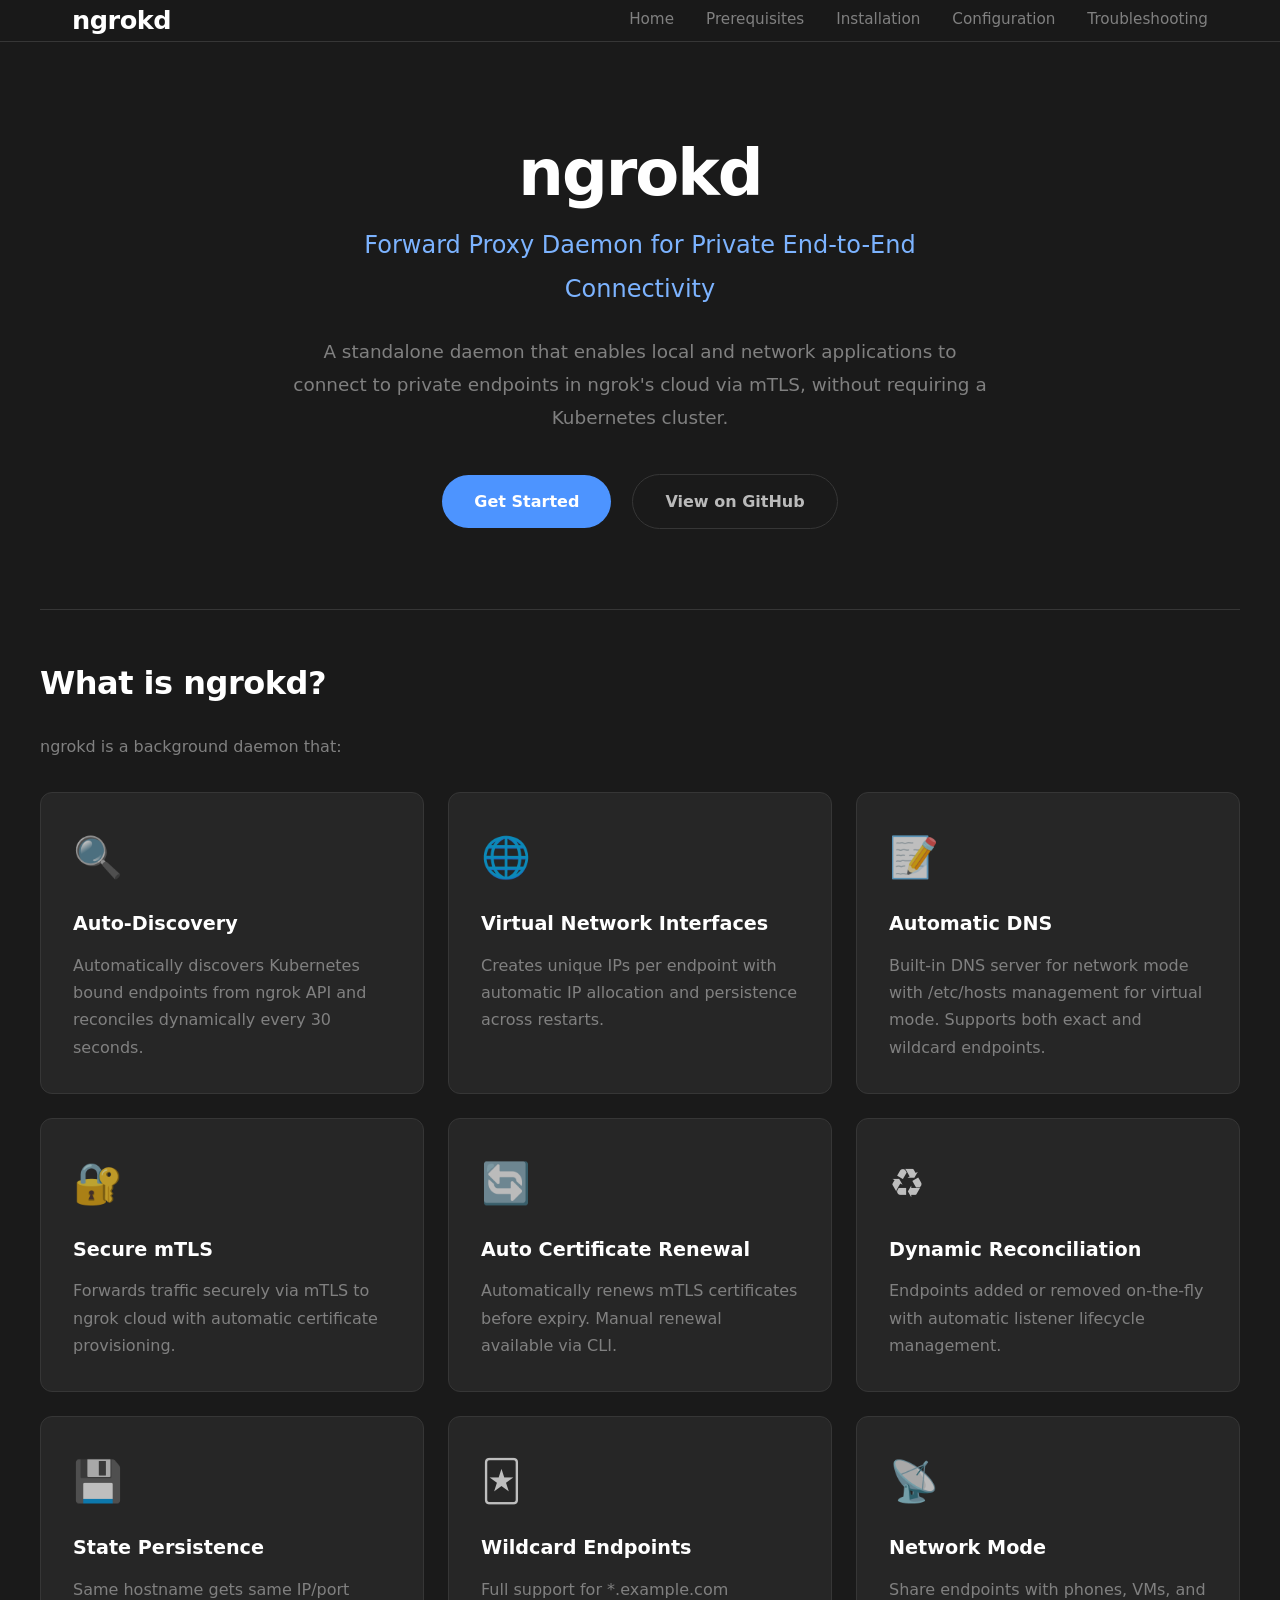
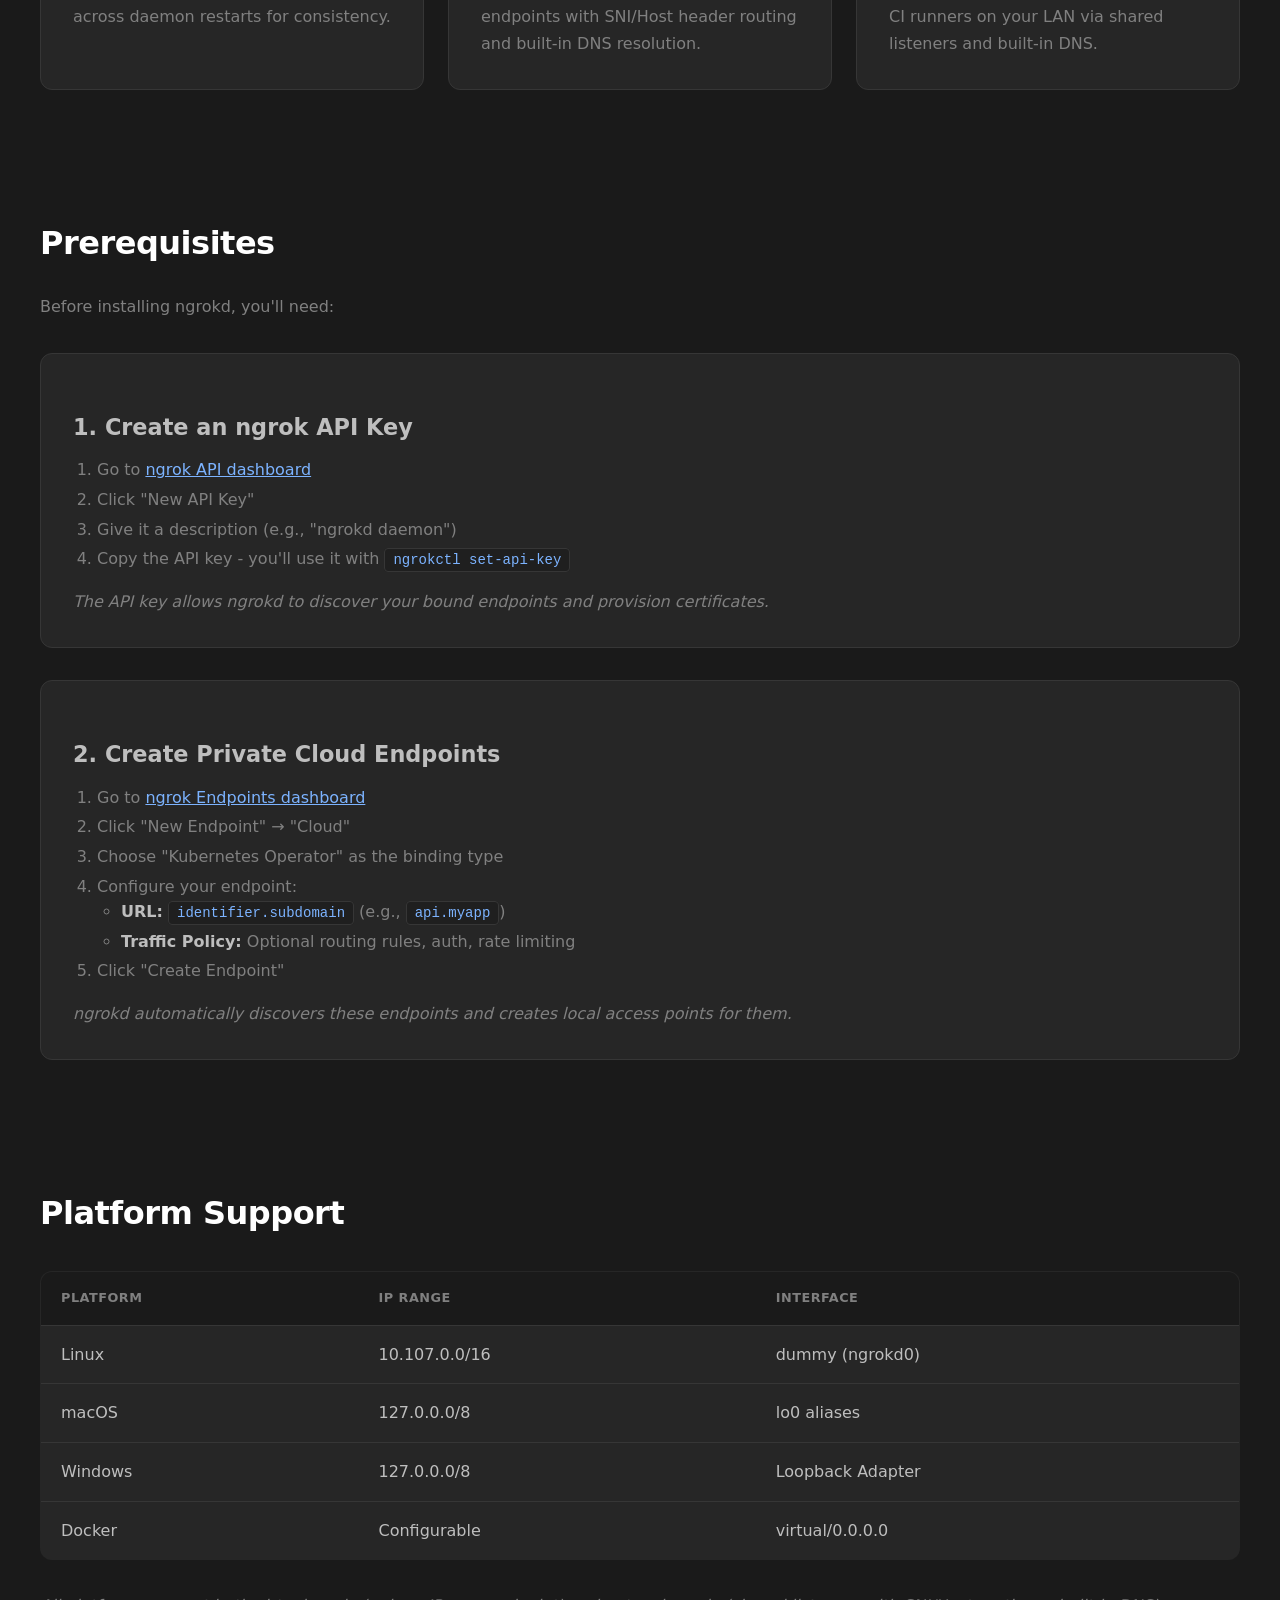
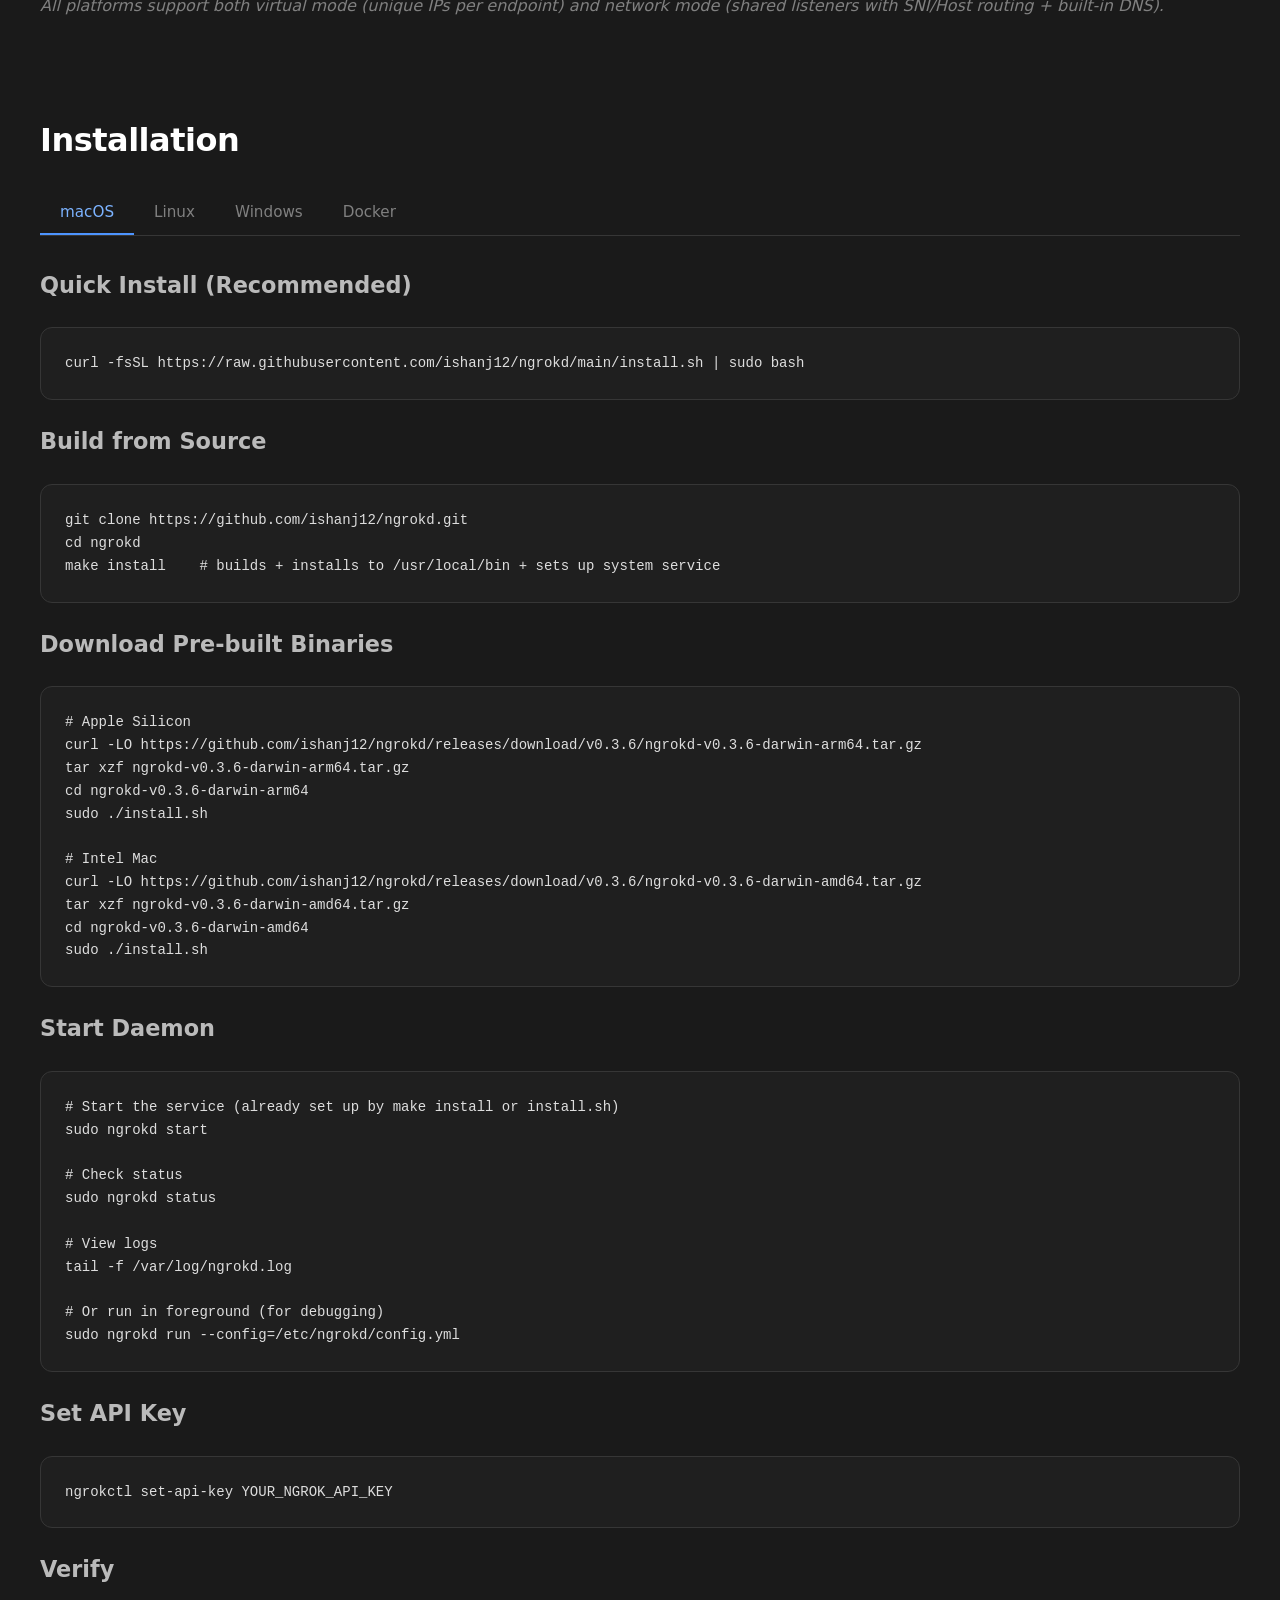
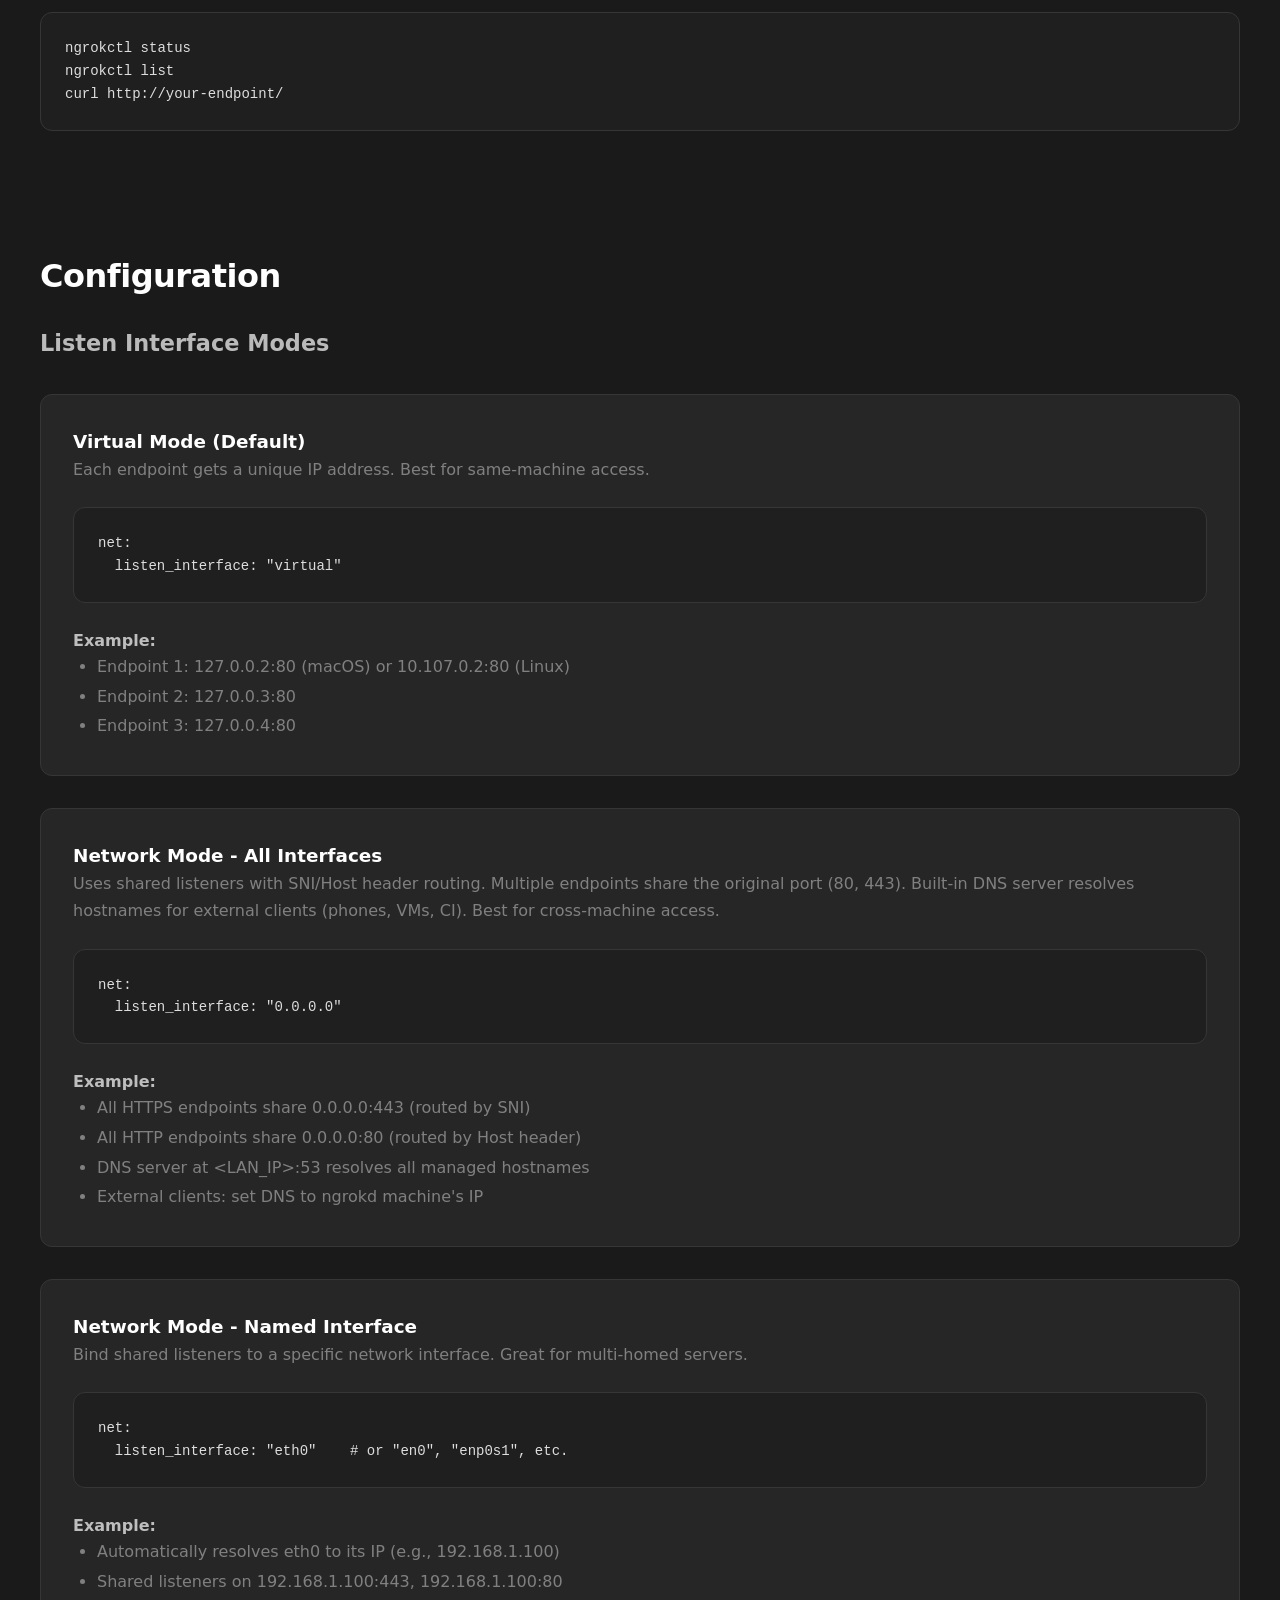
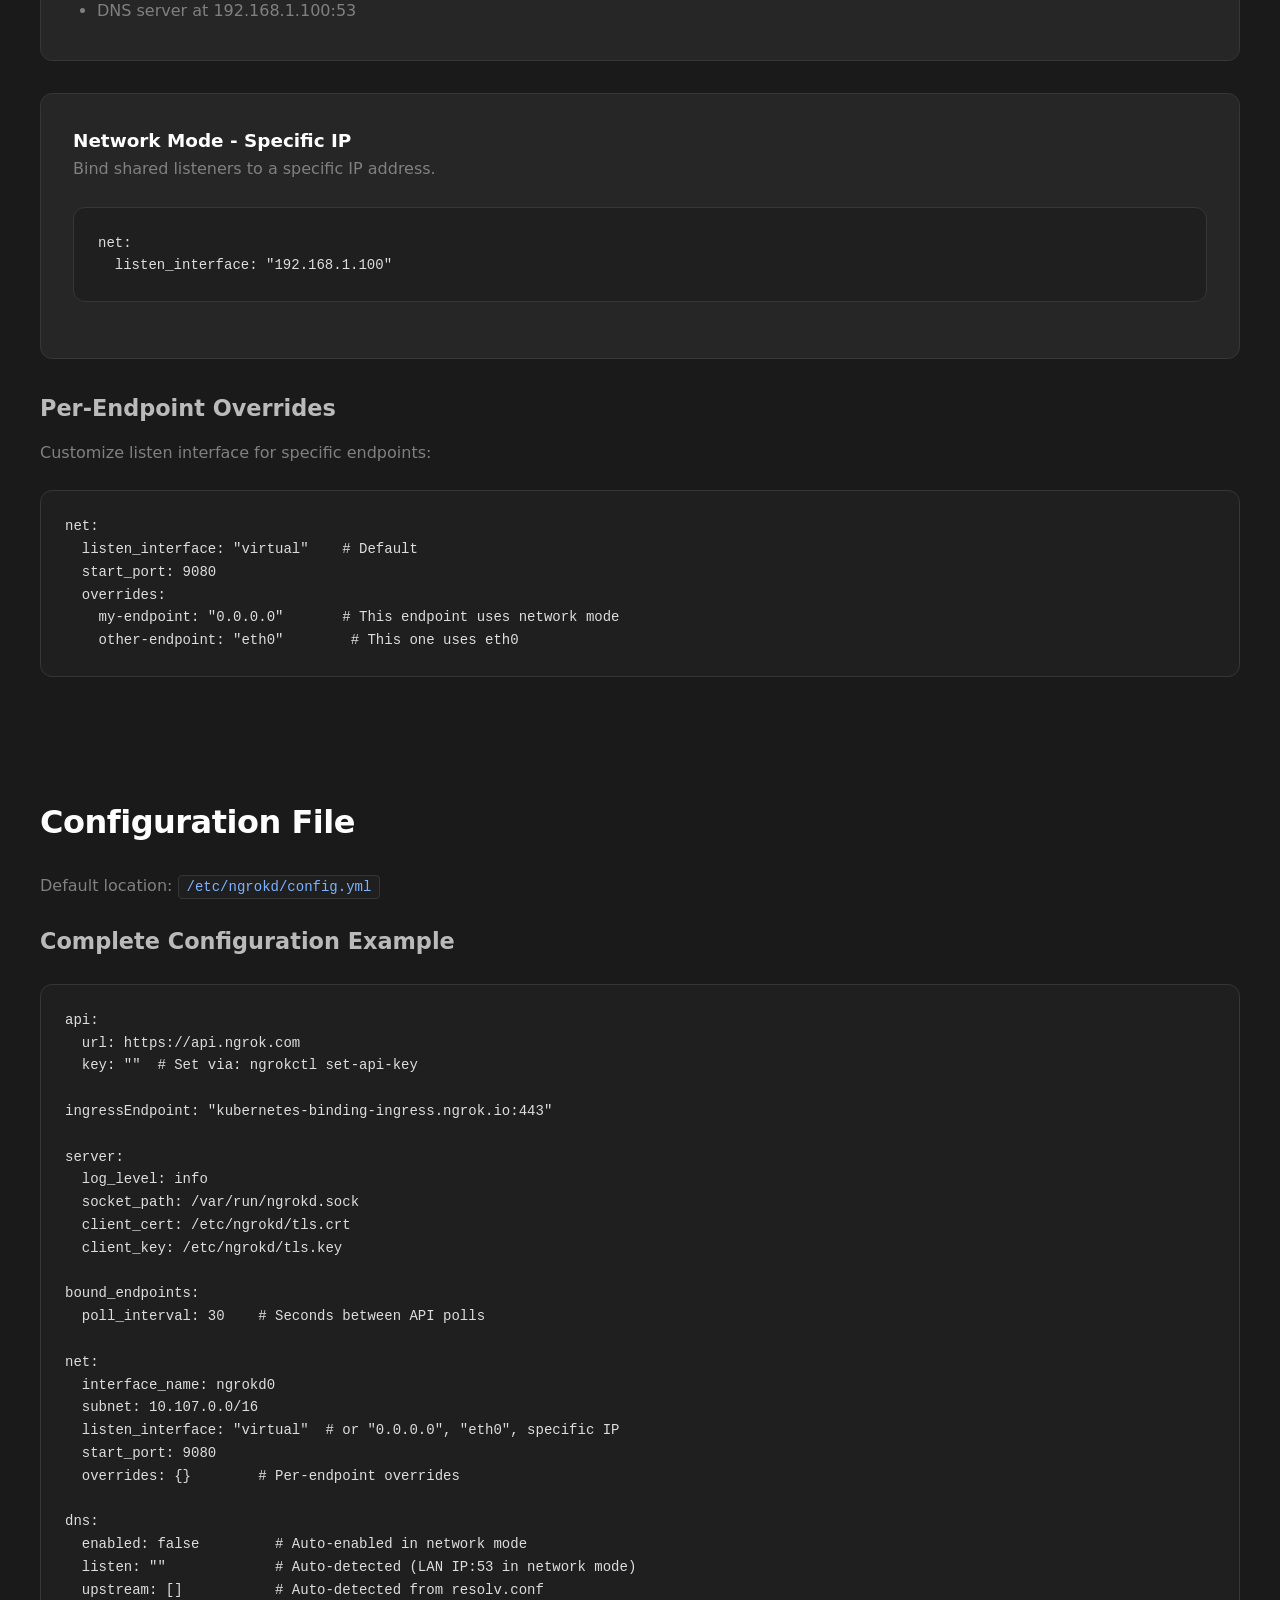
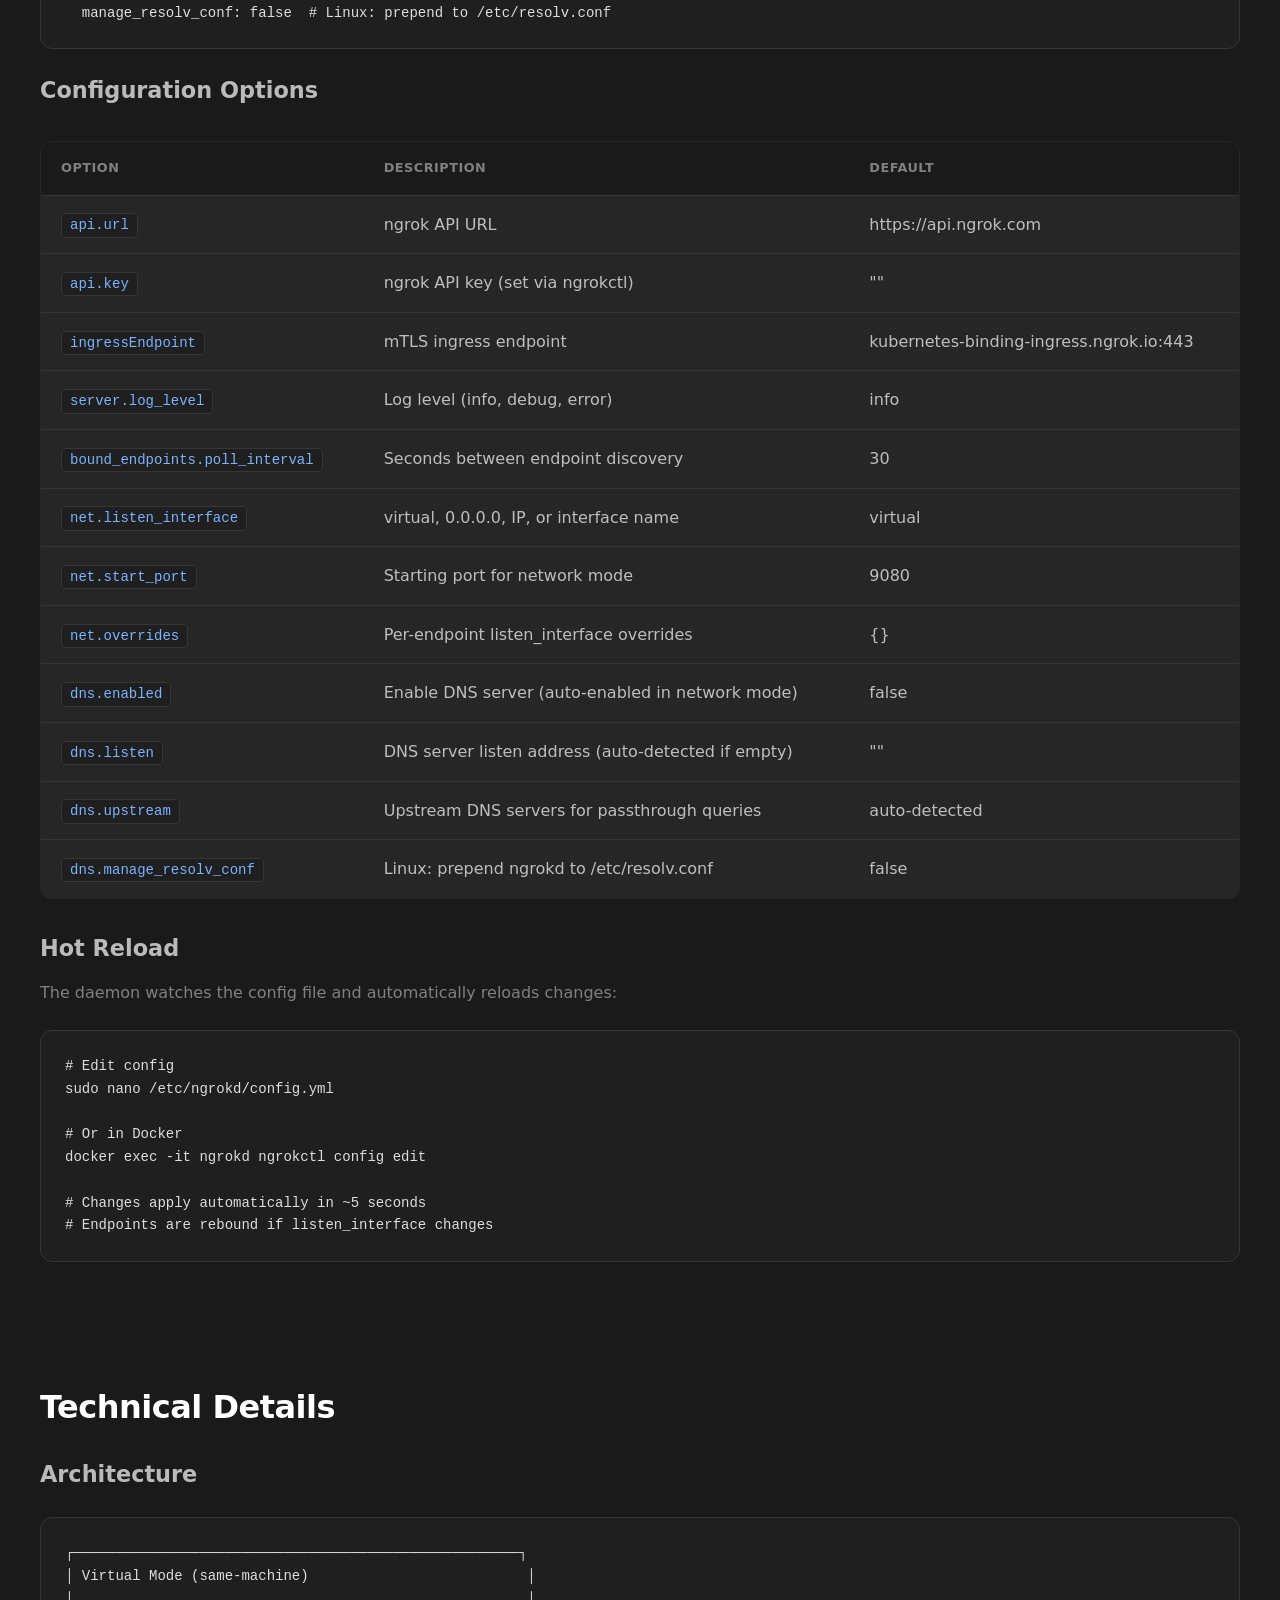
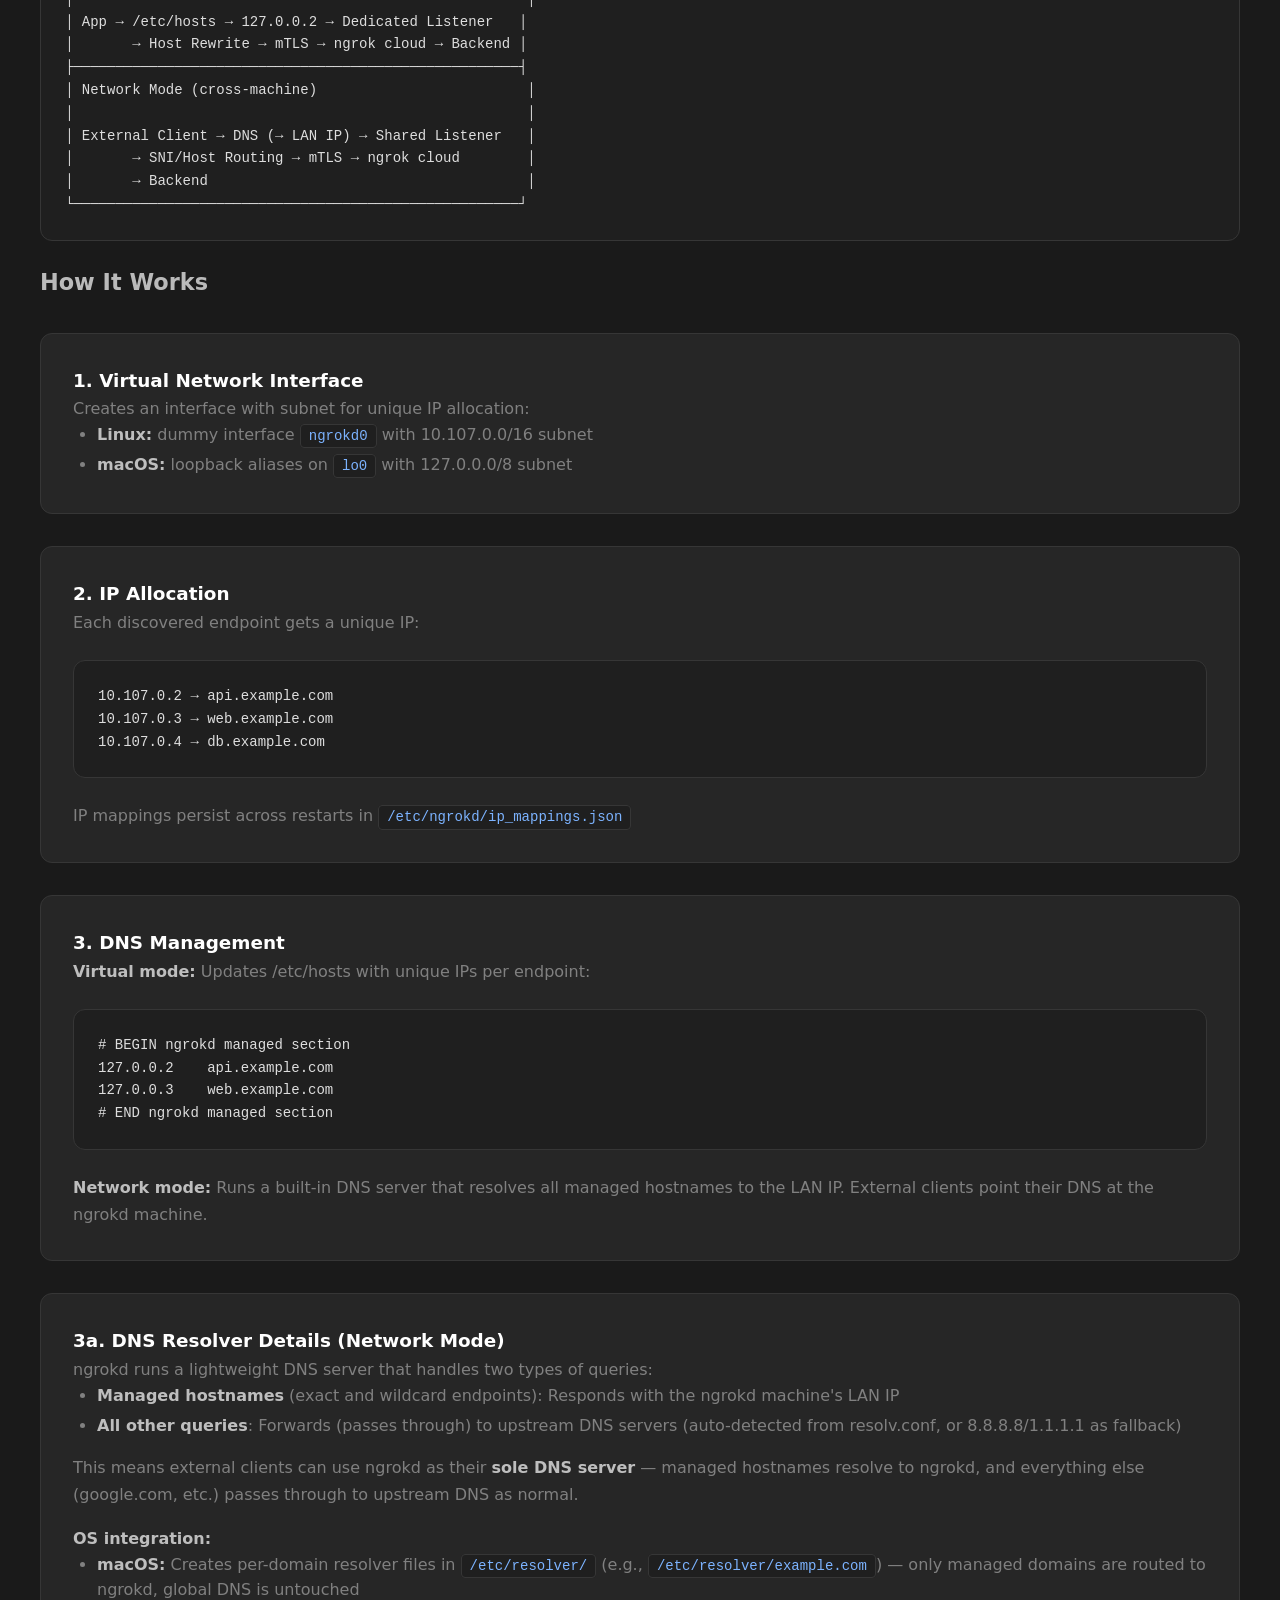
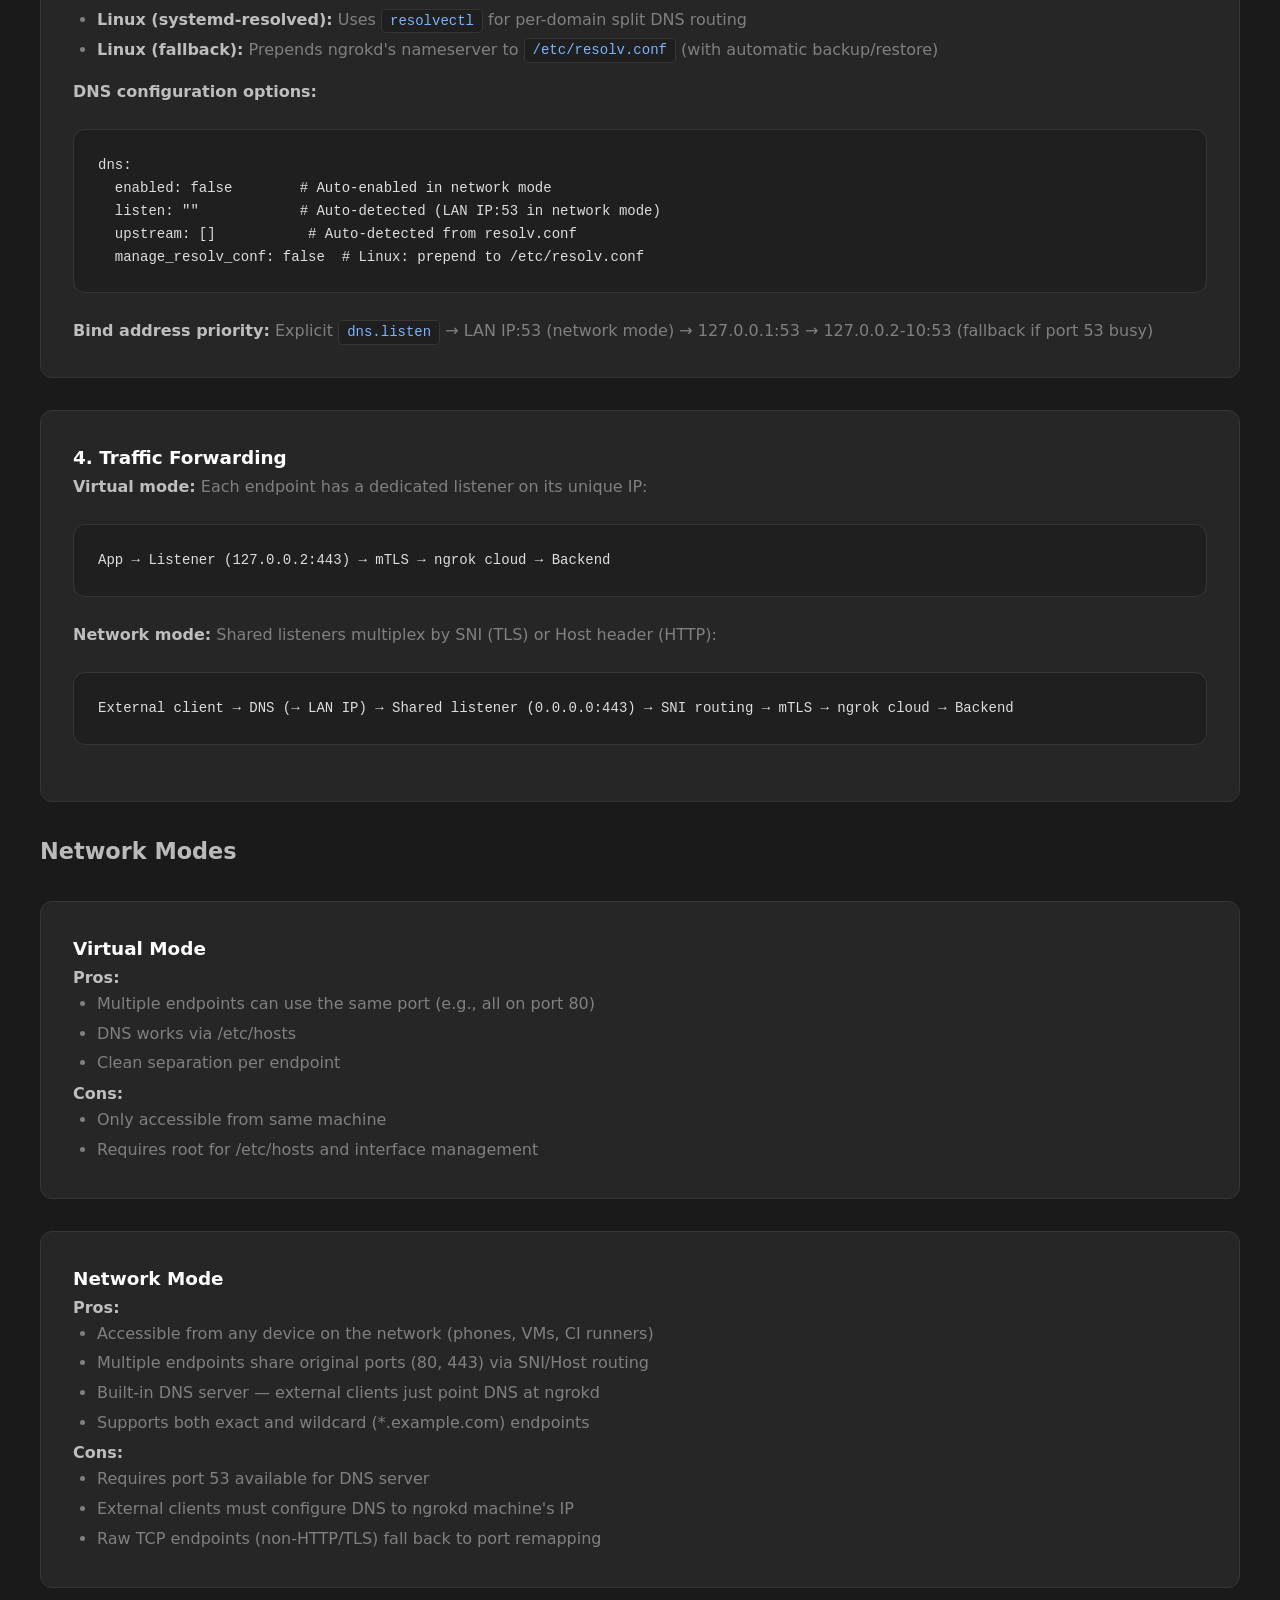
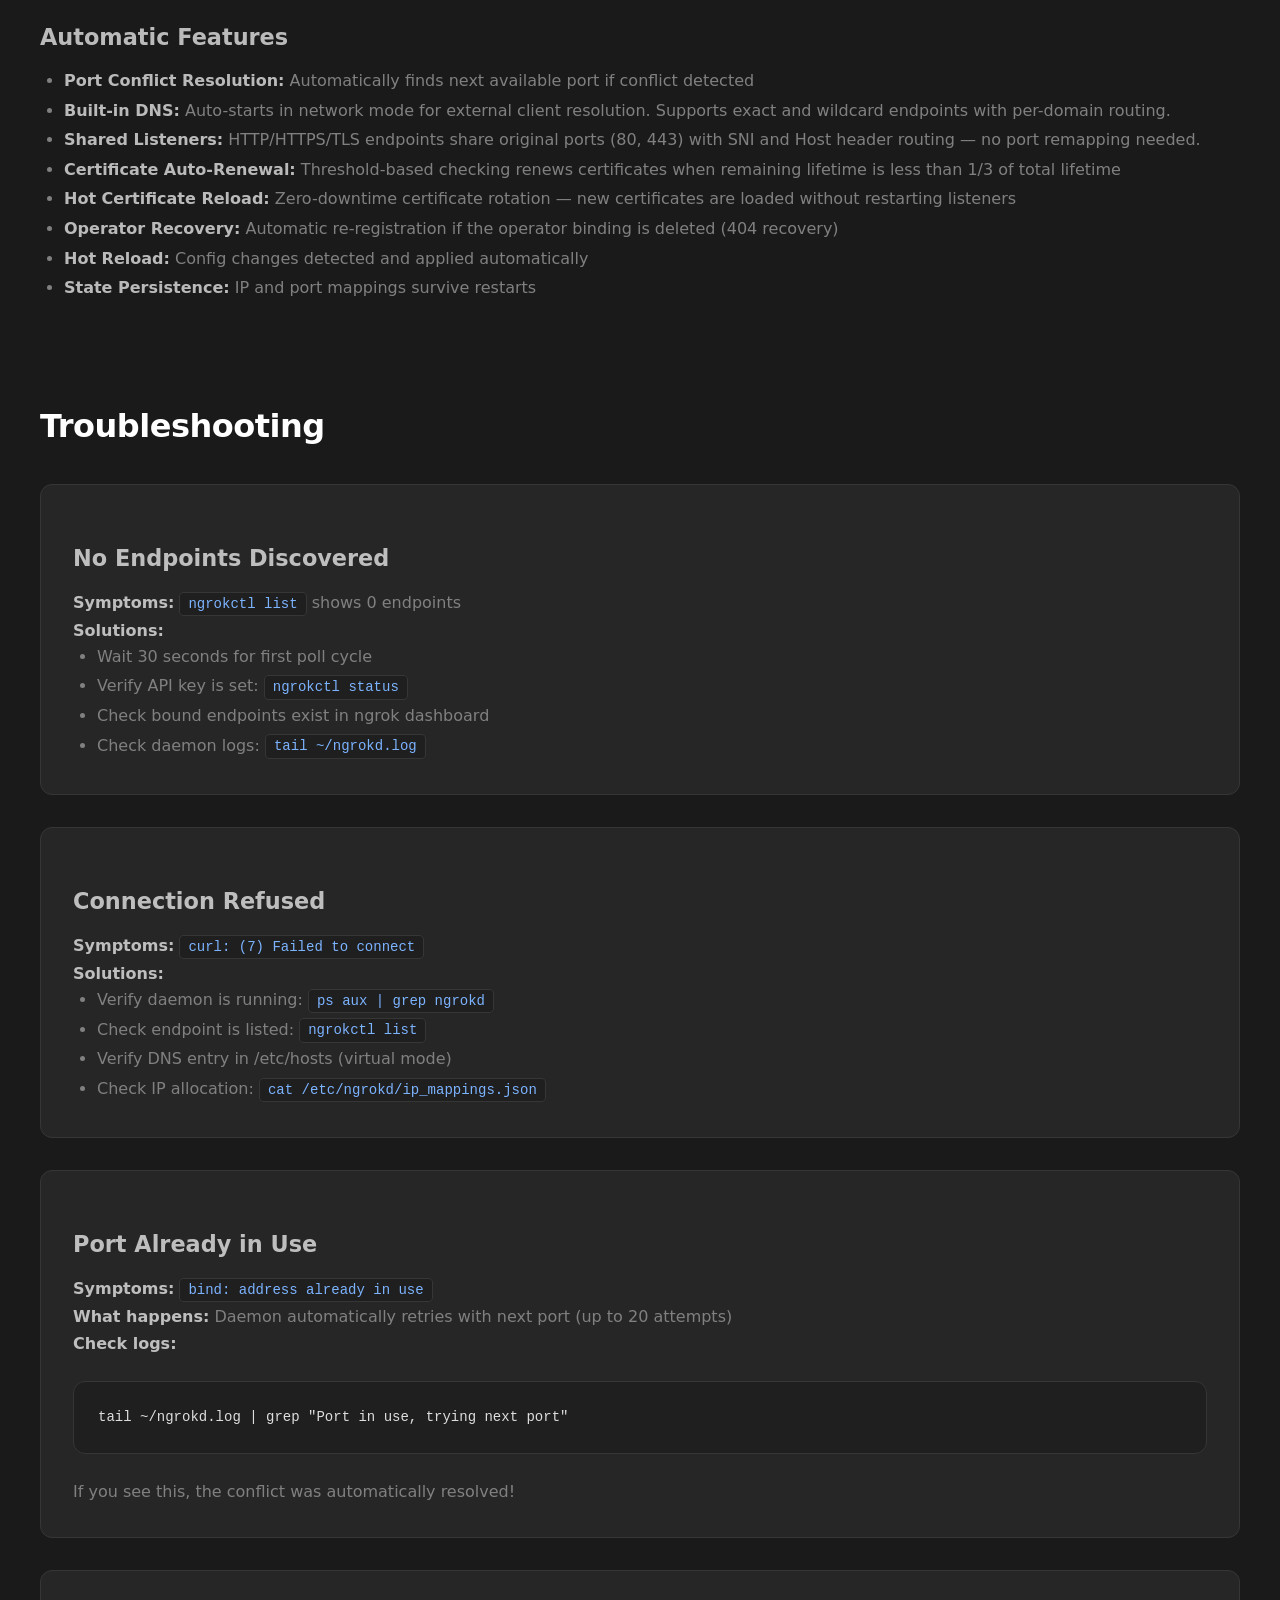
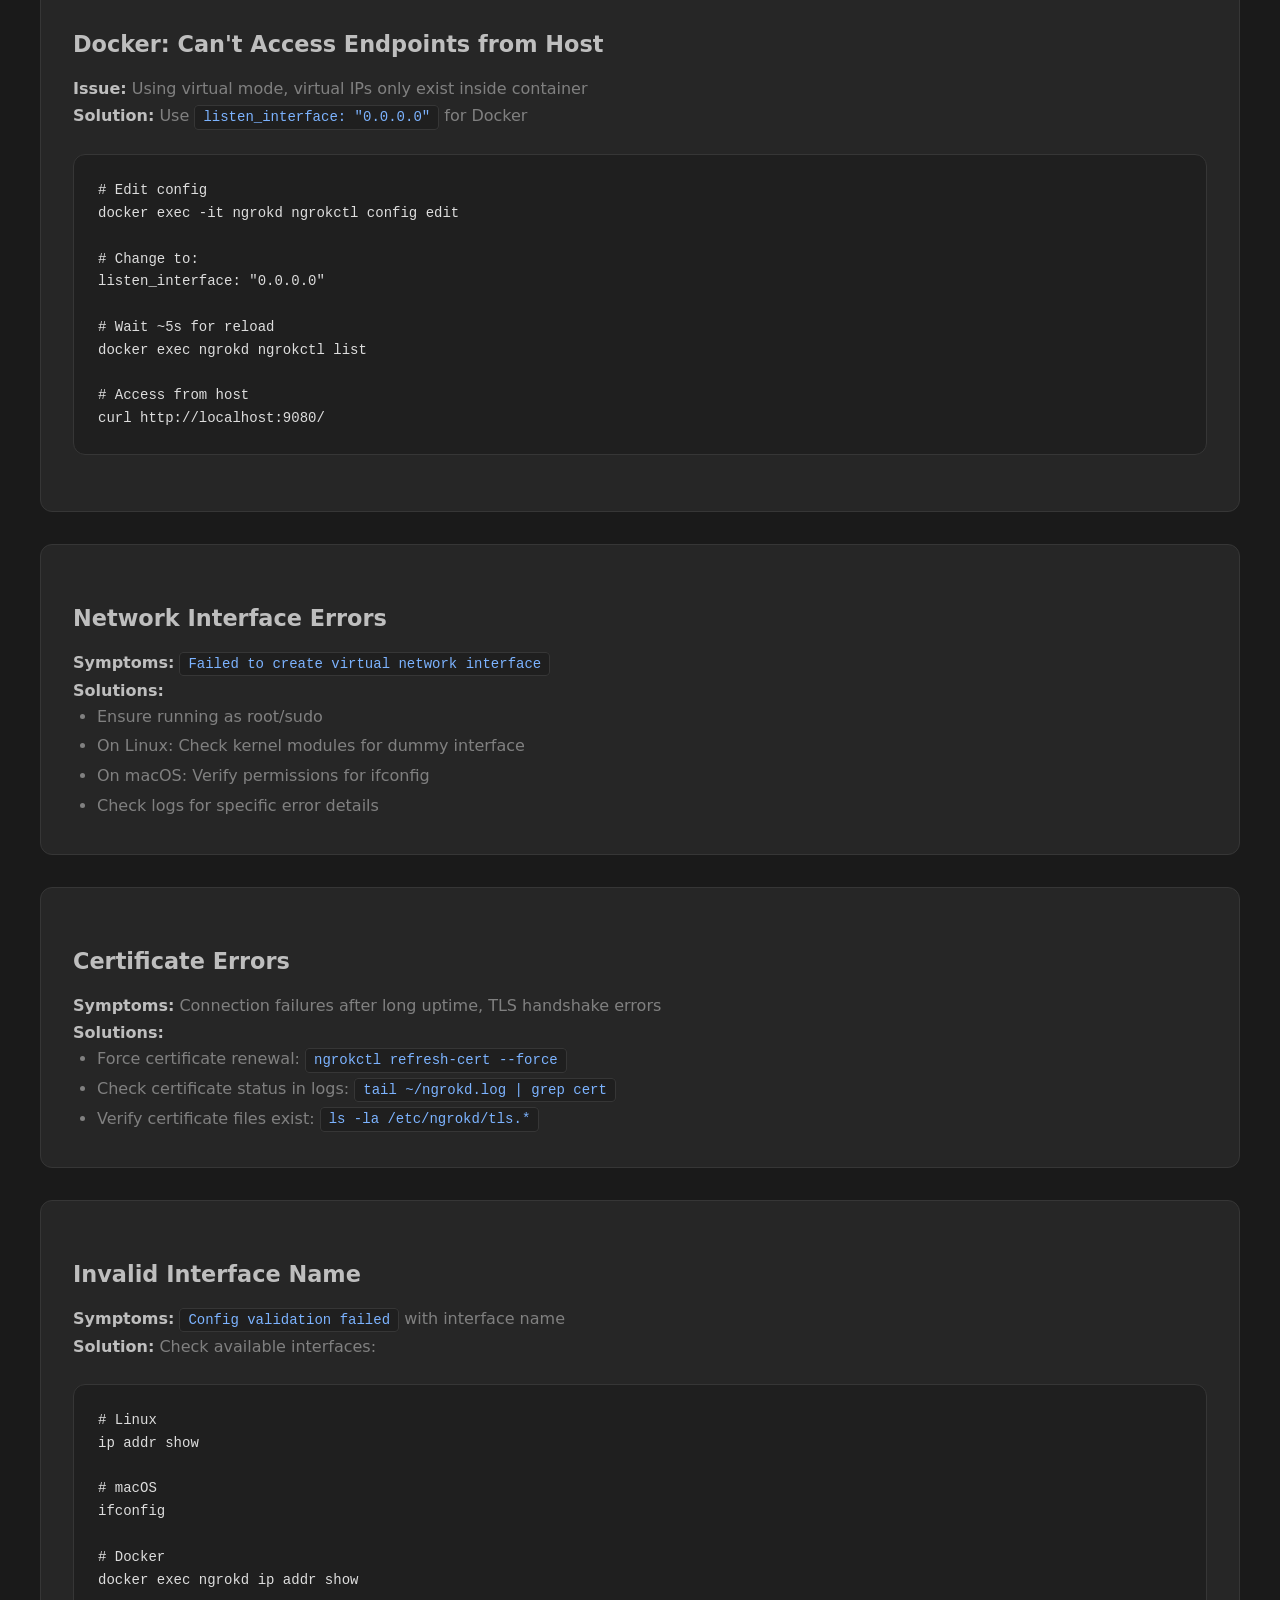
==== index.html @ 88b9f180 "docs: add build from source with make install, simplify start daemon sections Amp-Thread-ID: https:/" ====
<!DOCTYPE html>
<html lang="en">
<head>
  <meta charset="UTF-8">
  <meta name="viewport" content="width=device-width, initial-scale=1.0">
  <title>ngrokd - Forward Proxy Daemon for Private End-to-End Connectivity</title>
  <link rel="stylesheet" href="css/style.css">
</head>
<body>
  <header>
    <nav class="container">
      <a href="#introduction" class="logo">ngrokd</a>
      <ul class="nav-links">
        <li><a href="#introduction">Home</a></li>
        <li><a href="#prerequisites">Prerequisites</a></li>
        <li><a href="#installation">Installation</a></li>
        <li><a href="#configuration">Configuration</a></li>
        <li><a href="#troubleshooting">Troubleshooting</a></li>
      </ul>
    </nav>
  </header>

  <main>
    <!-- Introduction -->
    <section id="introduction" class="hero container">
      <h1>ngrokd</h1>
      <p class="tagline">Forward Proxy Daemon for Private End-to-End Connectivity</p>
      <p>A standalone daemon that enables local and network applications to connect to private endpoints in ngrok's cloud via mTLS, without requiring a Kubernetes cluster.</p>
      <div style="margin-top: 2rem;">
        <a href="#installation" class="btn">Get Started</a>
        <a href="https://github.com/ishanj12/ngrokd" class="btn btn-secondary" style="margin-left: 1rem;">View on GitHub</a>
      </div>
    </section>

    <section class="container section">
      <h2>What is ngrokd?</h2>
      <p>ngrokd is a background daemon that:</p>
      <div class="feature-grid">
        <div class="feature-card">
          <div class="feature-icon">🔍</div>
          <h3>Auto-Discovery</h3>
          <p>Automatically discovers Kubernetes bound endpoints from ngrok API and reconciles dynamically every 30 seconds.</p>
        </div>
        <div class="feature-card">
          <div class="feature-icon">🌐</div>
          <h3>Virtual Network Interfaces</h3>
          <p>Creates unique IPs per endpoint with automatic IP allocation and persistence across restarts.</p>
        </div>
        <div class="feature-card">
          <div class="feature-icon">📝</div>
          <h3>Automatic DNS</h3>
          <p>Built-in DNS server for network mode with /etc/hosts management for virtual mode. Supports both exact and wildcard endpoints.</p>
        </div>
        <div class="feature-card">
          <div class="feature-icon">🔐</div>
          <h3>Secure mTLS</h3>
          <p>Forwards traffic securely via mTLS to ngrok cloud with automatic certificate provisioning.</p>
        </div>
        <div class="feature-card">
          <div class="feature-icon">🔄</div>
          <h3>Auto Certificate Renewal</h3>
          <p>Automatically renews mTLS certificates before expiry. Manual renewal available via CLI.</p>
        </div>
        <div class="feature-card">
          <div class="feature-icon">♻️</div>
          <h3>Dynamic Reconciliation</h3>
          <p>Endpoints added or removed on-the-fly with automatic listener lifecycle management.</p>
        </div>
        <div class="feature-card">
          <div class="feature-icon">💾</div>
          <h3>State Persistence</h3>
          <p>Same hostname gets same IP/port across daemon restarts for consistency.</p>
        </div>
        <div class="feature-card">
          <div class="feature-icon">🃏</div>
          <h3>Wildcard Endpoints</h3>
          <p>Full support for *.example.com endpoints with SNI/Host header routing and built-in DNS resolution.</p>
        </div>
        <div class="feature-card">
          <div class="feature-icon">📡</div>
          <h3>Network Mode</h3>
          <p>Share endpoints with phones, VMs, and CI runners on your LAN via shared listeners and built-in DNS.</p>
        </div>
      </div>
    </section>

    <!-- Prerequisites -->
    <section id="prerequisites" class="container section">
      <h2>Prerequisites</h2>
      <p>Before installing ngrokd, you'll need:</p>

      <div class="card">
        <h3>1. Create an ngrok API Key</h3>
        <ol>
          <li>Go to <a href="https://dashboard.ngrok.com/api" target="_blank">ngrok API dashboard</a></li>
          <li>Click "New API Key"</li>
          <li>Give it a description (e.g., "ngrokd daemon")</li>
          <li>Copy the API key - you'll use it with <code>ngrokctl set-api-key</code></li>
        </ol>
        <p style="margin-top: 1rem;"><em>The API key allows ngrokd to discover your bound endpoints and provision certificates.</em></p>
      </div>

      <div class="card">
        <h3>2. Create Private Cloud Endpoints</h3>
        <ol>
          <li>Go to <a href="https://dashboard.ngrok.com/cloud-edge/endpoints" target="_blank">ngrok Endpoints dashboard</a></li>
          <li>Click "New Endpoint" → "Cloud"</li>
          <li>Choose "Kubernetes Operator" as the binding type</li>
          <li>Configure your endpoint:
            <ul>
              <li><strong>URL:</strong> <code>identifier.subdomain</code> (e.g., <code>api.myapp</code>)</li>
              <li><strong>Traffic Policy:</strong> Optional routing rules, auth, rate limiting</li>
            </ul>
          </li>
          <li>Click "Create Endpoint"</li>
        </ol>
        <p style="margin-top: 1rem;"><em>ngrokd automatically discovers these endpoints and creates local access points for them.</em></p>
      </div>
    </section>

    <section class="container section">
      <h2>Platform Support</h2>
      <table>
        <thead>
          <tr>
            <th>Platform</th>
            <th>IP Range</th>
            <th>Interface</th>
          </tr>
        </thead>
        <tbody>
          <tr>
            <td>Linux</td>
            <td>10.107.0.0/16</td>
            <td>dummy (ngrokd0)</td>
          </tr>
          <tr>
            <td>macOS</td>
            <td>127.0.0.0/8</td>
            <td>lo0 aliases</td>
          </tr>
          <tr>
            <td>Windows</td>
            <td>127.0.0.0/8</td>
            <td>Loopback Adapter</td>
          </tr>
          <tr>
            <td>Docker</td>
            <td>Configurable</td>
            <td>virtual/0.0.0.0</td>
          </tr>
        </tbody>
      </table>
      <p style="margin-top: 1rem;"><em>All platforms support both virtual mode (unique IPs per endpoint) and network mode (shared listeners with SNI/Host routing + built-in DNS).</em></p>
    </section>

    <!-- Installation -->
    <section id="installation" class="container section">
      <h2>Installation</h2>
      
      <div class="tabs">
        <button class="tab" onclick="switchTab('install-macos')">macOS</button>
        <button class="tab" onclick="switchTab('install-linux')">Linux</button>
        <button class="tab" onclick="switchTab('install-windows')">Windows</button>
        <button class="tab" onclick="switchTab('install-docker')">Docker</button>
      </div>

      <div id="install-macos" class="tab-content">
        <h3>Quick Install (Recommended)</h3>
        <pre><code>curl -fsSL https://raw.githubusercontent.com/ishanj12/ngrokd/main/install.sh | sudo bash</code></pre>
        
        <h3>Build from Source</h3>
        <pre><code>git clone https://github.com/ishanj12/ngrokd.git
cd ngrokd
make install    # builds + installs to /usr/local/bin + sets up system service</code></pre>

        <h3>Download Pre-built Binaries</h3>
        <pre><code># Apple Silicon
curl -LO https://github.com/ishanj12/ngrokd/releases/download/v0.3.6/ngrokd-v0.3.6-darwin-arm64.tar.gz
tar xzf ngrokd-v0.3.6-darwin-arm64.tar.gz
cd ngrokd-v0.3.6-darwin-arm64
sudo ./install.sh

# Intel Mac
curl -LO https://github.com/ishanj12/ngrokd/releases/download/v0.3.6/ngrokd-v0.3.6-darwin-amd64.tar.gz
tar xzf ngrokd-v0.3.6-darwin-amd64.tar.gz
cd ngrokd-v0.3.6-darwin-amd64
sudo ./install.sh</code></pre>

        <h3>Start Daemon</h3>
        <pre><code># Start the service (already set up by make install or install.sh)
sudo ngrokd start

# Check status
sudo ngrokd status

# View logs
tail -f /var/log/ngrokd.log

# Or run in foreground (for debugging)
sudo ngrokd run --config=/etc/ngrokd/config.yml</code></pre>

        <h3>Set API Key</h3>
        <pre><code>ngrokctl set-api-key YOUR_NGROK_API_KEY</code></pre>

        <h3>Verify</h3>
        <pre><code>ngrokctl status
ngrokctl list
curl http://your-endpoint/</code></pre>
      </div>

      <div id="install-linux" class="tab-content">
        <h3>Quick Install (Recommended)</h3>
        <pre><code>curl -fsSL https://raw.githubusercontent.com/ishanj12/ngrokd/main/install.sh | sudo bash</code></pre>
        
        <h3>Build from Source</h3>
        <pre><code>git clone https://github.com/ishanj12/ngrokd.git
cd ngrokd
make install    # builds + installs to /usr/local/bin + sets up systemd service</code></pre>

        <h3>Download Pre-built Binaries</h3>
        <pre><code># AMD64
curl -LO https://github.com/ishanj12/ngrokd/releases/download/v0.3.6/ngrokd-v0.3.6-linux-amd64.tar.gz
tar xzf ngrokd-v0.3.6-linux-amd64.tar.gz
cd ngrokd-v0.3.6-linux-amd64
sudo ./install.sh

# ARM64
curl -LO https://github.com/ishanj12/ngrokd/releases/download/v0.3.6/ngrokd-v0.3.6-linux-arm64.tar.gz
tar xzf ngrokd-v0.3.6-linux-arm64.tar.gz
cd ngrokd-v0.3.6-linux-arm64
sudo ./install.sh</code></pre>

        <h3>Start Daemon</h3>
        <pre><code># Start the service (already set up by make install or install.sh)
sudo ngrokd start

# Check status
sudo ngrokd status

# View logs
journalctl -u ngrokd -f

# Or run in foreground (for debugging)
sudo ngrokd run --config=/etc/ngrokd/config.yml</code></pre>

        <h3>Set API Key</h3>
        <pre><code>ngrokctl set-api-key YOUR_NGROK_API_KEY</code></pre>

        <h3>Verify</h3>
        <pre><code>ngrokctl status
ngrokctl list
curl http://your-endpoint/</code></pre>
      </div>

      <div id="install-windows" class="tab-content">
        <h3>Installation Steps</h3>
        <p><strong>Run PowerShell as Administrator</strong></p>
        
        <p><strong>1. Download and extract:</strong></p>
        <pre><code>iwr https://github.com/ishanj12/ngrokd/releases/download/v0.3.6/ngrokd-v0.3.6-windows-amd64.tar.gz -OutFile ngrokd.tar.gz
tar -xzf ngrokd.tar.gz
cd ngrokd-v0.3.6-windows-amd64</code></pre>

        <p><strong>2. Install binaries:</strong></p>
        <pre><code># Copy to permanent location
mkdir "C:\Program Files\ngrokd" -Force
Copy-Item .\ngrokd.exe "C:\Program Files\ngrokd\"
Copy-Item .\ngrokctl.exe "C:\Program Files\ngrokd\"

# Add to PATH
$oldPath = [Environment]::GetEnvironmentVariable("Path", "Machine")
$newPath = "$oldPath;C:\Program Files\ngrokd"
[Environment]::SetEnvironmentVariable("Path", $newPath, "Machine")
$env:Path += ";C:\Program Files\ngrokd"</code></pre>

        <p><strong>3. Create config:</strong></p>
        <pre><code>mkdir C:\ProgramData\ngrokd -Force
notepad C:\ProgramData\ngrokd\config.yml</code></pre>
        
        <p>Paste this config and save:</p>
        <pre><code>api:
  url: https://api.ngrok.com
  key: ""
ingressEndpoint: kubernetes-binding-ingress.ngrok.io:443
server:
  log_level: info
bound_endpoints:
  poll_interval: 30
  selectors: ['true']
net:
  subnet: 127.0.0.0/8
  listen_interface: virtual
  start_port: 9080</code></pre>

        <h3>Start Daemon</h3>
        <p><strong>Restart PowerShell as Administrator (for PATH to take effect), then:</strong></p>
        <pre><code># Foreground mode
ngrokd --config="C:\ProgramData\ngrokd\config.yml"

# Background mode
Start-Process ngrokd -ArgumentList '--config=C:\ProgramData\ngrokd\config.yml' -WindowStyle Hidden</code></pre>

        <h3>Set API Key</h3>
        <pre><code>ngrokctl set-api-key YOUR_NGROK_API_KEY</code></pre>

        <h3>Verify</h3>
        <pre><code>ngrokctl status
ngrokctl list
curl.exe http://your-endpoint/</code></pre>

        <p style="margin-top: 1rem;"><strong>Note:</strong> ngrokd requires Administrator privileges to manage the hosts file and network adapters. See the <a href="https://github.com/ishanj12/ngrokd/blob/main/WINDOWS.md" target="_blank">Windows Guide</a> for details.</p>
      </div>

      <div id="install-docker" class="tab-content">
        <h3>Pull Image</h3>
        <pre><code>docker pull ishanjain8108/ngrokd:latest</code></pre>

        <h3>Run Container (Network Mode — Recommended)</h3>
        <pre><code>docker run -d \
  --name ngrokd \
  -e NGROK_API_KEY=your_api_key \
  -p 80:80 \
  -p 443:443 \
  -p 53:53/udp \
  -p 53:53/tcp \
  -v ngrokd-data:/etc/ngrokd \
  ishanjain8108/ngrokd:latest</code></pre>
        <p style="margin-top: 0.5rem;"><em>Set <code>listen_interface: "0.0.0.0"</code> in config. No NET_ADMIN needed. Endpoints share ports 80/443 via SNI/Host routing. DNS on port 53 resolves managed hostnames.</em></p>

        <h3>Run Container (Virtual Mode)</h3>
        <pre><code>docker run -d \
  --name ngrokd \
  --cap-add=NET_ADMIN \
  -e NGROK_API_KEY=your_api_key \
  -p 9080-9100:9080-9100 \
  -v ngrokd-data:/etc/ngrokd \
  ishanjain8108/ngrokd:latest</code></pre>
        <p style="margin-top: 0.5rem;"><em>Virtual mode requires NET_ADMIN for unique IP creation. Uses remapped port range.</em></p>

        <h3>Verify</h3>
        <pre><code># Check status
docker exec ngrokd ngrokctl status

# List endpoints (wait ~30s first)
docker exec ngrokd ngrokctl list

# Test endpoint (network mode)
curl --resolve your-endpoint:80:localhost http://your-endpoint/

# Test endpoint (virtual mode)
curl http://localhost:9080/</code></pre>

        <h3>Using Docker Compose</h3>
        <pre><code>services:
  ngrokd:
    image: ishanjain8108/ngrokd:latest
    container_name: ngrokd
    environment:
      - NGROK_API_KEY=${NGROK_API_KEY}
    ports:
      - "80:80"
      - "443:443"
      - "53:53/udp"
      - "53:53/tcp"
    volumes:
      - ngrokd-data:/etc/ngrokd
    restart: unless-stopped

volumes:
  ngrokd-data:</code></pre>
        
        <p>Start with:</p>
        <pre><code>NGROK_API_KEY=your_key docker compose up -d</code></pre>

        <h3>Edit Config in Container</h3>
        <pre><code>docker exec -it ngrokd ngrokctl config edit</code></pre>
      </div>
    </section>

    <!-- Configuration -->
    <section id="configuration" class="container section">
      <h2>Configuration</h2>
      
      <h3>Listen Interface Modes</h3>
      <div class="card">
        <h4>Virtual Mode (Default)</h4>
        <p>Each endpoint gets a unique IP address. Best for same-machine access.</p>
        <pre><code>net:
  listen_interface: "virtual"</code></pre>
        <p><strong>Example:</strong></p>
        <ul>
          <li>Endpoint 1: 127.0.0.2:80 (macOS) or 10.107.0.2:80 (Linux)</li>
          <li>Endpoint 2: 127.0.0.3:80</li>
          <li>Endpoint 3: 127.0.0.4:80</li>
        </ul>
      </div>

      <div class="card">
        <h4>Network Mode - All Interfaces</h4>
        <p>Uses shared listeners with SNI/Host header routing. Multiple endpoints share the original port (80, 443). Built-in DNS server resolves hostnames for external clients (phones, VMs, CI). Best for cross-machine access.</p>
        <pre><code>net:
  listen_interface: "0.0.0.0"</code></pre>
        <p><strong>Example:</strong></p>
        <ul>
          <li>All HTTPS endpoints share 0.0.0.0:443 (routed by SNI)</li>
          <li>All HTTP endpoints share 0.0.0.0:80 (routed by Host header)</li>
          <li>DNS server at &lt;LAN_IP&gt;:53 resolves all managed hostnames</li>
          <li>External clients: set DNS to ngrokd machine's IP</li>
        </ul>
      </div>

      <div class="card">
        <h4>Network Mode - Named Interface</h4>
        <p>Bind shared listeners to a specific network interface. Great for multi-homed servers.</p>
        <pre><code>net:
  listen_interface: "eth0"    # or "en0", "enp0s1", etc.</code></pre>
        <p><strong>Example:</strong></p>
        <ul>
          <li>Automatically resolves eth0 to its IP (e.g., 192.168.1.100)</li>
          <li>Shared listeners on 192.168.1.100:443, 192.168.1.100:80</li>
          <li>DNS server at 192.168.1.100:53</li>
        </ul>
      </div>

      <div class="card">
        <h4>Network Mode - Specific IP</h4>
        <p>Bind shared listeners to a specific IP address.</p>
        <pre><code>net:
  listen_interface: "192.168.1.100"</code></pre>
      </div>

      <h3>Per-Endpoint Overrides</h3>
      <p>Customize listen interface for specific endpoints:</p>
      <pre><code>net:
  listen_interface: "virtual"    # Default
  start_port: 9080
  overrides:
    my-endpoint: "0.0.0.0"       # This endpoint uses network mode
    other-endpoint: "eth0"        # This one uses eth0</code></pre>
    </section>

    <!-- Config File -->
    <section id="config-file" class="container section">
      <h2>Configuration File</h2>
      
      <p>Default location: <code>/etc/ngrokd/config.yml</code></p>

      <h3>Complete Configuration Example</h3>
      <pre><code>api:
  url: https://api.ngrok.com
  key: ""  # Set via: ngrokctl set-api-key

ingressEndpoint: "kubernetes-binding-ingress.ngrok.io:443"

server:
  log_level: info
  socket_path: /var/run/ngrokd.sock
  client_cert: /etc/ngrokd/tls.crt
  client_key: /etc/ngrokd/tls.key

bound_endpoints:
  poll_interval: 30    # Seconds between API polls

net:
  interface_name: ngrokd0
  subnet: 10.107.0.0/16
  listen_interface: "virtual"  # or "0.0.0.0", "eth0", specific IP
  start_port: 9080
  overrides: {}        # Per-endpoint overrides

dns:
  enabled: false         # Auto-enabled in network mode
  listen: ""             # Auto-detected (LAN IP:53 in network mode)
  upstream: []           # Auto-detected from resolv.conf
  manage_resolv_conf: false  # Linux: prepend to /etc/resolv.conf</code></pre>

      <h3>Configuration Options</h3>
      <table>
        <thead>
          <tr>
            <th>Option</th>
            <th>Description</th>
            <th>Default</th>
          </tr>
        </thead>
        <tbody>
          <tr>
            <td><code>api.url</code></td>
            <td>ngrok API URL</td>
            <td>https://api.ngrok.com</td>
          </tr>
          <tr>
            <td><code>api.key</code></td>
            <td>ngrok API key (set via ngrokctl)</td>
            <td>""</td>
          </tr>
          <tr>
            <td><code>ingressEndpoint</code></td>
            <td>mTLS ingress endpoint</td>
            <td>kubernetes-binding-ingress.ngrok.io:443</td>
          </tr>
          <tr>
            <td><code>server.log_level</code></td>
            <td>Log level (info, debug, error)</td>
            <td>info</td>
          </tr>
          <tr>
            <td><code>bound_endpoints.poll_interval</code></td>
            <td>Seconds between endpoint discovery</td>
            <td>30</td>
          </tr>
          <tr>
            <td><code>net.listen_interface</code></td>
            <td>virtual, 0.0.0.0, IP, or interface name</td>
            <td>virtual</td>
          </tr>
          <tr>
            <td><code>net.start_port</code></td>
            <td>Starting port for network mode</td>
            <td>9080</td>
          </tr>
          <tr>
            <td><code>net.overrides</code></td>
            <td>Per-endpoint listen_interface overrides</td>
            <td>{}</td>
          </tr>
          <tr>
            <td><code>dns.enabled</code></td>
            <td>Enable DNS server (auto-enabled in network mode)</td>
            <td>false</td>
          </tr>
          <tr>
            <td><code>dns.listen</code></td>
            <td>DNS server listen address (auto-detected if empty)</td>
            <td>""</td>
          </tr>
          <tr>
            <td><code>dns.upstream</code></td>
            <td>Upstream DNS servers for passthrough queries</td>
            <td>auto-detected</td>
          </tr>
          <tr>
            <td><code>dns.manage_resolv_conf</code></td>
            <td>Linux: prepend ngrokd to /etc/resolv.conf</td>
            <td>false</td>
          </tr>
        </tbody>
      </table>

      <h3>Hot Reload</h3>
      <p>The daemon watches the config file and automatically reloads changes:</p>
      <pre><code># Edit config
sudo nano /etc/ngrokd/config.yml

# Or in Docker
docker exec -it ngrokd ngrokctl config edit

# Changes apply automatically in ~5 seconds
# Endpoints are rebound if listen_interface changes</code></pre>
    </section>

    <!-- Technical Details -->
    <section id="technical" class="container section">
      <h2>Technical Details</h2>

      <h3>Architecture</h3>
      <pre><code>┌─────────────────────────────────────────────────────┐
│ Virtual Mode (same-machine)                          │
│                                                      │
│ App → /etc/hosts → 127.0.0.2 → Dedicated Listener   │
│       → Host Rewrite → mTLS → ngrok cloud → Backend │
├─────────────────────────────────────────────────────┤
│ Network Mode (cross-machine)                         │
│                                                      │
│ External Client → DNS (→ LAN IP) → Shared Listener   │
│       → SNI/Host Routing → mTLS → ngrok cloud        │
│       → Backend                                      │
└─────────────────────────────────────────────────────┘</code></pre>

      <h3>How It Works</h3>
      
      <div class="card">
        <h4>1. Virtual Network Interface</h4>
        <p>Creates an interface with subnet for unique IP allocation:</p>
        <ul>
          <li><strong>Linux:</strong> dummy interface <code>ngrokd0</code> with 10.107.0.0/16 subnet</li>
          <li><strong>macOS:</strong> loopback aliases on <code>lo0</code> with 127.0.0.0/8 subnet</li>
        </ul>
      </div>

      <div class="card">
        <h4>2. IP Allocation</h4>
        <p>Each discovered endpoint gets a unique IP:</p>
        <pre><code>10.107.0.2 → api.example.com
10.107.0.3 → web.example.com
10.107.0.4 → db.example.com</code></pre>
        <p>IP mappings persist across restarts in <code>/etc/ngrokd/ip_mappings.json</code></p>
      </div>

      <div class="card">
        <h4>3. DNS Management</h4>
        <p><strong>Virtual mode:</strong> Updates /etc/hosts with unique IPs per endpoint:</p>
        <pre><code># BEGIN ngrokd managed section
127.0.0.2    api.example.com
127.0.0.3    web.example.com
# END ngrokd managed section</code></pre>
        <p style="margin-top: 1rem;"><strong>Network mode:</strong> Runs a built-in DNS server that resolves all managed hostnames to the LAN IP. External clients point their DNS at the ngrokd machine.</p>
      </div>

      <div class="card">
        <h4>3a. DNS Resolver Details (Network Mode)</h4>
        <p>ngrokd runs a lightweight DNS server that handles two types of queries:</p>
        <ul>
          <li><strong>Managed hostnames</strong> (exact and wildcard endpoints): Responds with the ngrokd machine's LAN IP</li>
          <li><strong>All other queries</strong>: Forwards (passes through) to upstream DNS servers (auto-detected from resolv.conf, or 8.8.8.8/1.1.1.1 as fallback)</li>
        </ul>
        <p style="margin-top: 1rem;">This means external clients can use ngrokd as their <strong>sole DNS server</strong> — managed hostnames resolve to ngrokd, and everything else (google.com, etc.) passes through to upstream DNS as normal.</p>
        <p style="margin-top: 1rem;"><strong>OS integration:</strong></p>
        <ul>
          <li><strong>macOS:</strong> Creates per-domain resolver files in <code>/etc/resolver/</code> (e.g., <code>/etc/resolver/example.com</code>) — only managed domains are routed to ngrokd, global DNS is untouched</li>
          <li><strong>Linux (systemd-resolved):</strong> Uses <code>resolvectl</code> for per-domain split DNS routing</li>
          <li><strong>Linux (fallback):</strong> Prepends ngrokd's nameserver to <code>/etc/resolv.conf</code> (with automatic backup/restore)</li>
        </ul>
        <p style="margin-top: 1rem;"><strong>DNS configuration options:</strong></p>
        <pre><code>dns:
  enabled: false        # Auto-enabled in network mode
  listen: ""            # Auto-detected (LAN IP:53 in network mode)
  upstream: []           # Auto-detected from resolv.conf
  manage_resolv_conf: false  # Linux: prepend to /etc/resolv.conf</code></pre>
        <p style="margin-top: 1rem;"><strong>Bind address priority:</strong> Explicit <code>dns.listen</code> → LAN IP:53 (network mode) → 127.0.0.1:53 → 127.0.0.2-10:53 (fallback if port 53 busy)</p>
      </div>

      <div class="card">
        <h4>4. Traffic Forwarding</h4>
        <p><strong>Virtual mode:</strong> Each endpoint has a dedicated listener on its unique IP:</p>
        <pre><code>App → Listener (127.0.0.2:443) → mTLS → ngrok cloud → Backend</code></pre>
        <p style="margin-top: 1rem;"><strong>Network mode:</strong> Shared listeners multiplex by SNI (TLS) or Host header (HTTP):</p>
        <pre><code>External client → DNS (→ LAN IP) → Shared listener (0.0.0.0:443) → SNI routing → mTLS → ngrok cloud → Backend</code></pre>
      </div>

      <h3>Network Modes</h3>
      
      <div class="card">
        <h4>Virtual Mode</h4>
        <p><strong>Pros:</strong></p>
        <ul>
          <li>Multiple endpoints can use the same port (e.g., all on port 80)</li>
          <li>DNS works via /etc/hosts</li>
          <li>Clean separation per endpoint</li>
        </ul>
        <p><strong>Cons:</strong></p>
        <ul>
          <li>Only accessible from same machine</li>
          <li>Requires root for /etc/hosts and interface management</li>
        </ul>
      </div>

      <div class="card">
        <h4>Network Mode</h4>
        <p><strong>Pros:</strong></p>
        <ul>
          <li>Accessible from any device on the network (phones, VMs, CI runners)</li>
          <li>Multiple endpoints share original ports (80, 443) via SNI/Host routing</li>
          <li>Built-in DNS server — external clients just point DNS at ngrokd</li>
          <li>Supports both exact and wildcard (*.example.com) endpoints</li>
        </ul>
        <p><strong>Cons:</strong></p>
        <ul>
          <li>Requires port 53 available for DNS server</li>
          <li>External clients must configure DNS to ngrokd machine's IP</li>
          <li>Raw TCP endpoints (non-HTTP/TLS) fall back to port remapping</li>
        </ul>
      </div>

      <h3>Automatic Features</h3>
      <ul>
        <li><strong>Port Conflict Resolution:</strong> Automatically finds next available port if conflict detected</li>
        <li><strong>Built-in DNS:</strong> Auto-starts in network mode for external client resolution. Supports exact and wildcard endpoints with per-domain routing.</li>
        <li><strong>Shared Listeners:</strong> HTTP/HTTPS/TLS endpoints share original ports (80, 443) with SNI and Host header routing — no port remapping needed.</li>
        <li><strong>Certificate Auto-Renewal:</strong> Threshold-based checking renews certificates when remaining lifetime is less than 1/3 of total lifetime</li>
        <li><strong>Hot Certificate Reload:</strong> Zero-downtime certificate rotation — new certificates are loaded without restarting listeners</li>
        <li><strong>Operator Recovery:</strong> Automatic re-registration if the operator binding is deleted (404 recovery)</li>
        <li><strong>Hot Reload:</strong> Config changes detected and applied automatically</li>
        <li><strong>State Persistence:</strong> IP and port mappings survive restarts</li>
      </ul>
    </section>

    <!-- Troubleshooting -->
    <section id="troubleshooting" class="container section">
      <h2>Troubleshooting</h2>

      <div class="card">
        <h3>No Endpoints Discovered</h3>
        <p><strong>Symptoms:</strong> <code>ngrokctl list</code> shows 0 endpoints</p>
        <p><strong>Solutions:</strong></p>
        <ul>
          <li>Wait 30 seconds for first poll cycle</li>
          <li>Verify API key is set: <code>ngrokctl status</code></li>
          <li>Check bound endpoints exist in ngrok dashboard</li>
          <li>Check daemon logs: <code>tail ~/ngrokd.log</code></li>
        </ul>
      </div>

      <div class="card">
        <h3>Connection Refused</h3>
        <p><strong>Symptoms:</strong> <code>curl: (7) Failed to connect</code></p>
        <p><strong>Solutions:</strong></p>
        <ul>
          <li>Verify daemon is running: <code>ps aux | grep ngrokd</code></li>
          <li>Check endpoint is listed: <code>ngrokctl list</code></li>
          <li>Verify DNS entry in /etc/hosts (virtual mode)</li>
          <li>Check IP allocation: <code>cat /etc/ngrokd/ip_mappings.json</code></li>
        </ul>
      </div>

      <div class="card">
        <h3>Port Already in Use</h3>
        <p><strong>Symptoms:</strong> <code>bind: address already in use</code></p>
        <p><strong>What happens:</strong> Daemon automatically retries with next port (up to 20 attempts)</p>
        <p><strong>Check logs:</strong></p>
        <pre><code>tail ~/ngrokd.log | grep "Port in use, trying next port"</code></pre>
        <p>If you see this, the conflict was automatically resolved!</p>
      </div>

      <div class="card">
        <h3>Docker: Can't Access Endpoints from Host</h3>
        <p><strong>Issue:</strong> Using virtual mode, virtual IPs only exist inside container</p>
        <p><strong>Solution:</strong> Use <code>listen_interface: "0.0.0.0"</code> for Docker</p>
        <pre><code># Edit config
docker exec -it ngrokd ngrokctl config edit

# Change to:
listen_interface: "0.0.0.0"

# Wait ~5s for reload
docker exec ngrokd ngrokctl list

# Access from host
curl http://localhost:9080/</code></pre>
      </div>

      <div class="card">
        <h3>Network Interface Errors</h3>
        <p><strong>Symptoms:</strong> <code>Failed to create virtual network interface</code></p>
        <p><strong>Solutions:</strong></p>
        <ul>
          <li>Ensure running as root/sudo</li>
          <li>On Linux: Check kernel modules for dummy interface</li>
          <li>On macOS: Verify permissions for ifconfig</li>
          <li>Check logs for specific error details</li>
        </ul>
      </div>

      <div class="card">
        <h3>Certificate Errors</h3>
        <p><strong>Symptoms:</strong> Connection failures after long uptime, TLS handshake errors</p>
        <p><strong>Solutions:</strong></p>
        <ul>
          <li>Force certificate renewal: <code>ngrokctl refresh-cert --force</code></li>
          <li>Check certificate status in logs: <code>tail ~/ngrokd.log | grep cert</code></li>
          <li>Verify certificate files exist: <code>ls -la /etc/ngrokd/tls.*</code></li>
        </ul>
      </div>

      <div class="card">
        <h3>Invalid Interface Name</h3>
        <p><strong>Symptoms:</strong> <code>Config validation failed</code> with interface name</p>
        <p><strong>Solution:</strong> Check available interfaces:</p>
        <pre><code># Linux
ip addr show

# macOS
ifconfig

# Docker
docker exec ngrokd ip addr show</code></pre>
        <p>Use the correct interface name from the list (e.g., <code>enp0s1</code> instead of <code>eth0</code>)</p>
      </div>
    </section>

    <!-- CLI Reference -->
    <section class="container section">
      <h2>CLI Reference</h2>

      <h3>ngrokd Service Commands</h3>
      <table>
        <thead>
          <tr>
            <th>Command</th>
            <th>Description</th>
          </tr>
        </thead>
        <tbody>
          <tr>
            <td><code>sudo ngrokd install</code></td>
            <td>Install ngrokd as a system service (launchd on macOS, systemd on Linux) and copy binary to /usr/local/bin</td>
          </tr>
          <tr>
            <td><code>sudo ngrokd uninstall</code></td>
            <td>Remove the system service and clean up</td>
          </tr>
          <tr>
            <td><code>sudo ngrokd start</code></td>
            <td>Start the daemon service</td>
          </tr>
          <tr>
            <td><code>sudo ngrokd stop</code></td>
            <td>Stop the daemon service</td>
          </tr>
          <tr>
            <td><code>sudo ngrokd restart</code></td>
            <td>Stop and restart the daemon service</td>
          </tr>
          <tr>
            <td><code>sudo ngrokd status</code></td>
            <td>Check if the daemon service is running</td>
          </tr>
          <tr>
            <td><code>sudo ngrokd run --config=PATH</code></td>
            <td>Run the daemon in foreground mode (for debugging)</td>
          </tr>
        </tbody>
      </table>
      <p style="margin-top: 1rem;"><em>Note: <code>ngrokd restart</code> does not reinstall the binary. After rebuilding, run <code>sudo ngrokd install</code> to copy the new binary before restarting.</em></p>

      <h3>ngrokctl Commands</h3>
      <table>
        <thead>
          <tr>
            <th>Command</th>
            <th>Description</th>
          </tr>
        </thead>
        <tbody>
          <tr>
            <td><code>ngrokctl status</code></td>
            <td>Check daemon registration status</td>
          </tr>
          <tr>
            <td><code>ngrokctl list</code></td>
            <td>List discovered endpoints</td>
          </tr>
          <tr>
            <td><code>ngrokctl health</code></td>
            <td>Detailed health information</td>
          </tr>
          <tr>
            <td><code>ngrokctl set-api-key KEY</code></td>
            <td>Set ngrok API key</td>
          </tr>
          <tr>
            <td><code>ngrokctl config edit</code></td>
            <td>Edit configuration file</td>
          </tr>
          <tr>
            <td><code>ngrokctl refresh-cert</code></td>
            <td>Check and renew certificate if expiring</td>
          </tr>
          <tr>
            <td><code>ngrokctl refresh-cert --force</code></td>
            <td>Force immediate certificate renewal</td>
          </tr>
        </tbody>
      </table>
    </section>

    <!-- Requirements -->
    <section class="container section">
      <h2>Requirements</h2>
      <ul>
        <li><strong>ngrok API Key:</strong> Get from <a href="https://dashboard.ngrok.com/api">https://dashboard.ngrok.com/api</a></li>
        <li><strong>Bound Endpoints:</strong> Create Kubernetes bound endpoints in ngrok dashboard</li>
        <li><strong>Root/sudo:</strong> Required for network interface and /etc/hosts management</li>
        <li><strong>Platform:</strong> Linux, macOS, or Docker (Windows planned)</li>
      </ul>
    </section>
  </main>

  <footer>
    <div class="container">
      <p>ngrokd v0.3.6 | Based on the ngrok Kubernetes Operator connection protocol</p>
      <p style="margin-top: 0.5rem;"><a href="https://github.com/ishanj12/ngrokd">GitHub</a> | <a href="https://hub.docker.com/r/ishanjain8108/ngrokd">Docker Hub</a></p>
    </div>
  </footer>

  <script src="js/tabs.js"></script>
</body>
</html>
---- css/style.css ----
/* ngrok design tokens — fonts */
@font-face {
  font-family: 'Roobert';
  src: url('https://assets.ngrok.com/fonts/roobert/roobert-proportional-vf.woff2') format('woff2');
  font-weight: 300 900;
  font-display: swap;
}

@font-face {
  font-family: 'JetBrains Mono';
  src: url('https://assets.ngrok.com/fonts/jetbrains/jetbrainsmono-wght.woff2') format('woff2');
  font-weight: 100 800;
  font-display: swap;
}

/* Glow CTA rotating border */
@property --degree {
  syntax: "<angle>";
  inherits: false;
  initial-value: 0deg;
}

@keyframes rotate {
  0%  { --degree: 0deg; }
  to  { --degree: 360deg; }
}

:root {
  /* backgrounds */
  --bg-base: #1a1a1a;
  --bg-card: #262626;
  --bg-code: #1f1f1f;

  /* borders */
  --border: #363636;
  --border-muted: #525252;

  /* text */
  --text-body: rgba(255,255,255,0.7);
  --text-strong: #ffffff;
  --text-muted: #808080;
  --text-placeholder: rgba(255,255,255,0.4);

  /* accent */
  --accent: #4d94ff;
  --accent-light: #7cb3ff;

  /* radii */
  --radius-xl: 0.75rem;
  --radius-full: 9999rem;

  /* fonts */
  --font-sans: 'Roobert', ui-sans-serif, system-ui, sans-serif;
  --font-mono: 'JetBrains Mono', ui-monospace, SFMono-Regular, Menlo, Monaco, Consolas, 'Liberation Mono', 'Courier New', monospace;
}

* {
  margin: 0;
  padding: 0;
  box-sizing: border-box;
}

body {
  font-family: var(--font-sans);
  line-height: 1.6;
  color: var(--text-body);
  background: var(--bg-base);
  scroll-behavior: smooth;
}

/* ---- Layout ---- */

.container {
  max-width: 1200px;
  margin: 0 auto;
  padding: 0 2rem;
}

/* ---- Header / Nav ---- */

header {
  background: rgba(26, 26, 26, 0.85);
  backdrop-filter: blur(16px) saturate(180%);
  position: sticky;
  top: 0;
  z-index: 100;
  border-bottom: 1px solid var(--border);
}

nav {
  display: flex;
  justify-content: space-between;
  align-items: center;
  padding: 1rem 0;
}

.logo {
  font-size: 1.6rem;
  font-weight: 800;
  color: var(--text-strong);
  text-decoration: none;
  letter-spacing: -0.5px;
}

.nav-links {
  display: flex;
  gap: 2rem;
  list-style: none;
}

.nav-links a {
  color: var(--text-muted);
  text-decoration: none;
  font-weight: 500;
  font-size: 0.95rem;
  transition: color 0.2s;
}

.nav-links a:hover {
  color: var(--text-strong);
}

/* ---- Hero ---- */

.hero {
  padding: 6rem 0 5rem;
  text-align: center;
  background: var(--bg-base);
  color: var(--text-strong);
  margin-bottom: 0;
  position: relative;
  border-bottom: 1px solid var(--border);
}

.hero h1 {
  font-size: 4rem;
  margin-bottom: 1rem;
  color: var(--text-strong);
  font-weight: 800;
  letter-spacing: -2px;
  line-height: 1.1;
}

.hero .tagline {
  font-size: 1.5rem;
  font-weight: 500;
  margin-bottom: 1.5rem;
  color: var(--accent-light);
}

.hero p {
  font-size: 1.15rem;
  color: var(--text-muted);
  max-width: 700px;
  margin: 0 auto 2.5rem;
  line-height: 1.8;
}

.hero-actions {
  margin-top: 2.5rem;
  display: flex;
  gap: 1rem;
  justify-content: center;
  flex-wrap: wrap;
}

/* ---- Sections ---- */

.section {
  padding: 3rem 0;
}

.section h2 {
  font-size: 2rem;
  margin-bottom: 1.5rem;
  color: var(--text-strong);
  font-weight: 700;
  letter-spacing: -0.5px;
}

.section h3 {
  font-size: 1.4rem;
  margin-top: 1.5rem;
  margin-bottom: 0.75rem;
  color: var(--text-body);
  font-weight: 600;
}

/* ---- Code ---- */

code {
  background: var(--bg-code);
  padding: 0.2rem 0.5rem;
  border-radius: 4px;
  font-family: var(--font-mono);
  font-size: 0.875em;
  color: var(--accent-light);
  border: 1px solid var(--border);
}

pre {
  background: var(--bg-code);
  color: rgba(255,255,255,0.85);
  padding: 1.5rem;
  border-radius: var(--radius-xl);
  overflow-x: auto;
  margin: 1.5rem 0;
  border: 1px solid var(--border);
}

pre code {
  color: inherit;
  background: none;
  padding: 0;
  border: none;
  font-family: var(--font-mono);
  font-size: 0.875rem;
  font-weight: 400;
}

/* ---- Buttons ---- */

.btn {
  display: inline-block;
  padding: 0.85rem 2rem;
  background: var(--accent);
  color: var(--text-strong);
  text-decoration: none;
  border-radius: var(--radius-full);
  font-weight: 600;
  font-size: 1rem;
  transition: background 0.2s, transform 0.15s;
  border: none;
  cursor: pointer;
  position: relative;
}

.btn:hover {
  background: var(--accent-light);
  transform: translateY(-1px);
}

/* Glow effect on primary CTA */
.btn.glow {
  position: relative;
  z-index: 0;
}

.btn.glow::after {
  content: "";
  z-index: -1;
  background-image: conic-gradient(from var(--degree), #fcd34d, #bef264, #6ee7b7, #7dd3fc, #d8b4fe, #fda4af, #fcd34d);
  filter: blur(8px);
  opacity: 0.4;
  border-radius: var(--radius-full);
  animation: 3s linear infinite rotate;
  position: absolute;
  inset: -1px;
}

.btn-secondary {
  background: transparent;
  color: var(--text-body);
  border: 1px solid var(--border);
}

.btn-secondary:hover {
  background: var(--bg-card);
  border-color: var(--border-muted);
}

/* ---- Tabs ---- */

.tabs {
  display: flex;
  gap: 0;
  border-bottom: 1px solid var(--border);
  margin-bottom: 2rem;
}

.tab {
  padding: 0.75rem 1.25rem;
  background: none;
  border: none;
  border-bottom: 2px solid transparent;
  color: var(--text-muted);
  font-family: var(--font-sans);
  font-size: 0.95rem;
  font-weight: 500;
  cursor: pointer;
  transition: color 0.2s, border-color 0.2s;
}

.tab:hover {
  color: var(--text-body);
}

.tab.active {
  color: var(--accent-light);
  border-bottom-color: var(--accent);
}

.tab-content {
  display: none;
}

.tab-content.active {
  display: block;
}

/* ---- Feature grid ---- */

.feature-grid {
  display: grid;
  grid-template-columns: repeat(auto-fit, minmax(300px, 1fr));
  gap: 1.5rem;
  margin: 2rem 0;
}

.feature-card {
  background: var(--bg-card);
  padding: 2rem;
  border-radius: var(--radius-xl);
  border: 1px solid var(--border);
  transition: border-color 0.2s;
}

.feature-card:hover {
  border-color: var(--accent);
}

.feature-card h3 {
  color: var(--text-strong);
  margin-top: 0;
  margin-bottom: 0.75rem;
  font-size: 1.2rem;
  font-weight: 600;
}

.feature-card p {
  color: var(--text-muted);
  line-height: 1.7;
}

.feature-icon {
  font-size: 2.5rem;
  margin-bottom: 1.25rem;
  display: inline-block;
}

.feature-icon svg {
  width: 32px;
  height: 32px;
  stroke: var(--accent-light);
}

/* ---- Cards ---- */

.card {
  background: var(--bg-card);
  padding: 2rem;
  border-radius: var(--radius-xl);
  margin: 2rem 0;
  border: 1px solid var(--border);
}

.card h4 {
  color: var(--text-strong);
  margin-top: 0;
  font-size: 1.15rem;
  font-weight: 600;
}

.card-note {
  margin-top: 1rem;
}

/* ---- Tables ---- */

table {
  width: 100%;
  border-collapse: collapse;
  margin: 2rem 0;
  background: var(--bg-card);
  border: 1px solid var(--border);
  border-radius: var(--radius-xl);
  overflow: hidden;
}

th, td {
  padding: 1rem 1.25rem;
  text-align: left;
  border-bottom: 1px solid var(--border);
}

tr:last-child td {
  border-bottom: none;
}

th {
  background: var(--bg-base);
  color: var(--text-muted);
  font-weight: 600;
  text-transform: uppercase;
  font-size: 0.8rem;
  letter-spacing: 0.5px;
}

tbody tr {
  transition: background 0.15s;
}

tbody tr:hover {
  background: rgba(255,255,255,0.03);
}

/* ---- Architecture flow ---- */

.arch-flow {
  display: flex;
  flex-direction: column;
  align-items: center;
  gap: 0;
  margin: 2rem 0;
  padding: 2rem;
  background: var(--bg-card);
  border: 1px solid var(--border);
  border-radius: var(--radius-xl);
}

.arch-step {
  background: var(--bg-base);
  border: 1px solid var(--border);
  padding: 0.75rem 1.5rem;
  border-radius: 0.5rem;
  font-weight: 600;
  color: var(--text-body);
  text-align: center;
  font-size: 0.95rem;
}

.arch-step span {
  font-weight: 400;
  color: var(--text-muted);
  font-size: 0.85rem;
}

.arch-arrow {
  color: var(--accent-light);
  font-size: 0.8rem;
  padding: 0.4rem 0;
  font-weight: 500;
}

.arch-arrow::before {
  content: '↓';
  display: block;
  font-size: 1.2rem;
  line-height: 1;
}

/* ---- Footer ---- */

footer {
  background: var(--bg-card);
  color: var(--text-muted);
  text-align: center;
  padding: 3rem 0;
  margin-top: 5rem;
  border-top: 1px solid var(--border);
}

footer a {
  color: var(--accent-light);
  text-decoration: none;
  font-weight: 500;
  transition: color 0.2s;
}

footer a:hover {
  color: var(--text-strong);
}

.footer-links {
  margin-top: 0.5rem;
}

/* ---- Badge ---- */

.version-badge {
  font-size: 0.9rem;
  font-weight: 600;
  background: var(--accent);
  color: var(--text-strong);
  padding: 0.25rem 0.75rem;
  border-radius: var(--radius-full);
  vertical-align: middle;
  letter-spacing: 0;
}

/* ---- Typography defaults ---- */

p {
  color: var(--text-muted);
  line-height: 1.7;
}

a {
  color: var(--accent-light);
}

strong {
  color: var(--text-body);
}

ul {
  margin-left: 1.5rem;
  color: var(--text-muted);
}

ul li {
  margin-bottom: 0.25rem;
}

ol {
  margin-left: 1.5rem;
  color: var(--text-muted);
}

ol li {
  margin-bottom: 0.25rem;
}

/* ---- Mobile menu ---- */

.mobile-menu-btn {
  display: none;
  background: none;
  border: none;
  color: var(--text-body);
  cursor: pointer;
  padding: 0.5rem;
}

/* ---- Responsive ---- */

@media (max-width: 768px) {
  .hero h1 {
    font-size: 2.2rem;
  }

  .hero .tagline {
    font-size: 1.1rem;
  }

  .mobile-menu-btn {
    display: block;
  }

  .nav-links {
    display: none;
    position: absolute;
    top: 100%;
    left: 0;
    right: 0;
    background: var(--bg-card);
    border-bottom: 1px solid var(--border);
    flex-direction: column;
    padding: 1rem 2rem;
    gap: 0.5rem;
  }

  .nav-links.open {
    display: flex;
  }

  .tabs {
    overflow-x: auto;
  }

  .feature-grid {
    grid-template-columns: 1fr;
  }

  .arch-flow {
    padding: 1rem;
  }
}
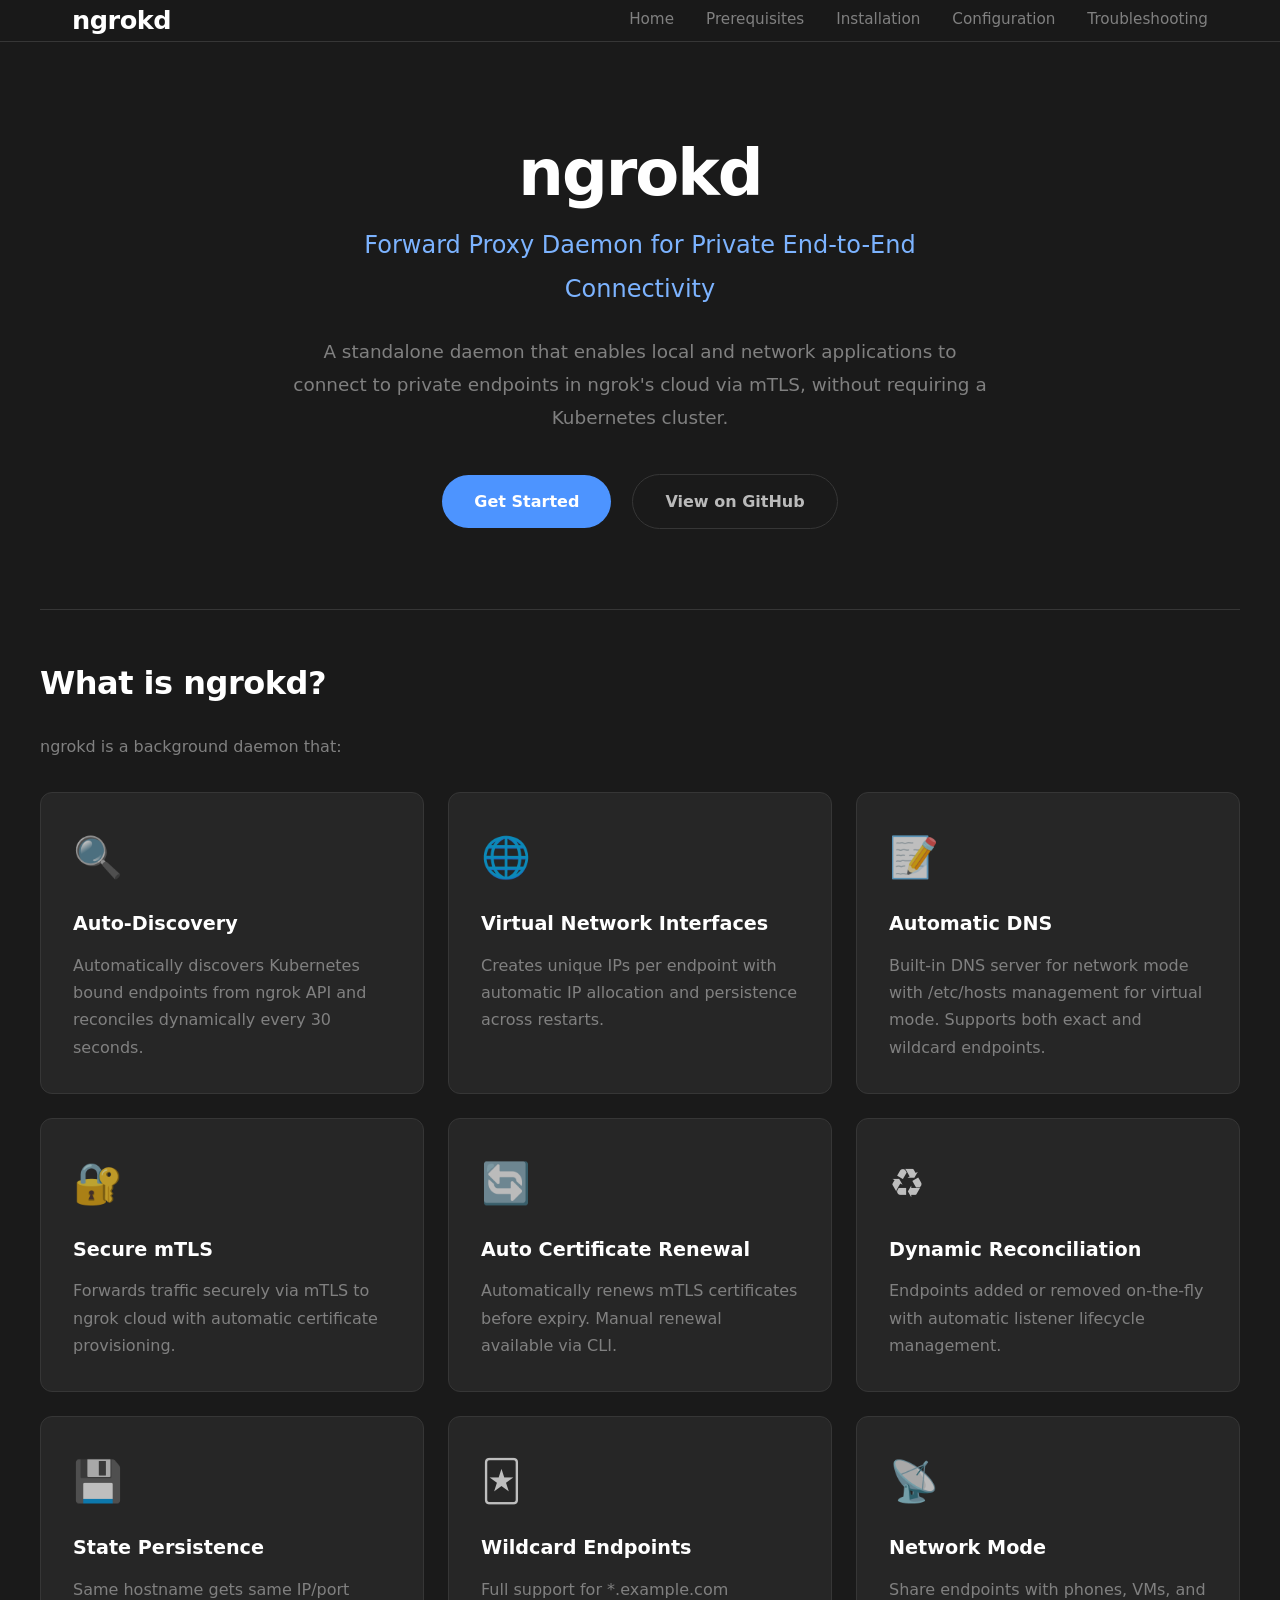
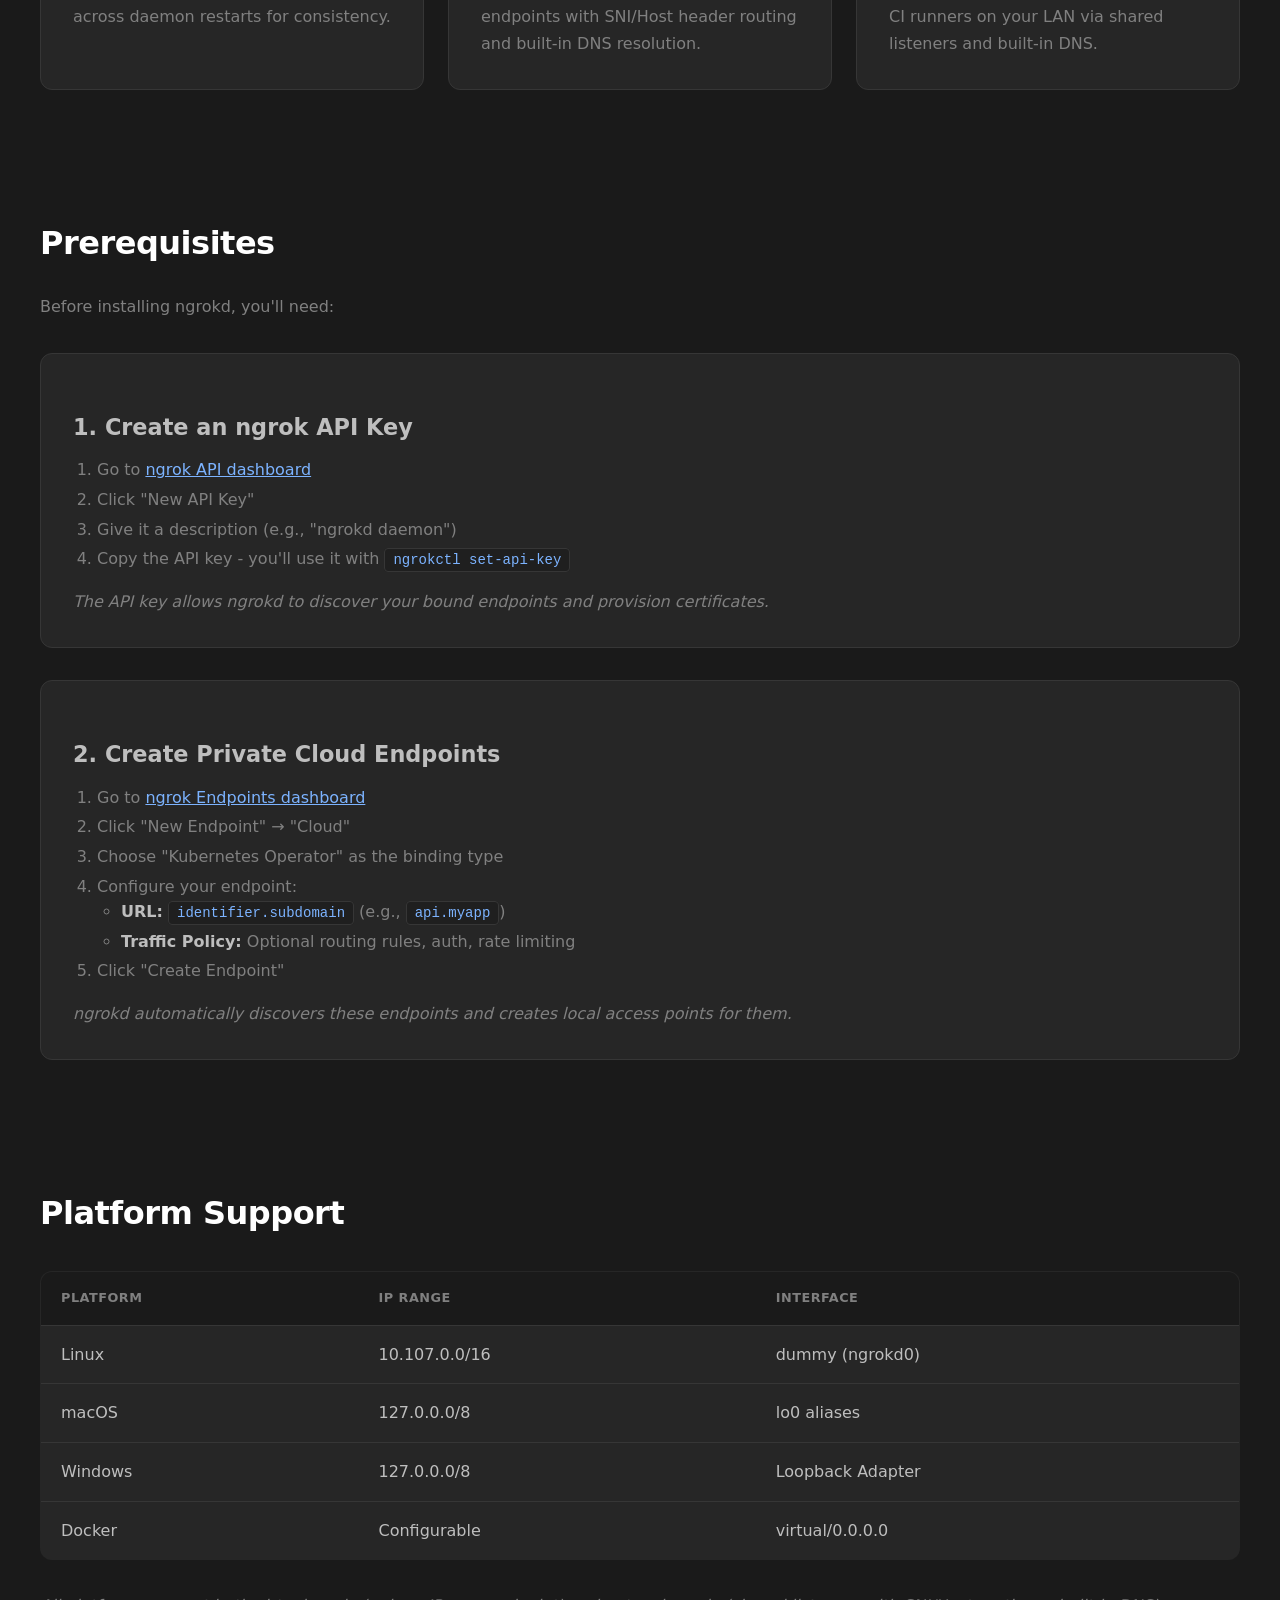
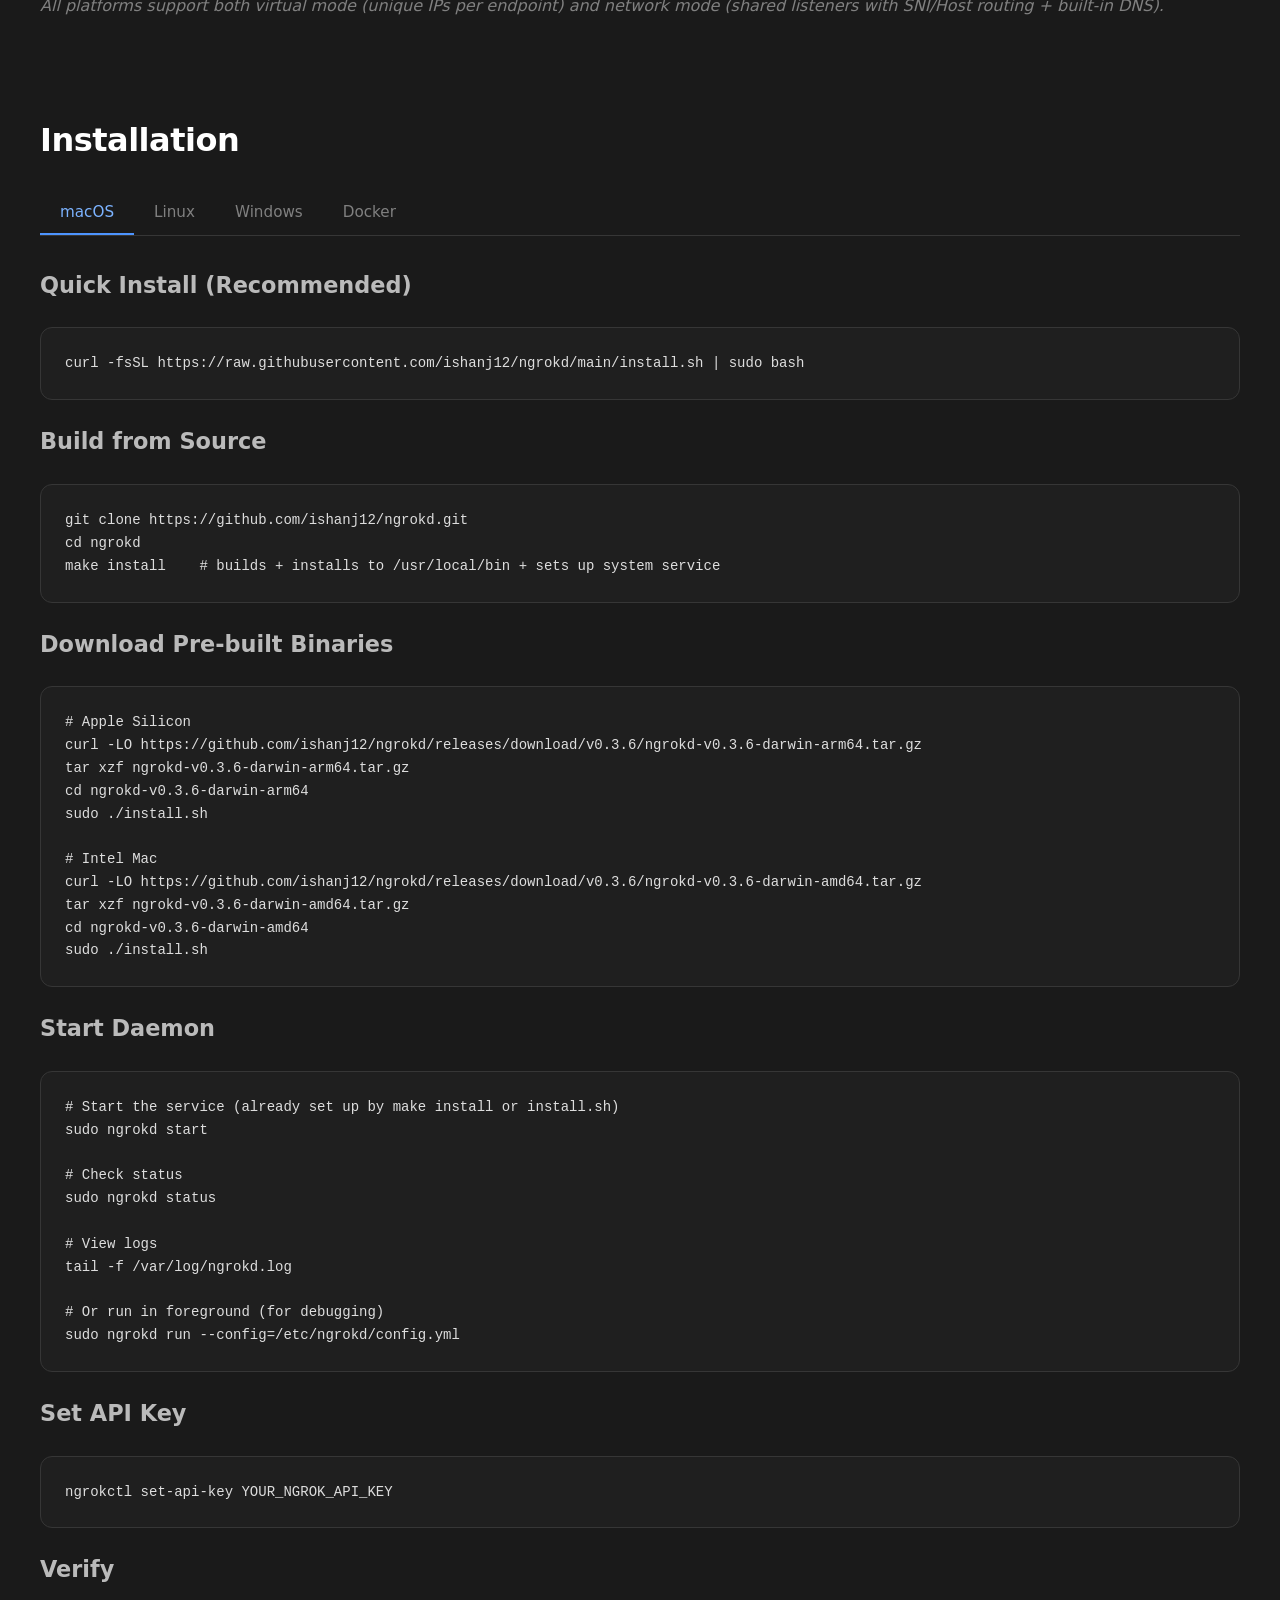
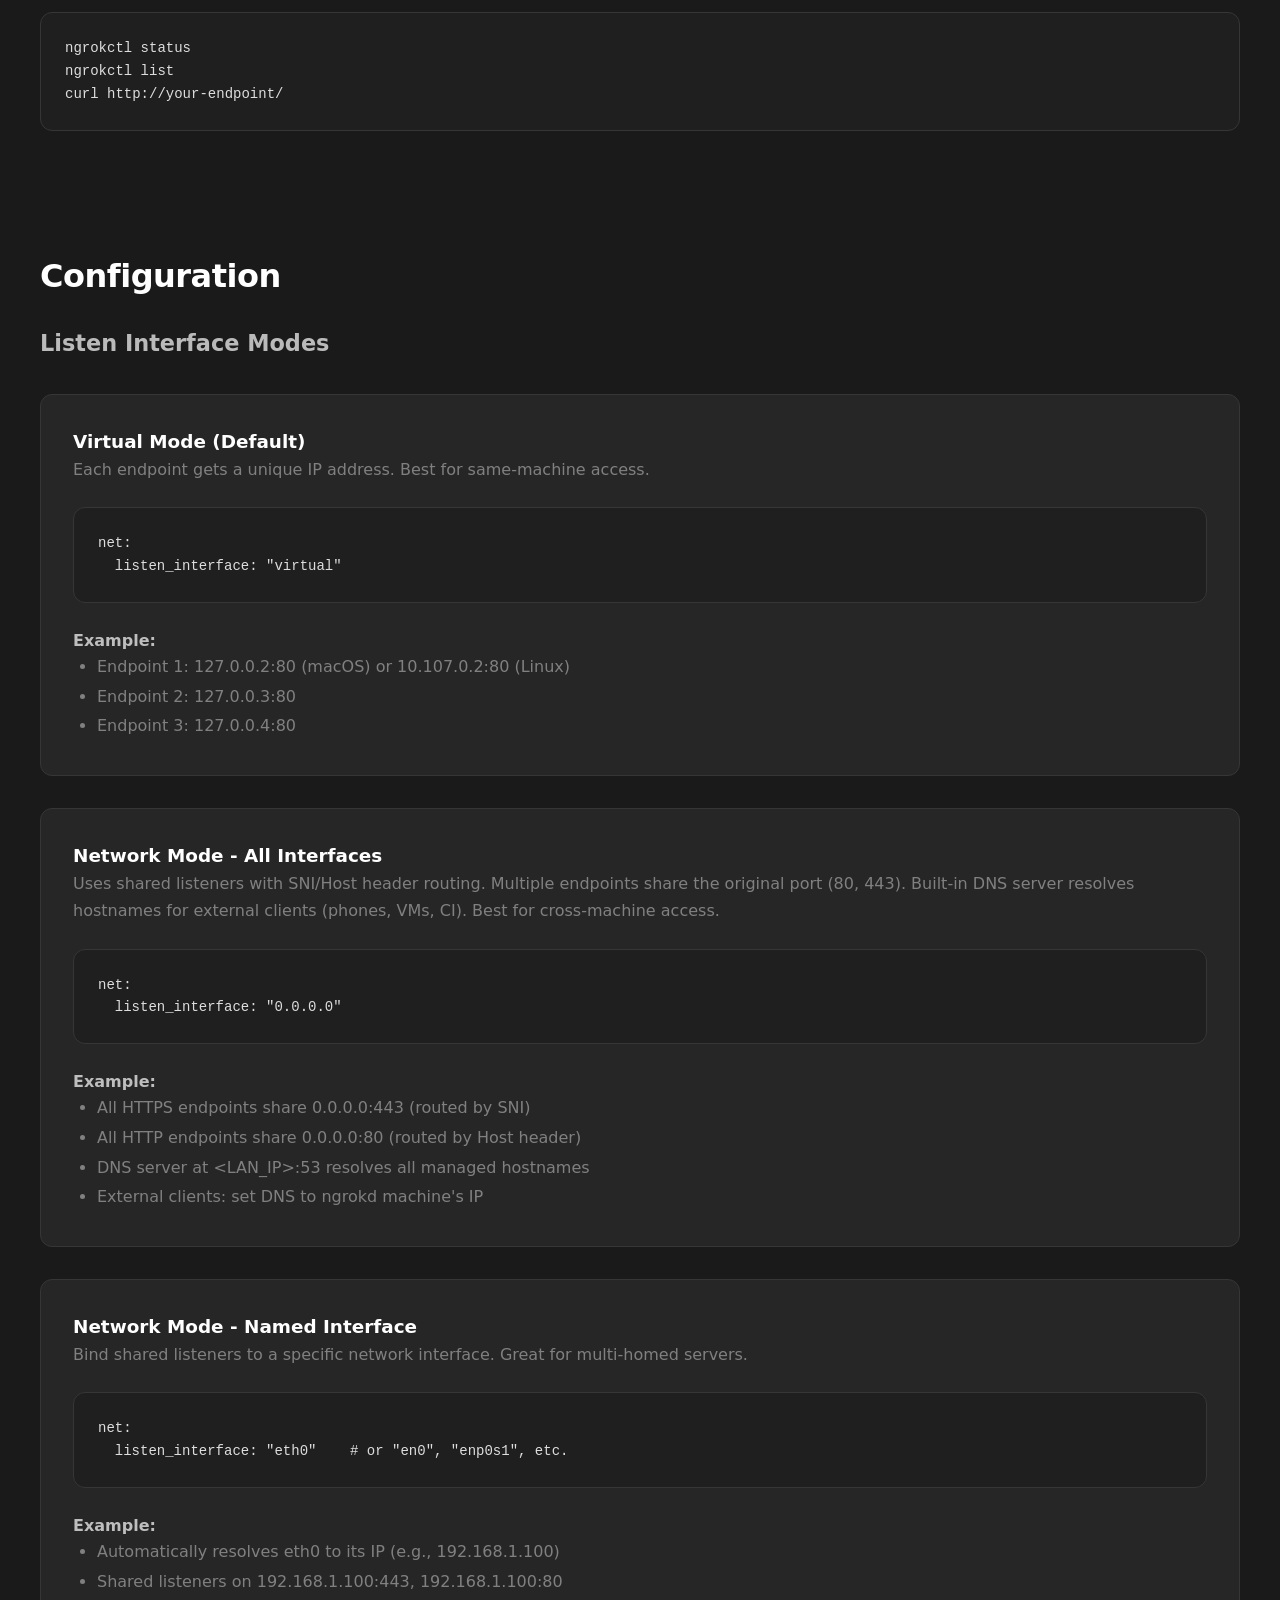
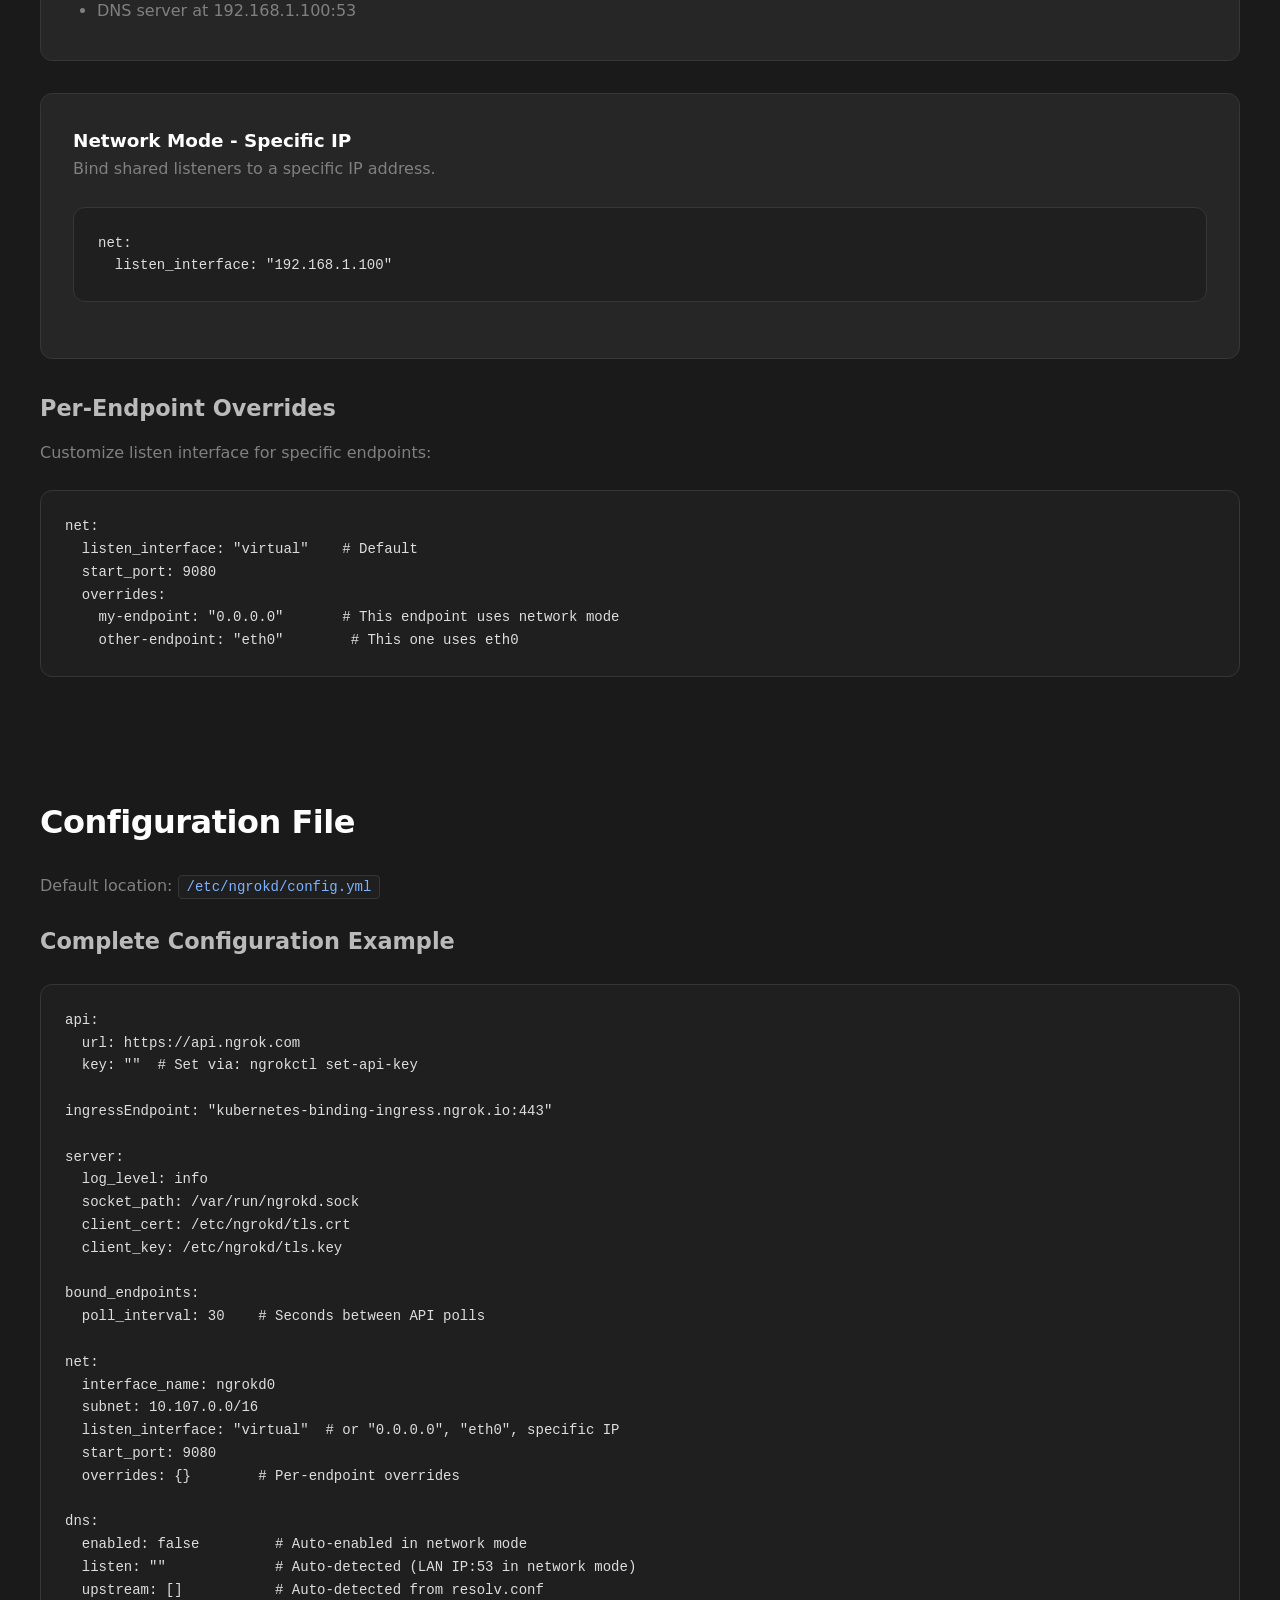
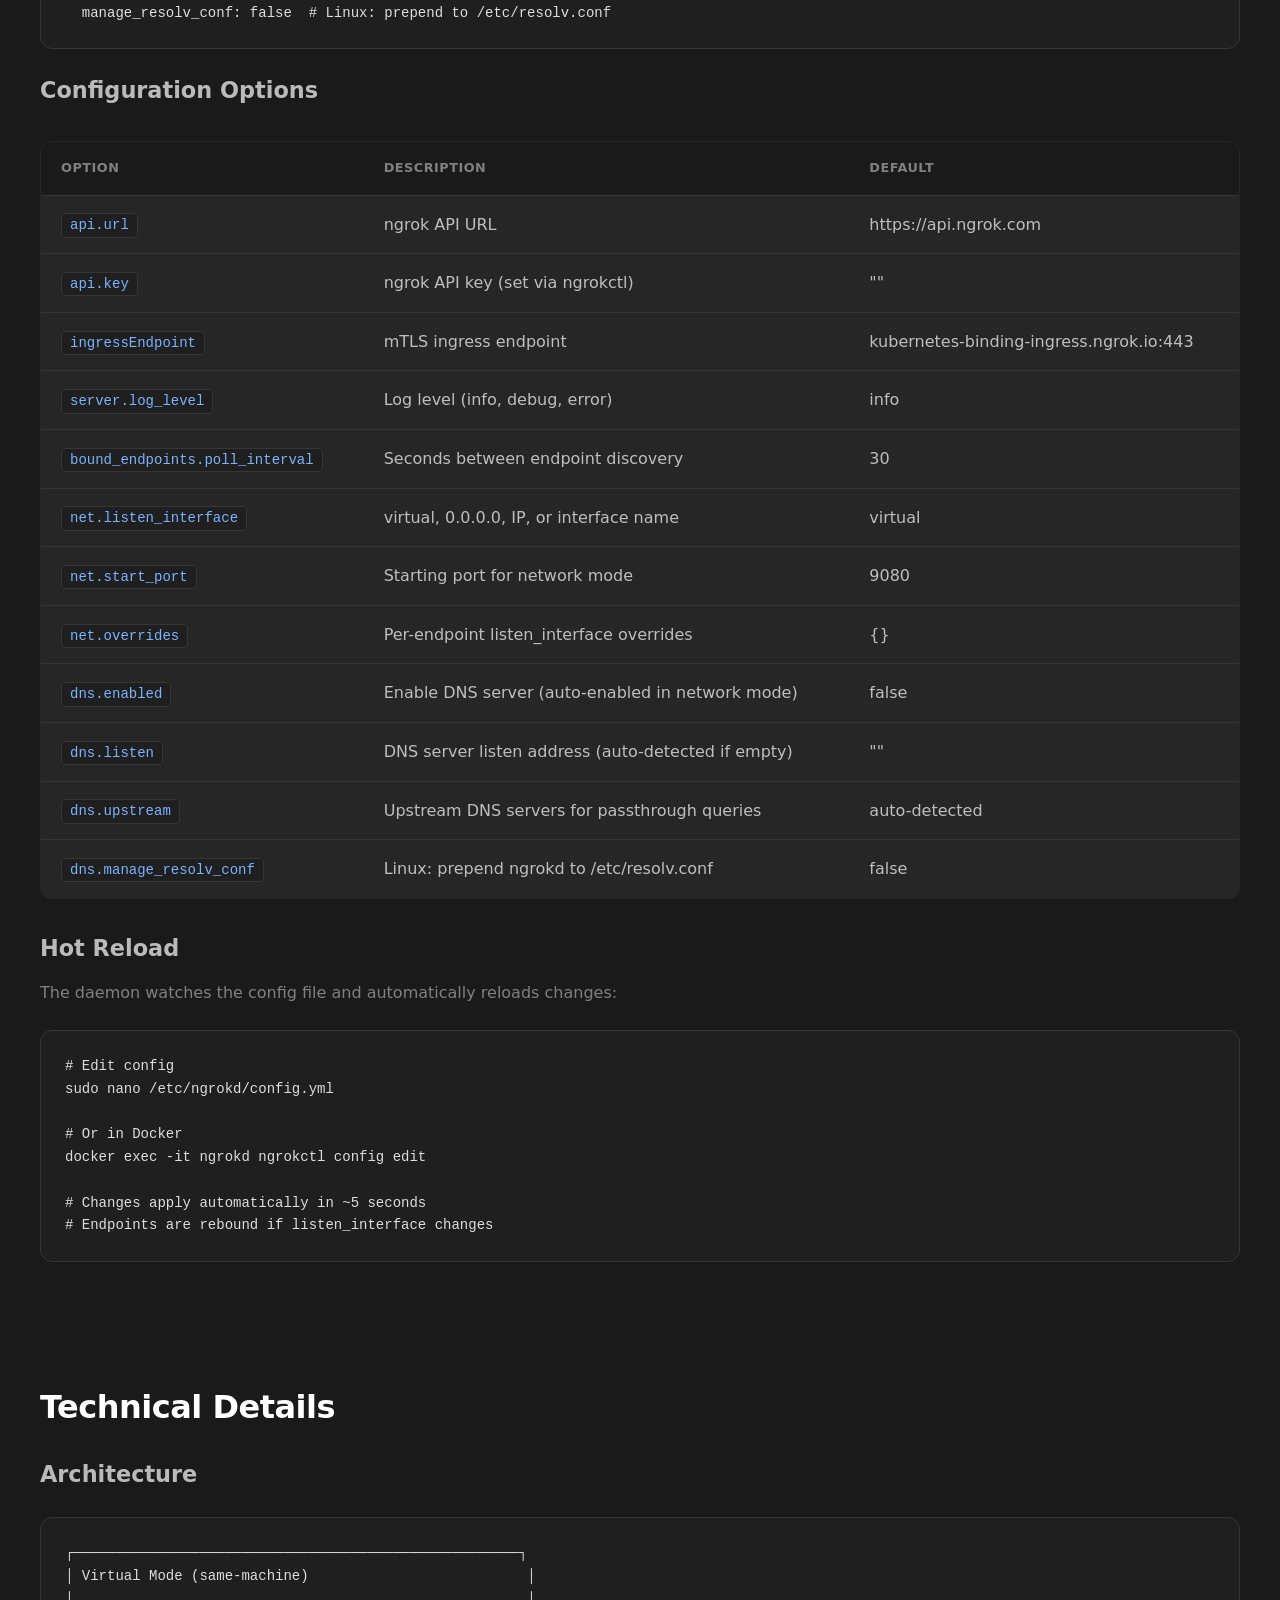
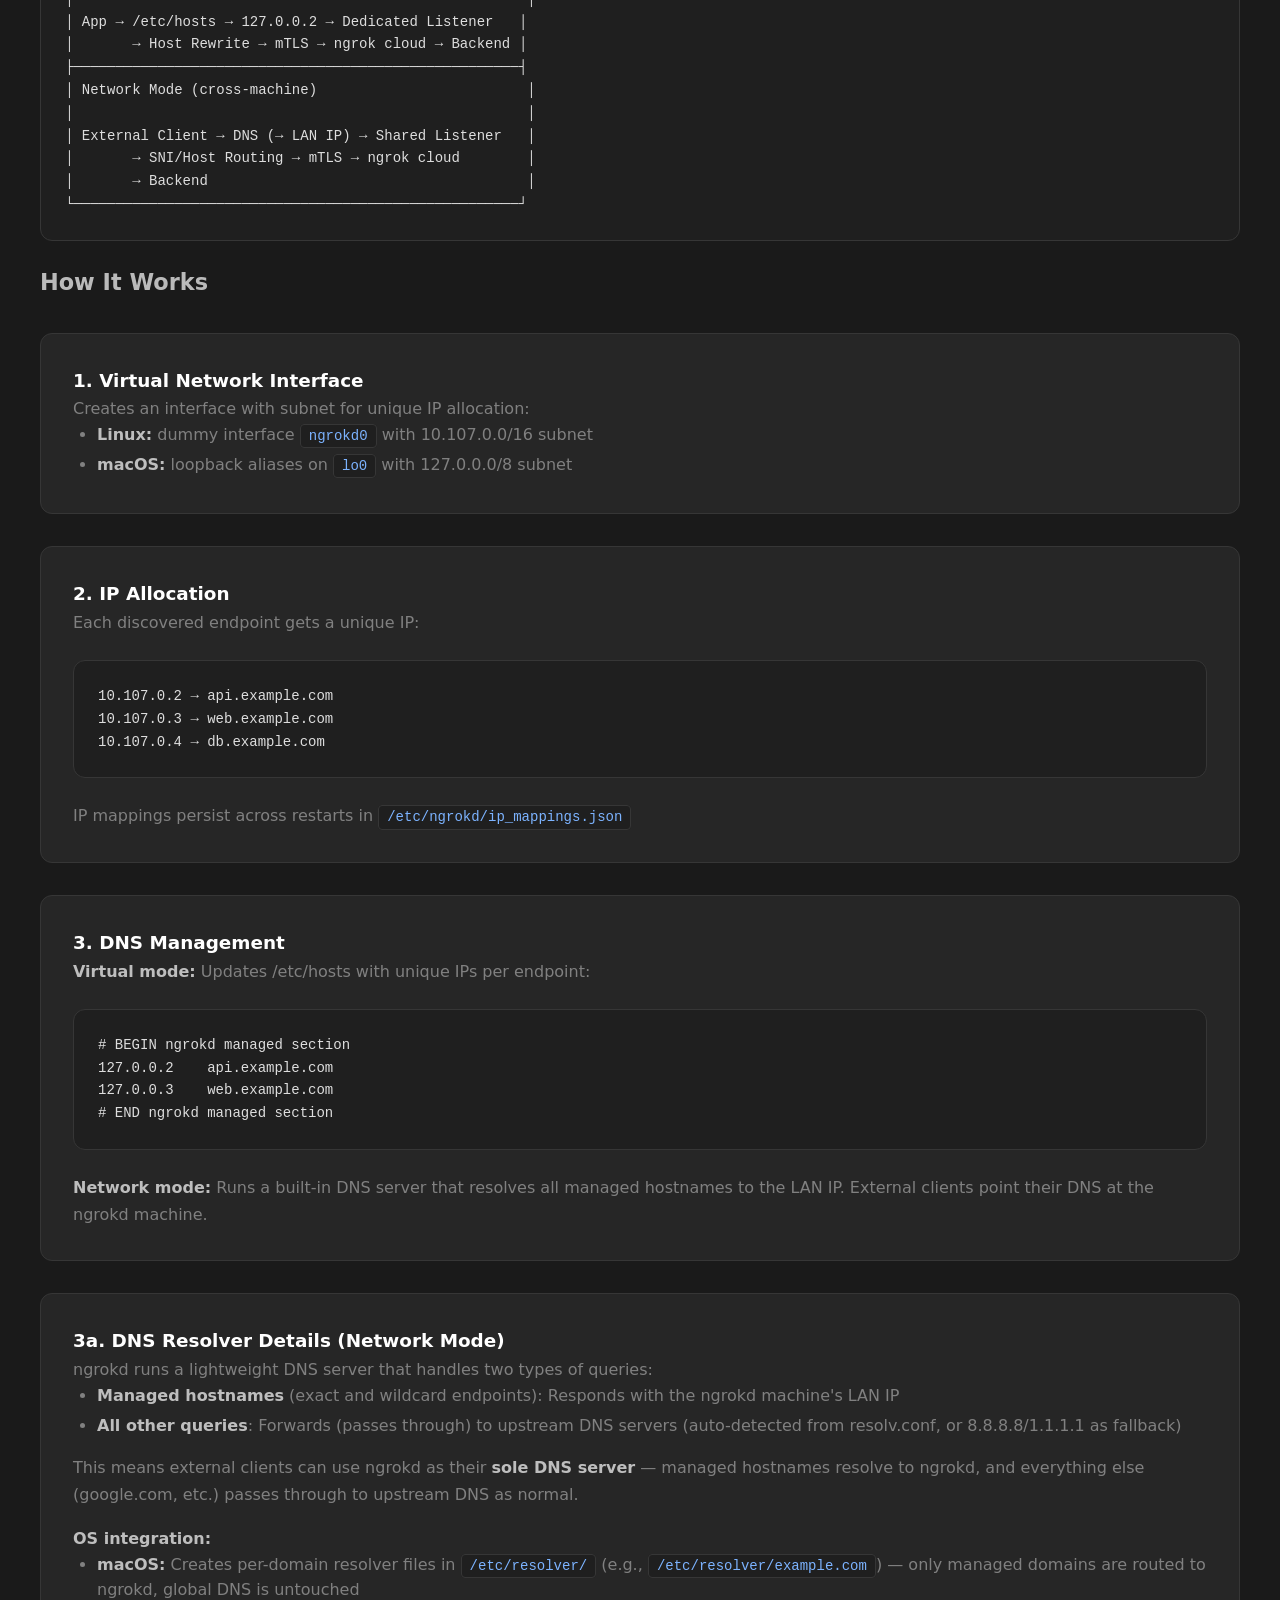
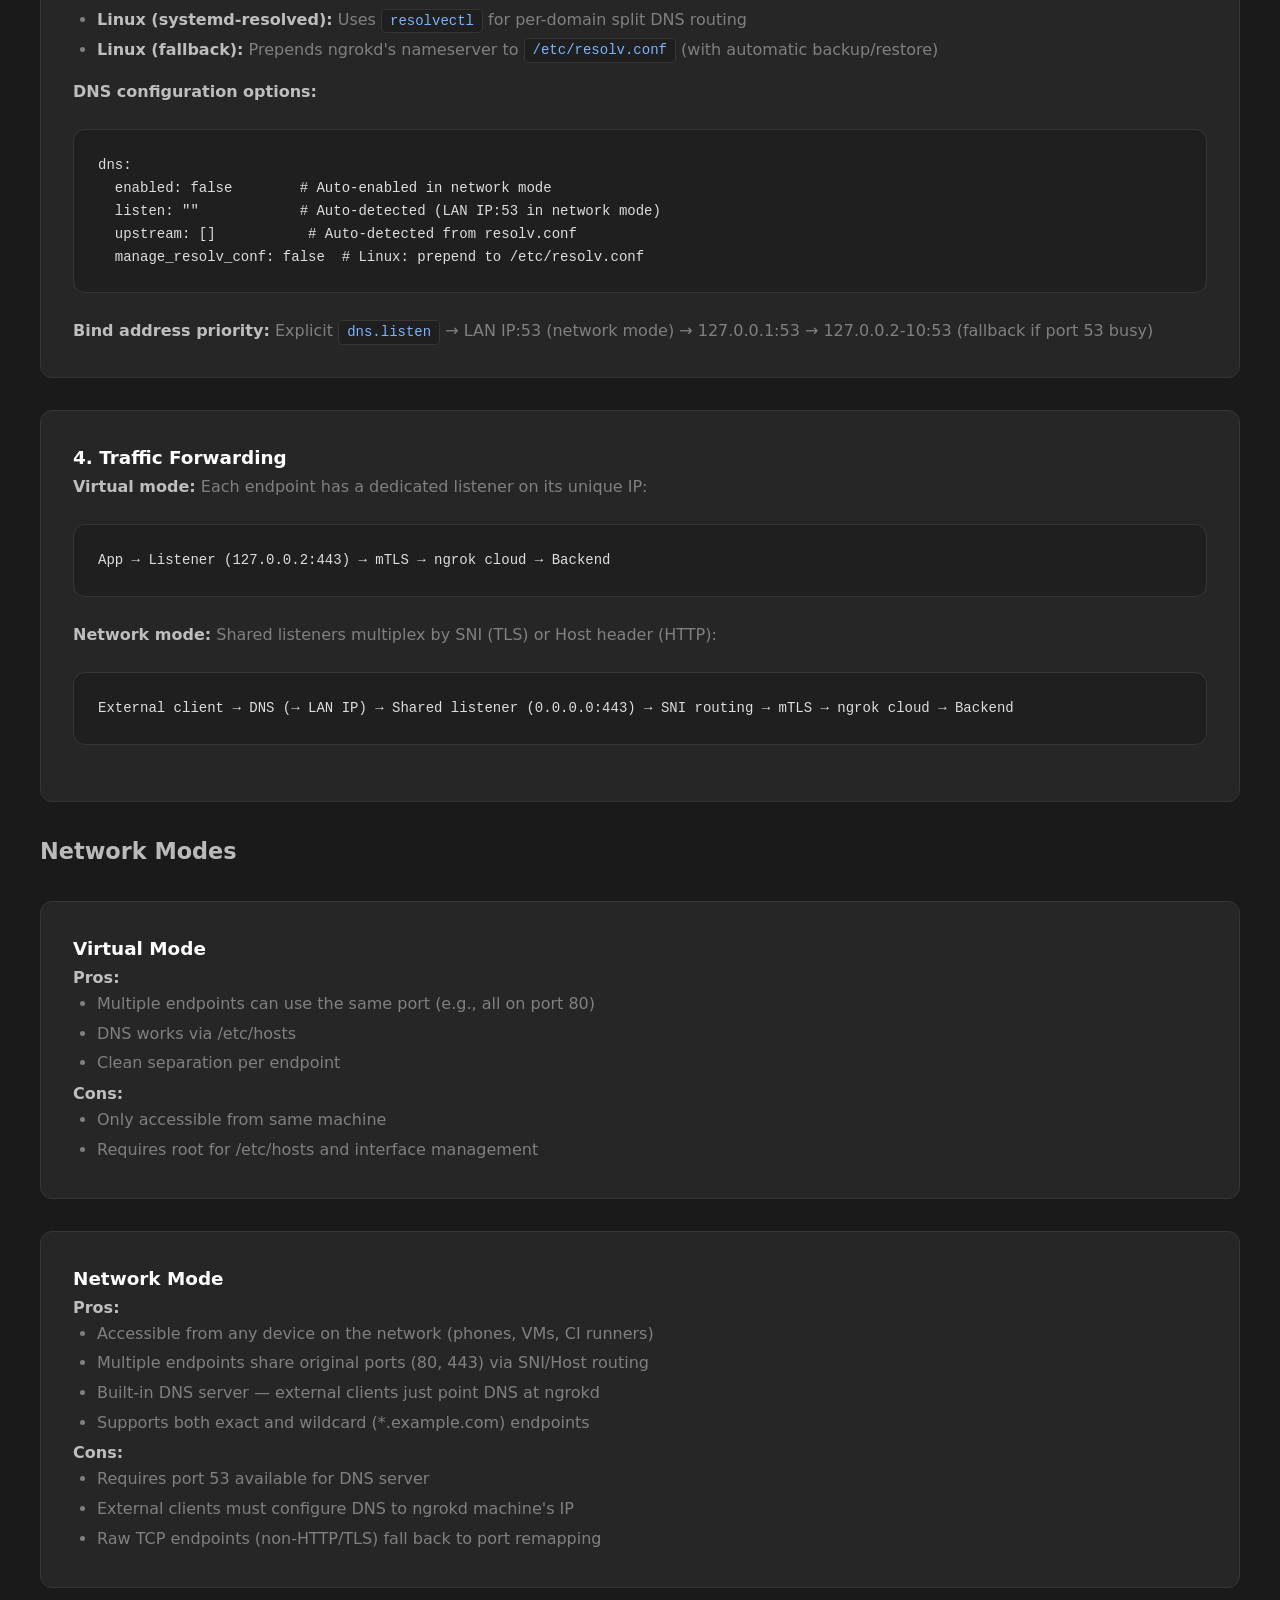
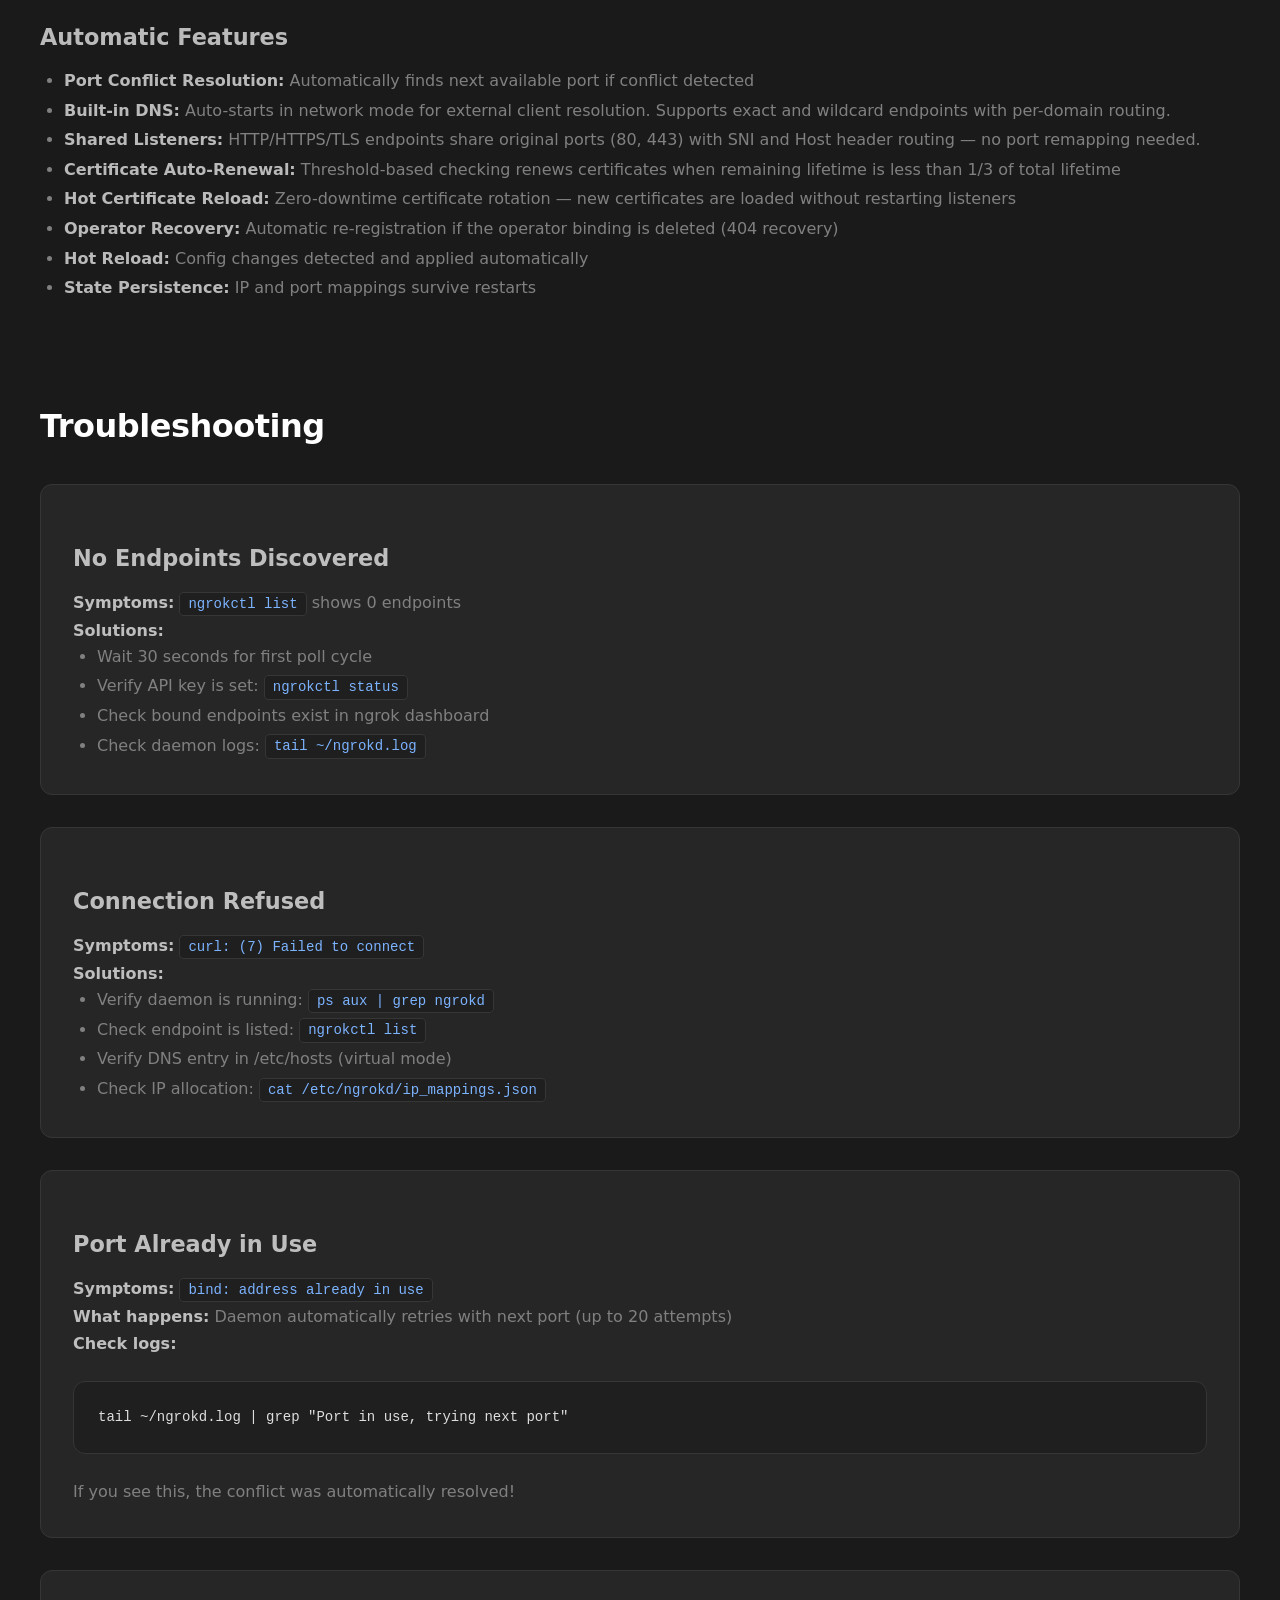
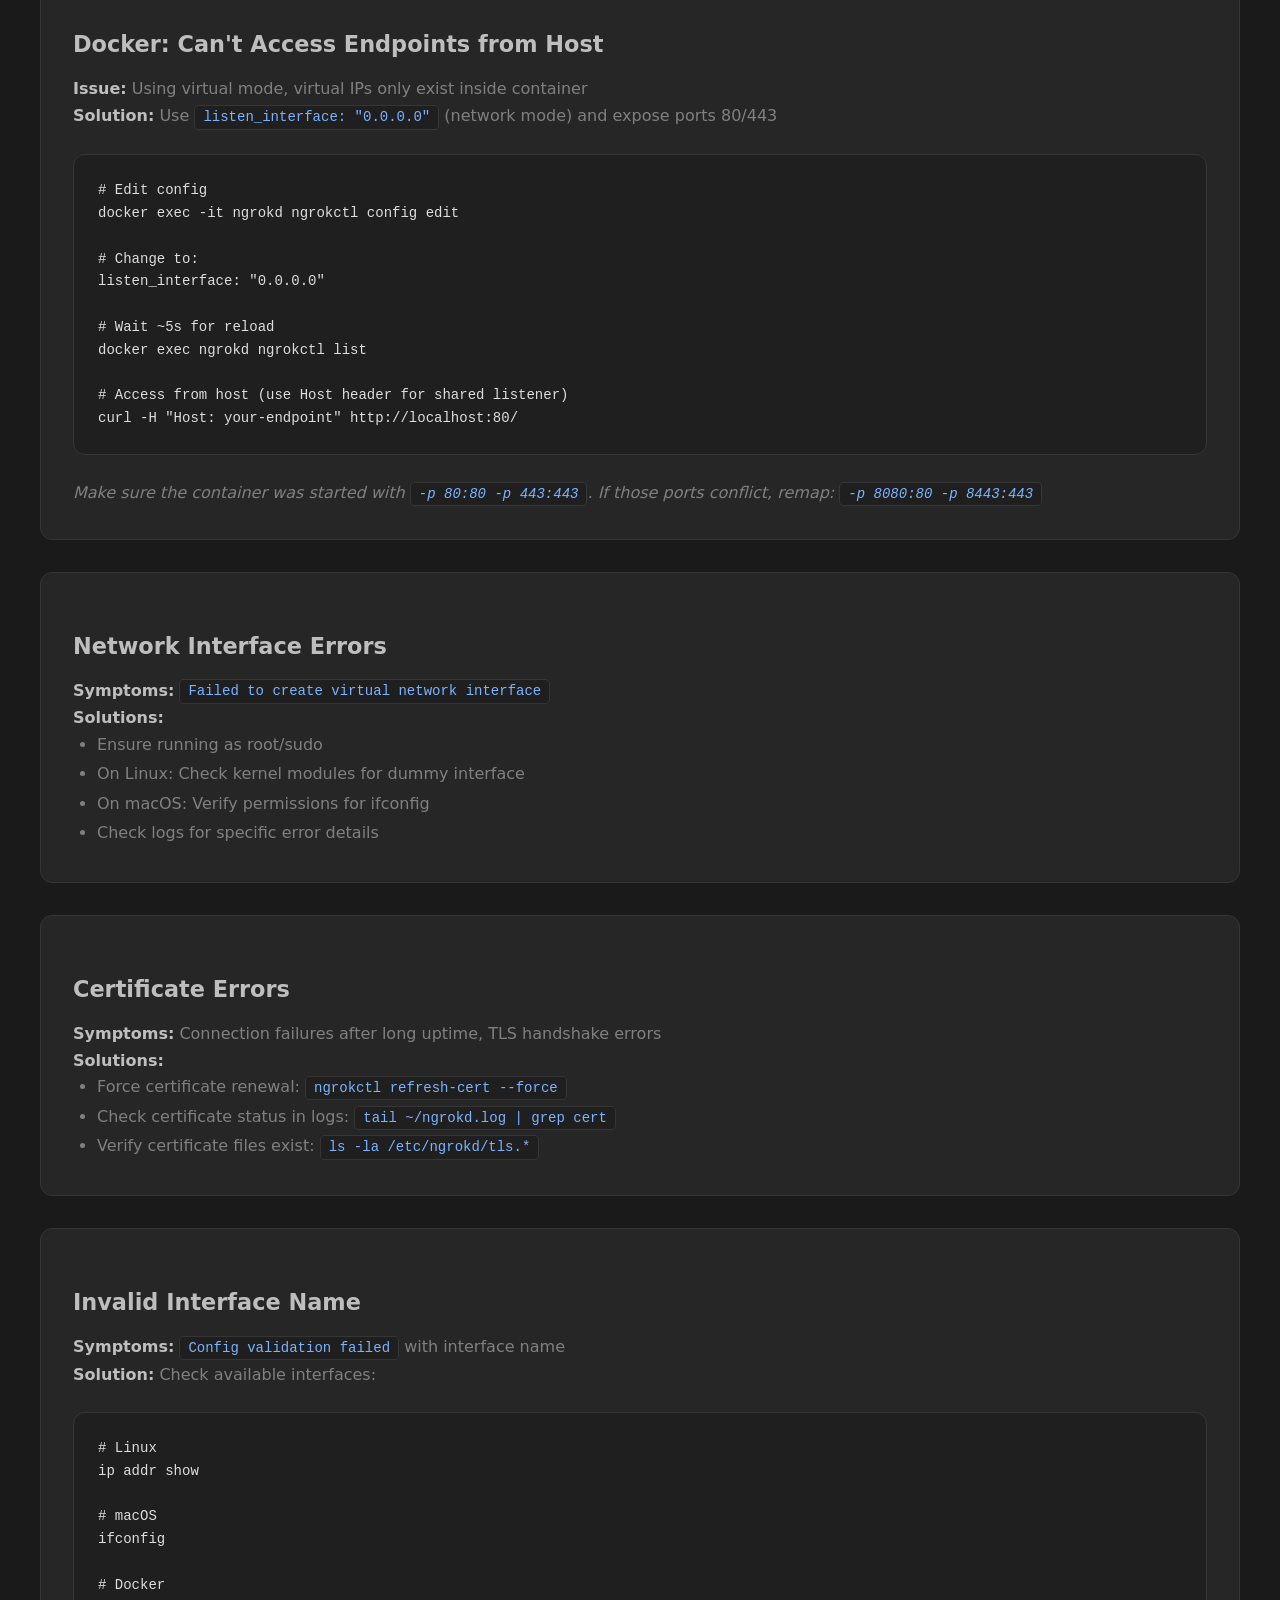
==== commit d5a2fefc: "Update Docker section: remove 'Recommended' label, fix port mappings, add cap_add Amp-Thread-ID: htt" ====
--- a/index.html
+++ b/index.html
@@ -316,27 +316,31 @@
         <h3>Pull Image</h3>
         <pre><code>docker pull ishanjain8108/ngrokd:latest</code></pre>
 
-        <h3>Run Container (Network Mode — Recommended)</h3>
-        <pre><code>docker run -d \
-  --name ngrokd \
-  -e NGROK_API_KEY=your_api_key \
-  -p 80:80 \
-  -p 443:443 \
-  -p 53:53/udp \
-  -p 53:53/tcp \
-  -v ngrokd-data:/etc/ngrokd \
-  ishanjain8108/ngrokd:latest</code></pre>
-        <p style="margin-top: 0.5rem;"><em>Set <code>listen_interface: "0.0.0.0"</code> in config. No NET_ADMIN needed. Endpoints share ports 80/443 via SNI/Host routing. DNS on port 53 resolves managed hostnames.</em></p>
-
-        <h3>Run Container (Virtual Mode)</h3>
+        <h3>Run Container (Network Mode)</h3>
+        <p>Endpoints share ports 80/443 via SNI/Host header routing. Built-in DNS server resolves managed hostnames inside the container.</p>
         <pre><code>docker run -d \
   --name ngrokd \
   --cap-add=NET_ADMIN \
   -e NGROK_API_KEY=your_api_key \
+  -p 8081:8081 \
+  -p 80:80 \
+  -p 443:443 \
   -p 9080-9100:9080-9100 \
   -v ngrokd-data:/etc/ngrokd \
   ishanjain8108/ngrokd:latest</code></pre>
-        <p style="margin-top: 0.5rem;"><em>Virtual mode requires NET_ADMIN for unique IP creation. Uses remapped port range.</em></p>
+        <p style="margin-top: 0.5rem;"><em>Set <code>listen_interface: "0.0.0.0"</code> in config. Ports 80/443 are for shared listeners, 9080+ for non-standard port endpoints. If 80/443 conflict on host, remap: <code>-p 8080:80 -p 8443:443</code></em></p>
+
+        <h3>Run Container (Virtual Mode)</h3>
+        <p>Each endpoint gets a unique IP inside the container. Only accessible from within the container.</p>
+        <pre><code>docker run -d \
+  --name ngrokd \
+  --cap-add=NET_ADMIN \
+  -e NGROK_API_KEY=your_api_key \
+  -p 8081:8081 \
+  -p 9080-9100:9080-9100 \
+  -v ngrokd-data:/etc/ngrokd \
+  ishanjain8108/ngrokd:latest</code></pre>
+        <p style="margin-top: 0.5rem;"><em>Virtual mode requires NET_ADMIN for interface/IP creation. Virtual IPs only exist inside the container — use network mode for host access.</em></p>
 
         <h3>Verify</h3>
         <pre><code># Check status
@@ -345,24 +349,26 @@
 # List endpoints (wait ~30s first)
 docker exec ngrokd ngrokctl list
 
-# Test endpoint (network mode)
-curl --resolve your-endpoint:80:localhost http://your-endpoint/
-
-# Test endpoint (virtual mode)
-curl http://localhost:9080/</code></pre>
+# Test endpoint (network mode — use Host header)
+curl -H "Host: your-endpoint" http://localhost:80/
+
+# Health check
+curl http://localhost:8081/health</code></pre>
 
         <h3>Using Docker Compose</h3>
         <pre><code>services:
   ngrokd:
     image: ishanjain8108/ngrokd:latest
     container_name: ngrokd
+    cap_add:
+      - NET_ADMIN
     environment:
       - NGROK_API_KEY=${NGROK_API_KEY}
     ports:
+      - "8081:8081"
       - "80:80"
       - "443:443"
-      - "53:53/udp"
-      - "53:53/tcp"
+      - "9080-9100:9080-9100"
     volumes:
       - ngrokd-data:/etc/ngrokd
     restart: unless-stopped
@@ -726,7 +732,7 @@
       <div class="card">
         <h3>Docker: Can't Access Endpoints from Host</h3>
         <p><strong>Issue:</strong> Using virtual mode, virtual IPs only exist inside container</p>
-        <p><strong>Solution:</strong> Use <code>listen_interface: "0.0.0.0"</code> for Docker</p>
+        <p><strong>Solution:</strong> Use <code>listen_interface: "0.0.0.0"</code> (network mode) and expose ports 80/443</p>
         <pre><code># Edit config
 docker exec -it ngrokd ngrokctl config edit
 
@@ -736,8 +742,9 @@
 # Wait ~5s for reload
 docker exec ngrokd ngrokctl list
 
-# Access from host
-curl http://localhost:9080/</code></pre>
+# Access from host (use Host header for shared listener)
+curl -H "Host: your-endpoint" http://localhost:80/</code></pre>
+        <p style="margin-top: 0.5rem;"><em>Make sure the container was started with <code>-p 80:80 -p 443:443</code>. If those ports conflict, remap: <code>-p 8080:80 -p 8443:443</code></em></p>
       </div>
 
       <div class="card">
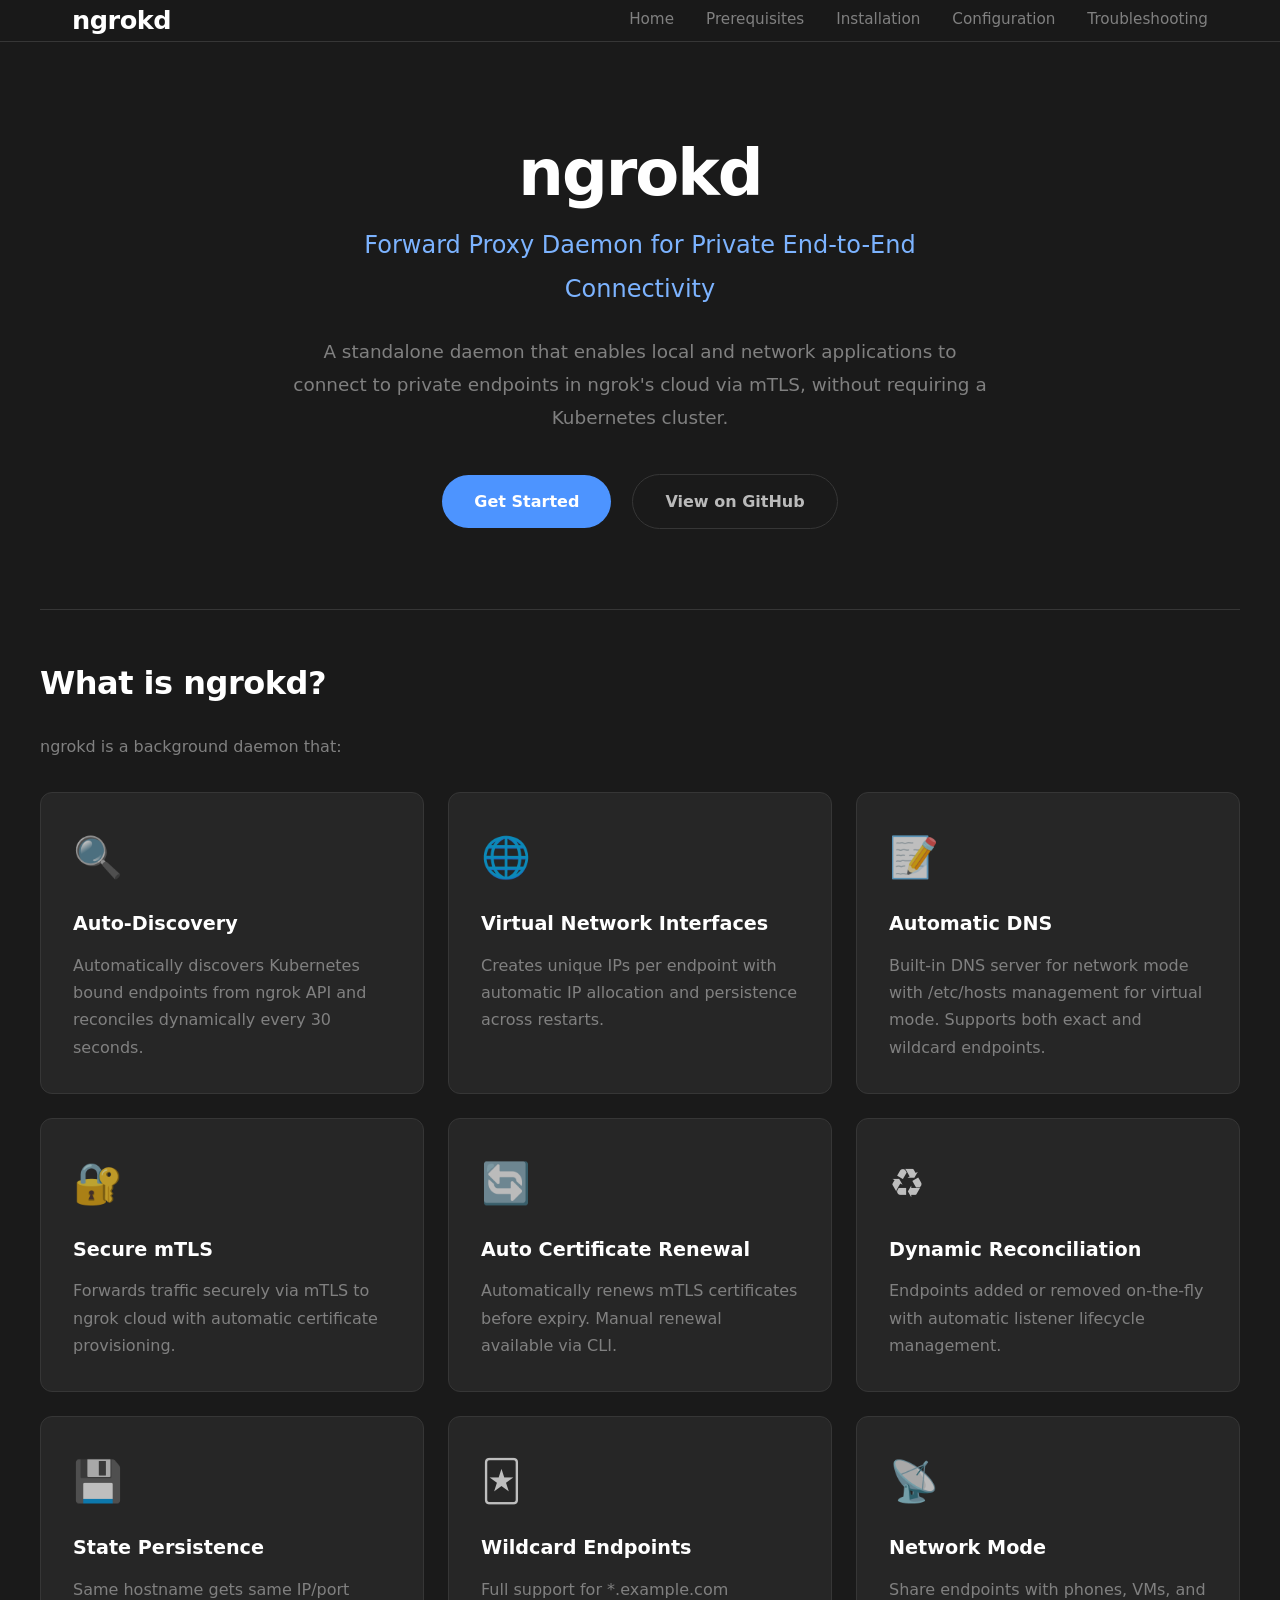
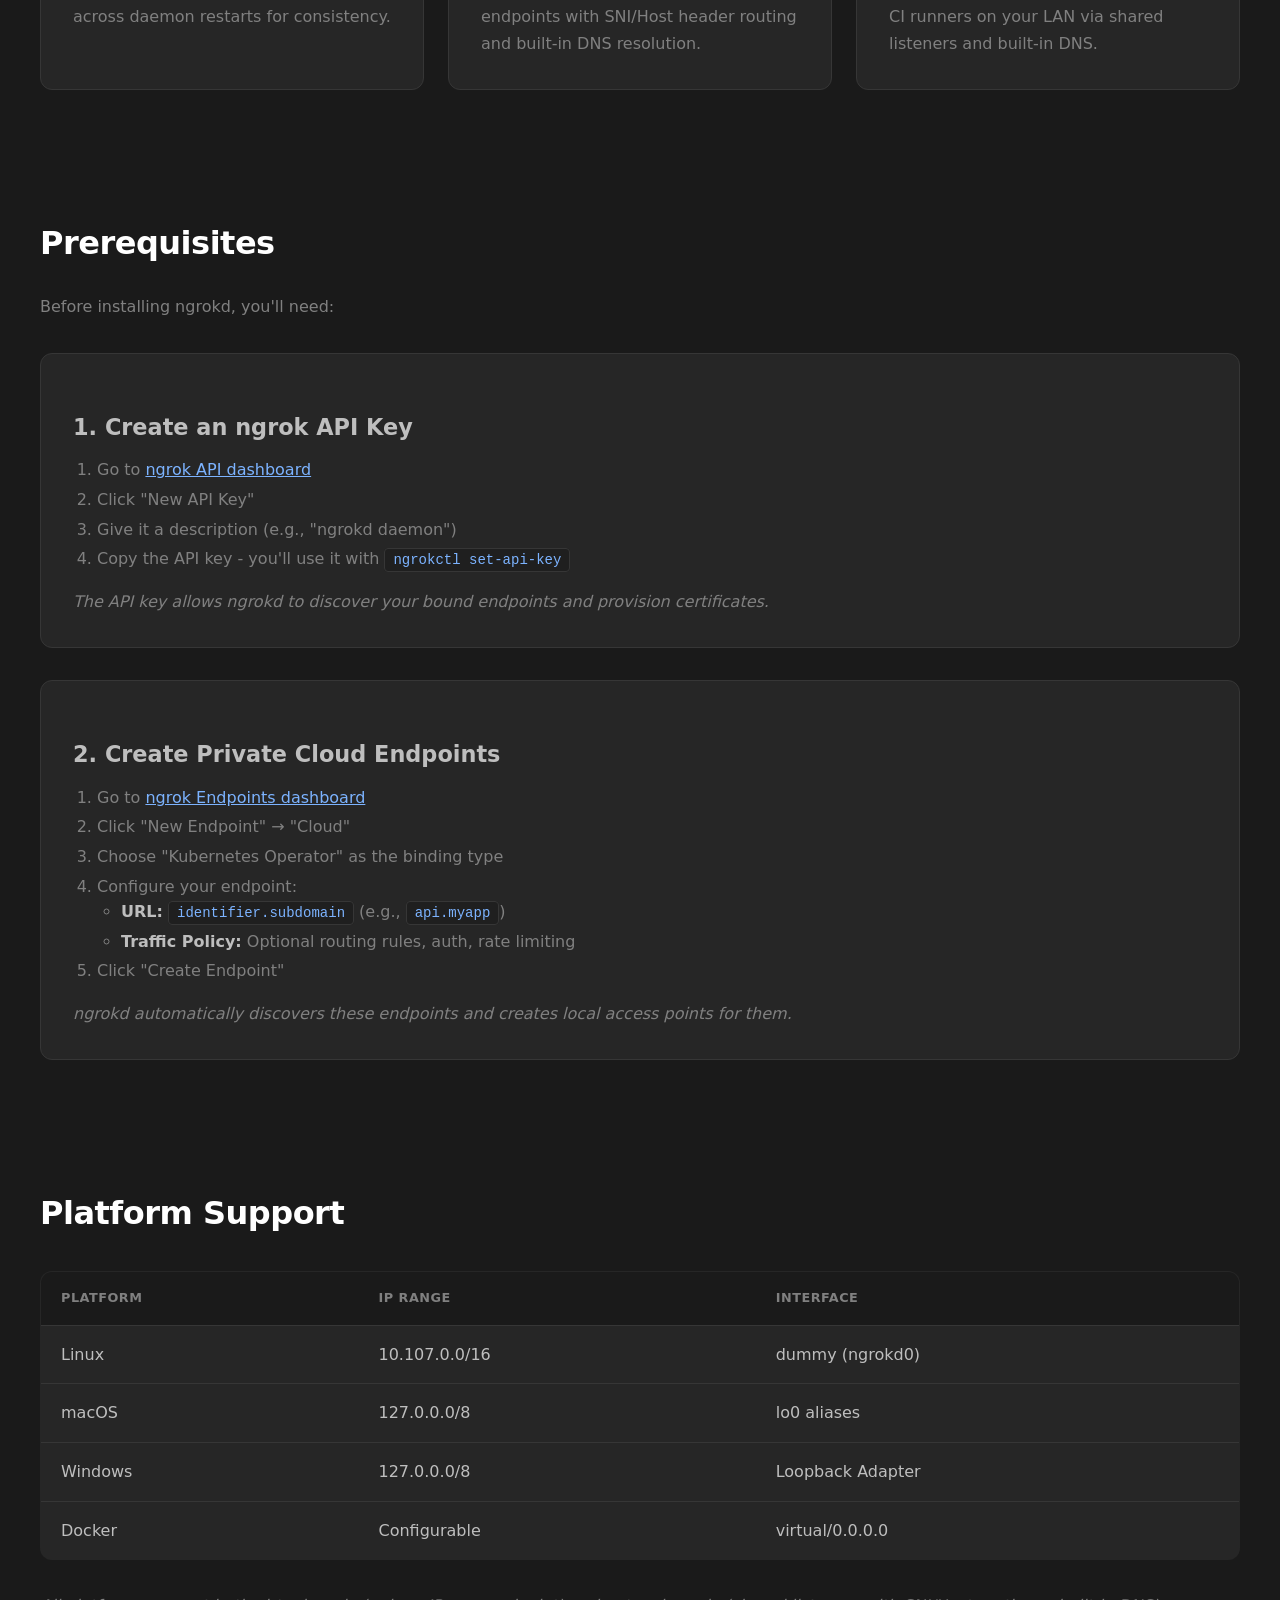
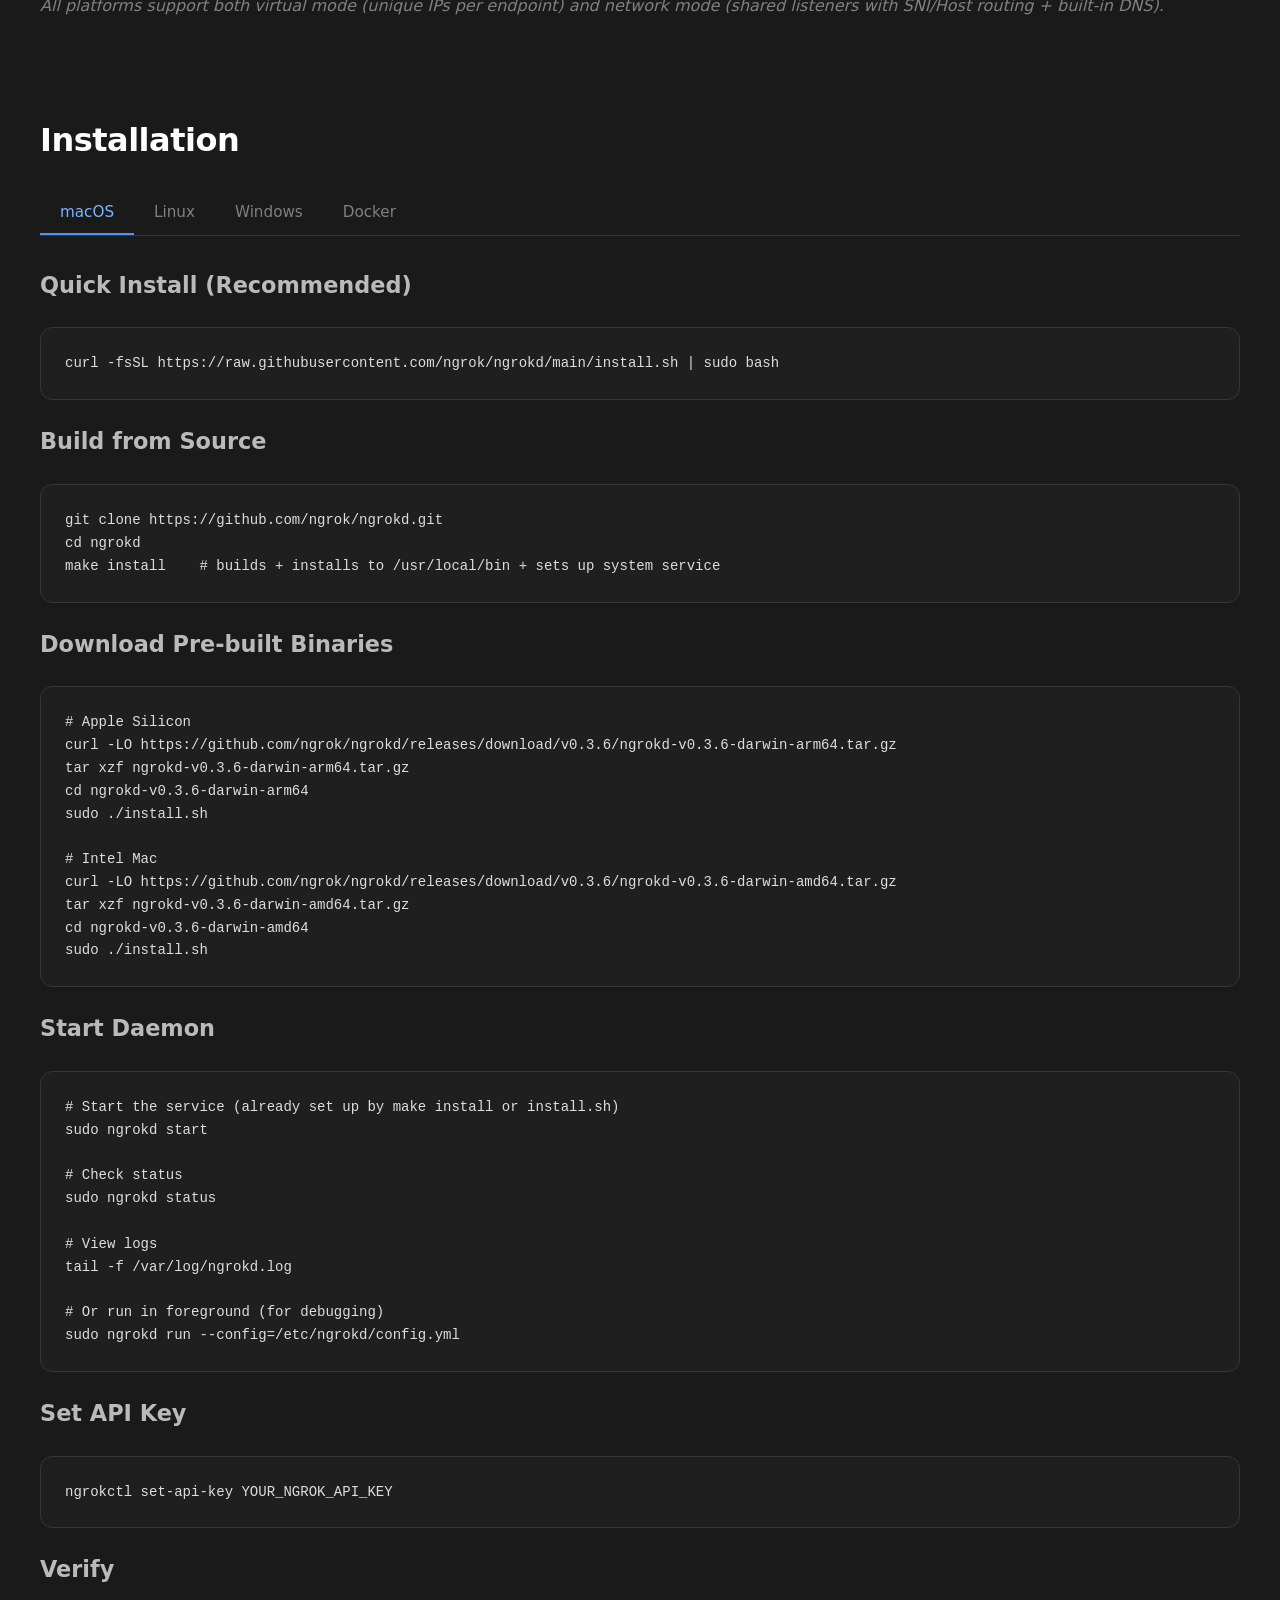
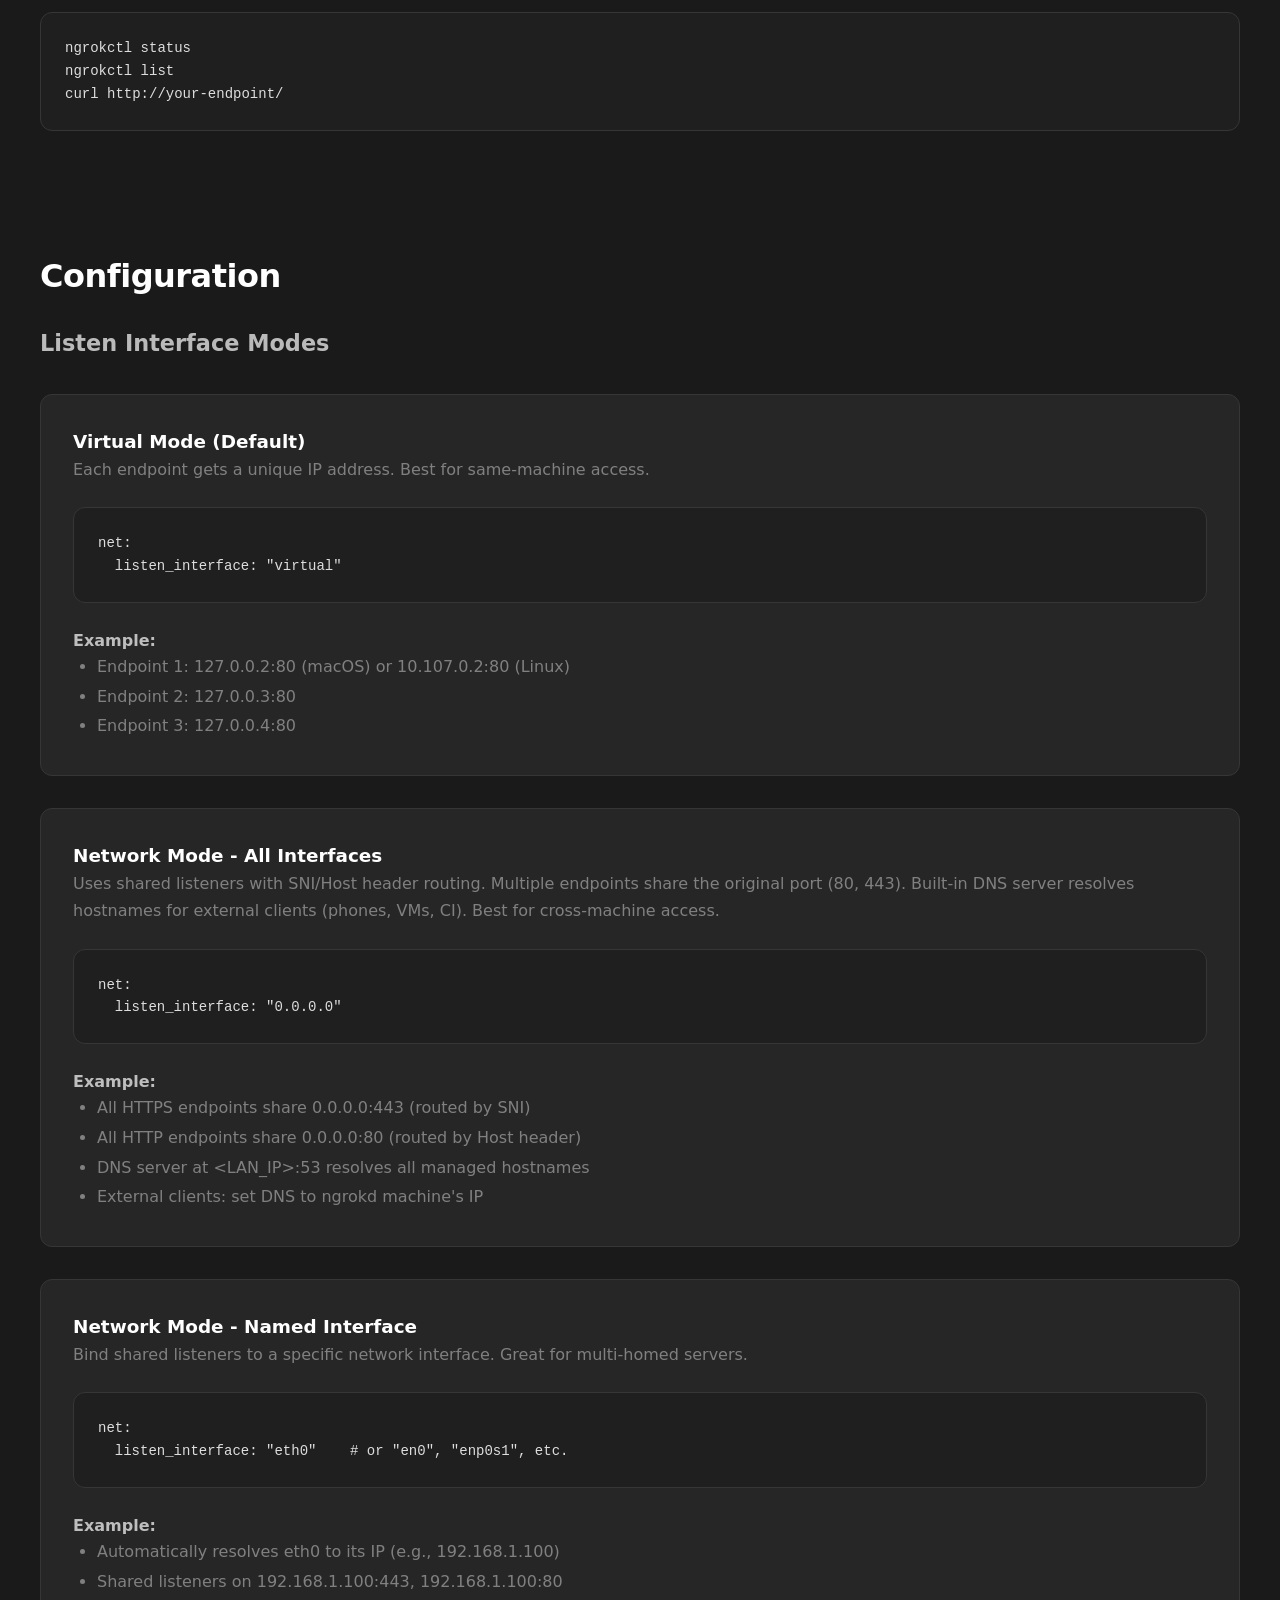
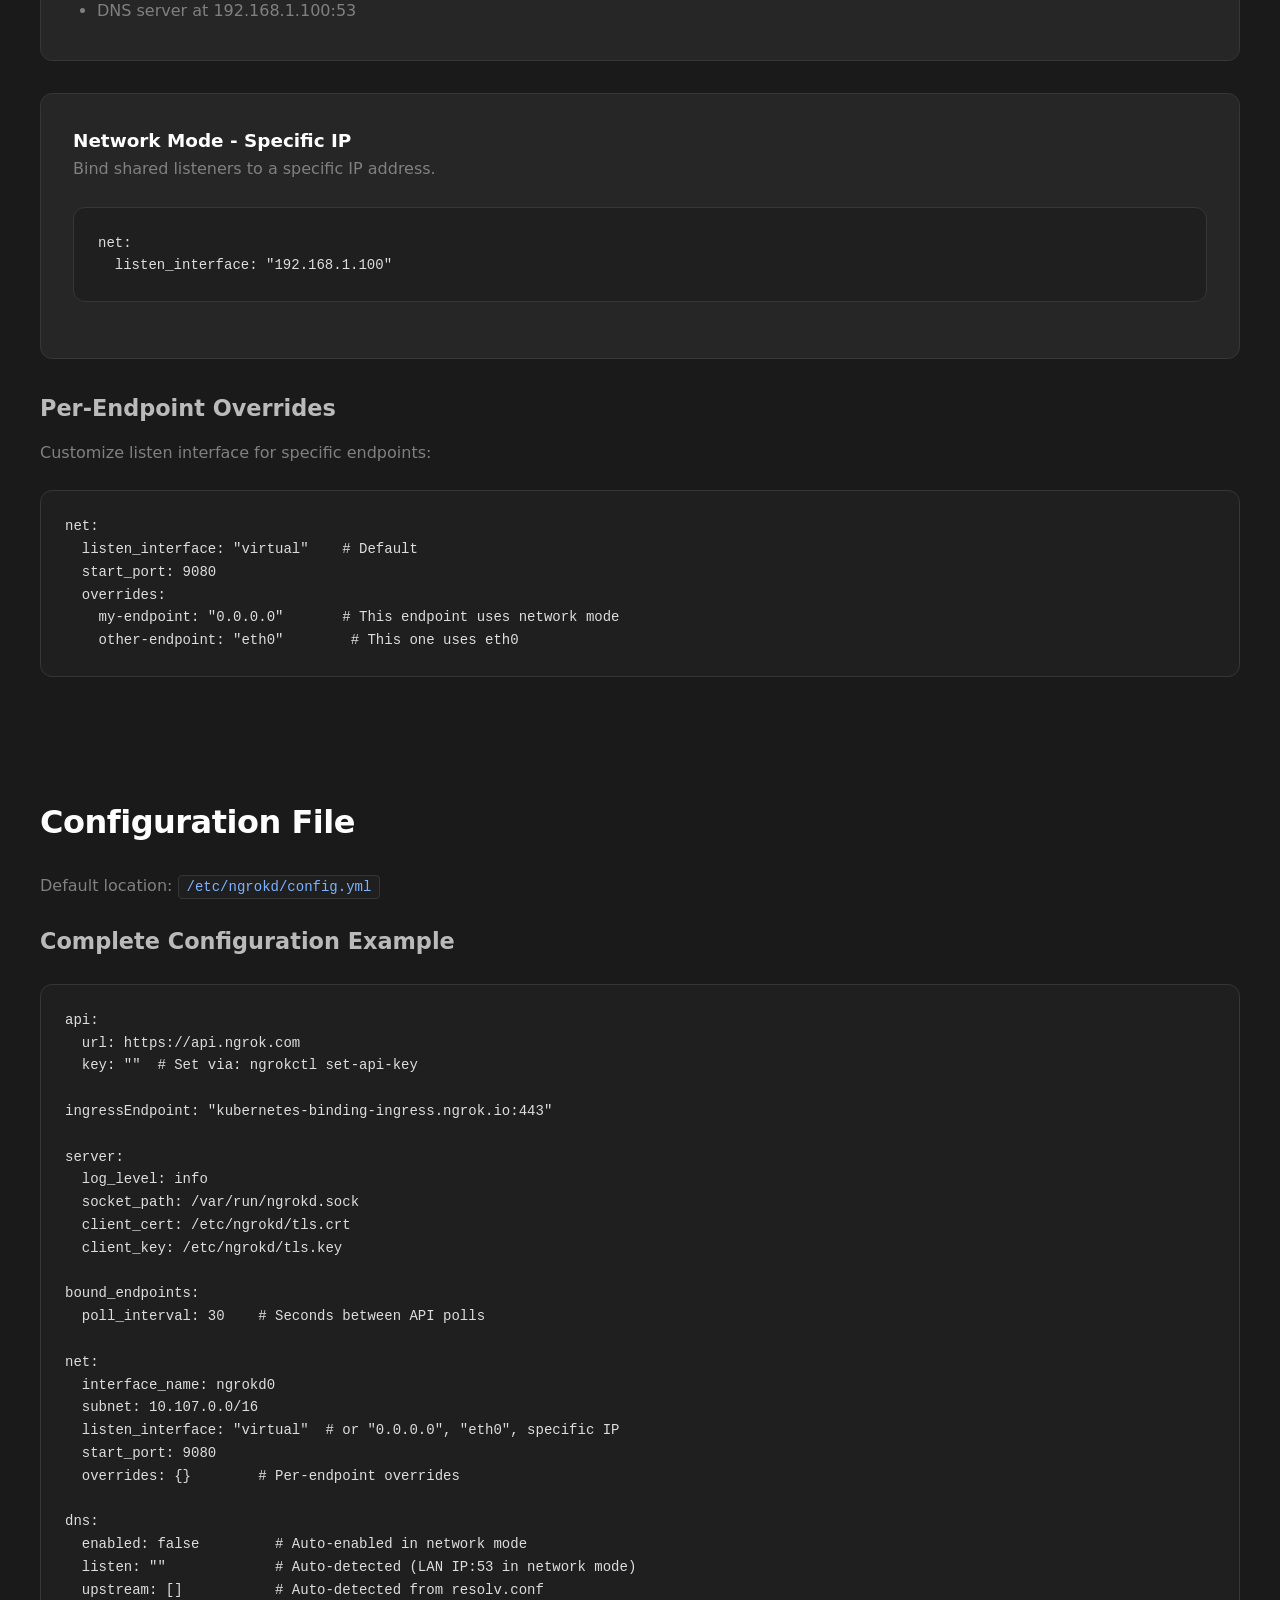
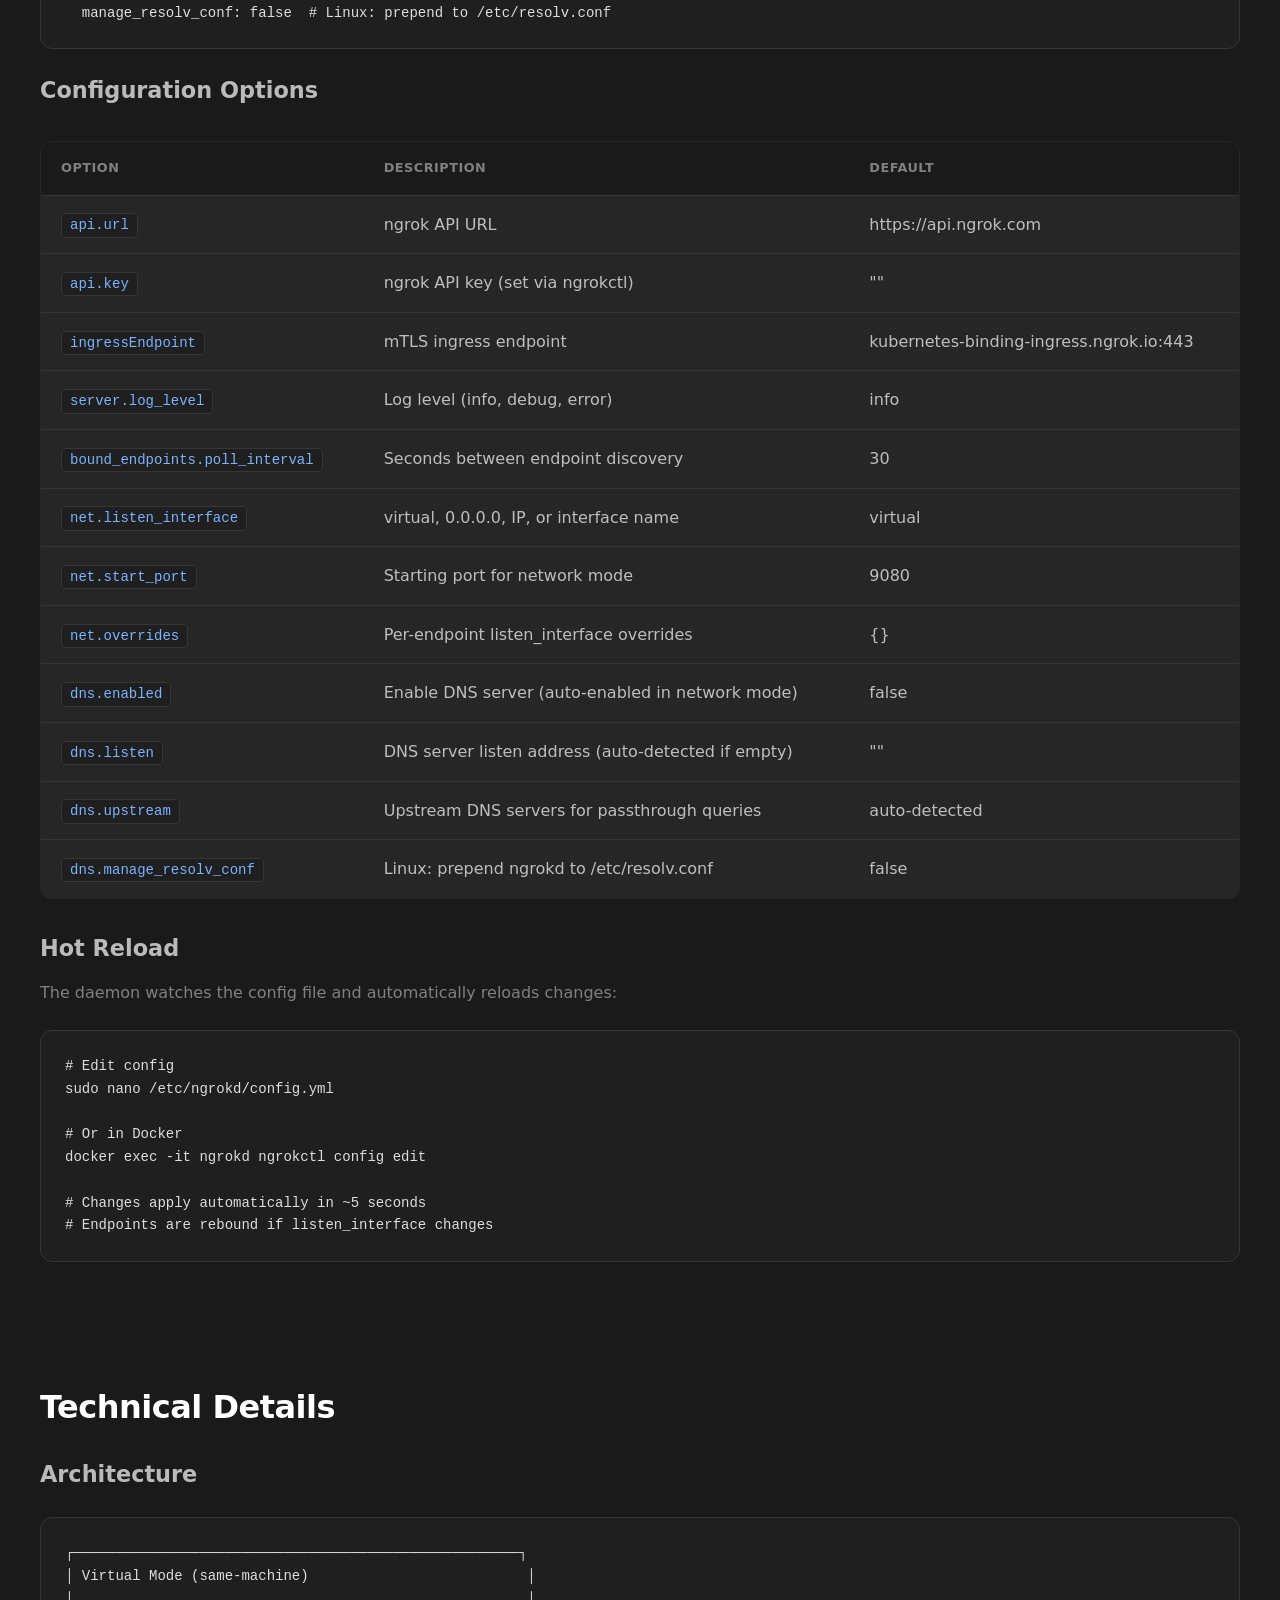
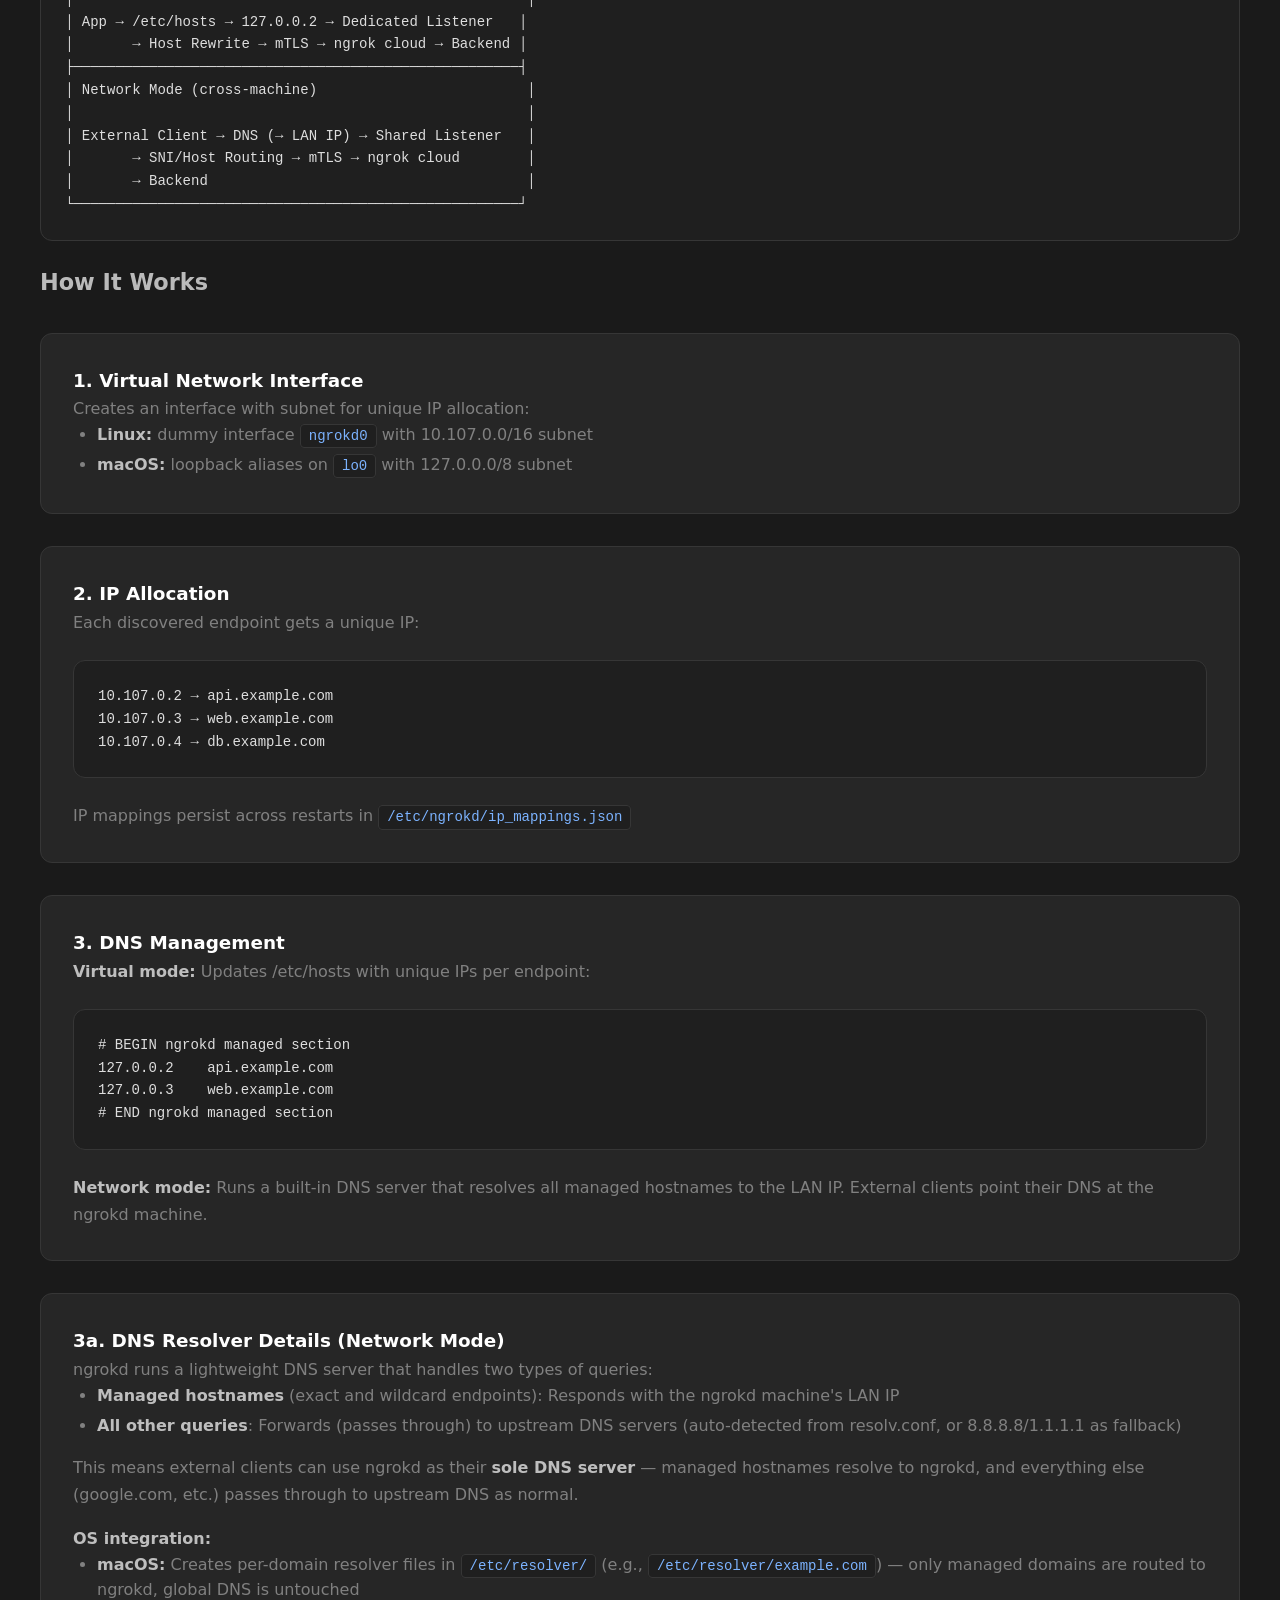
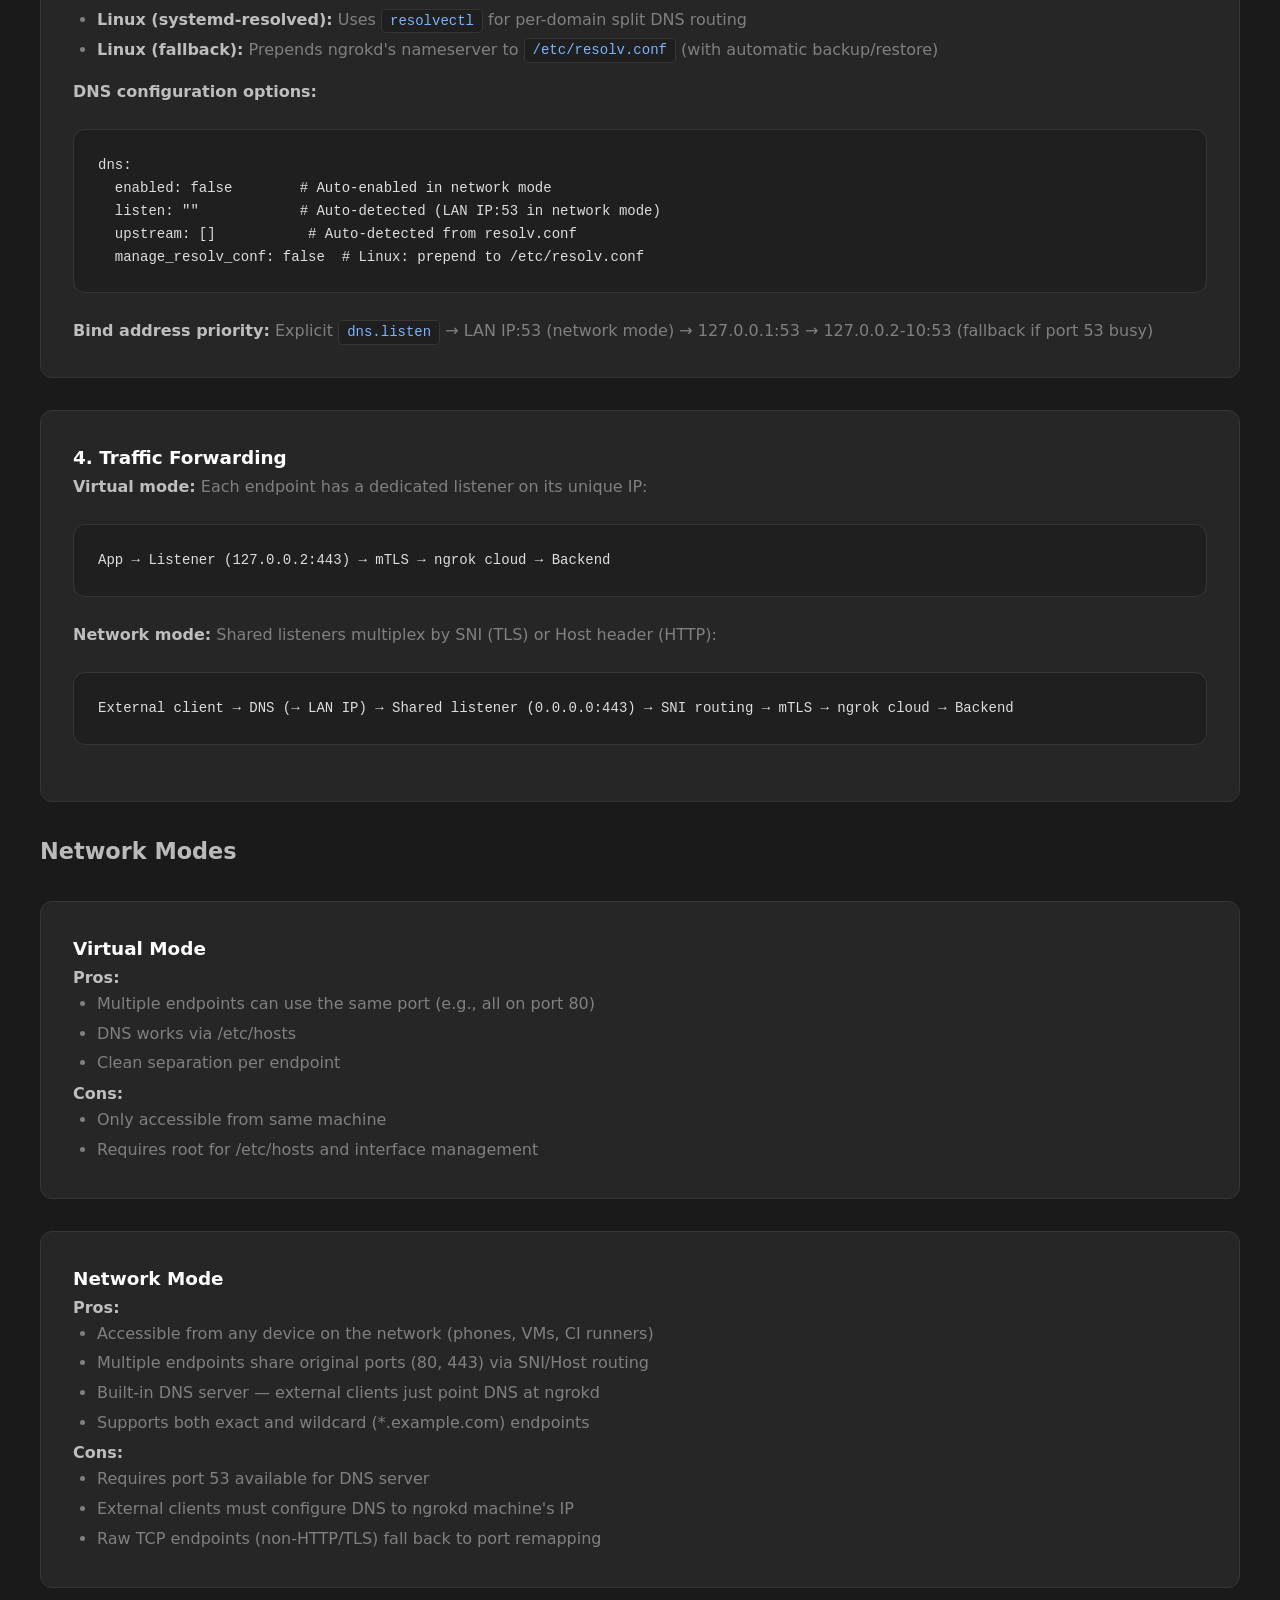
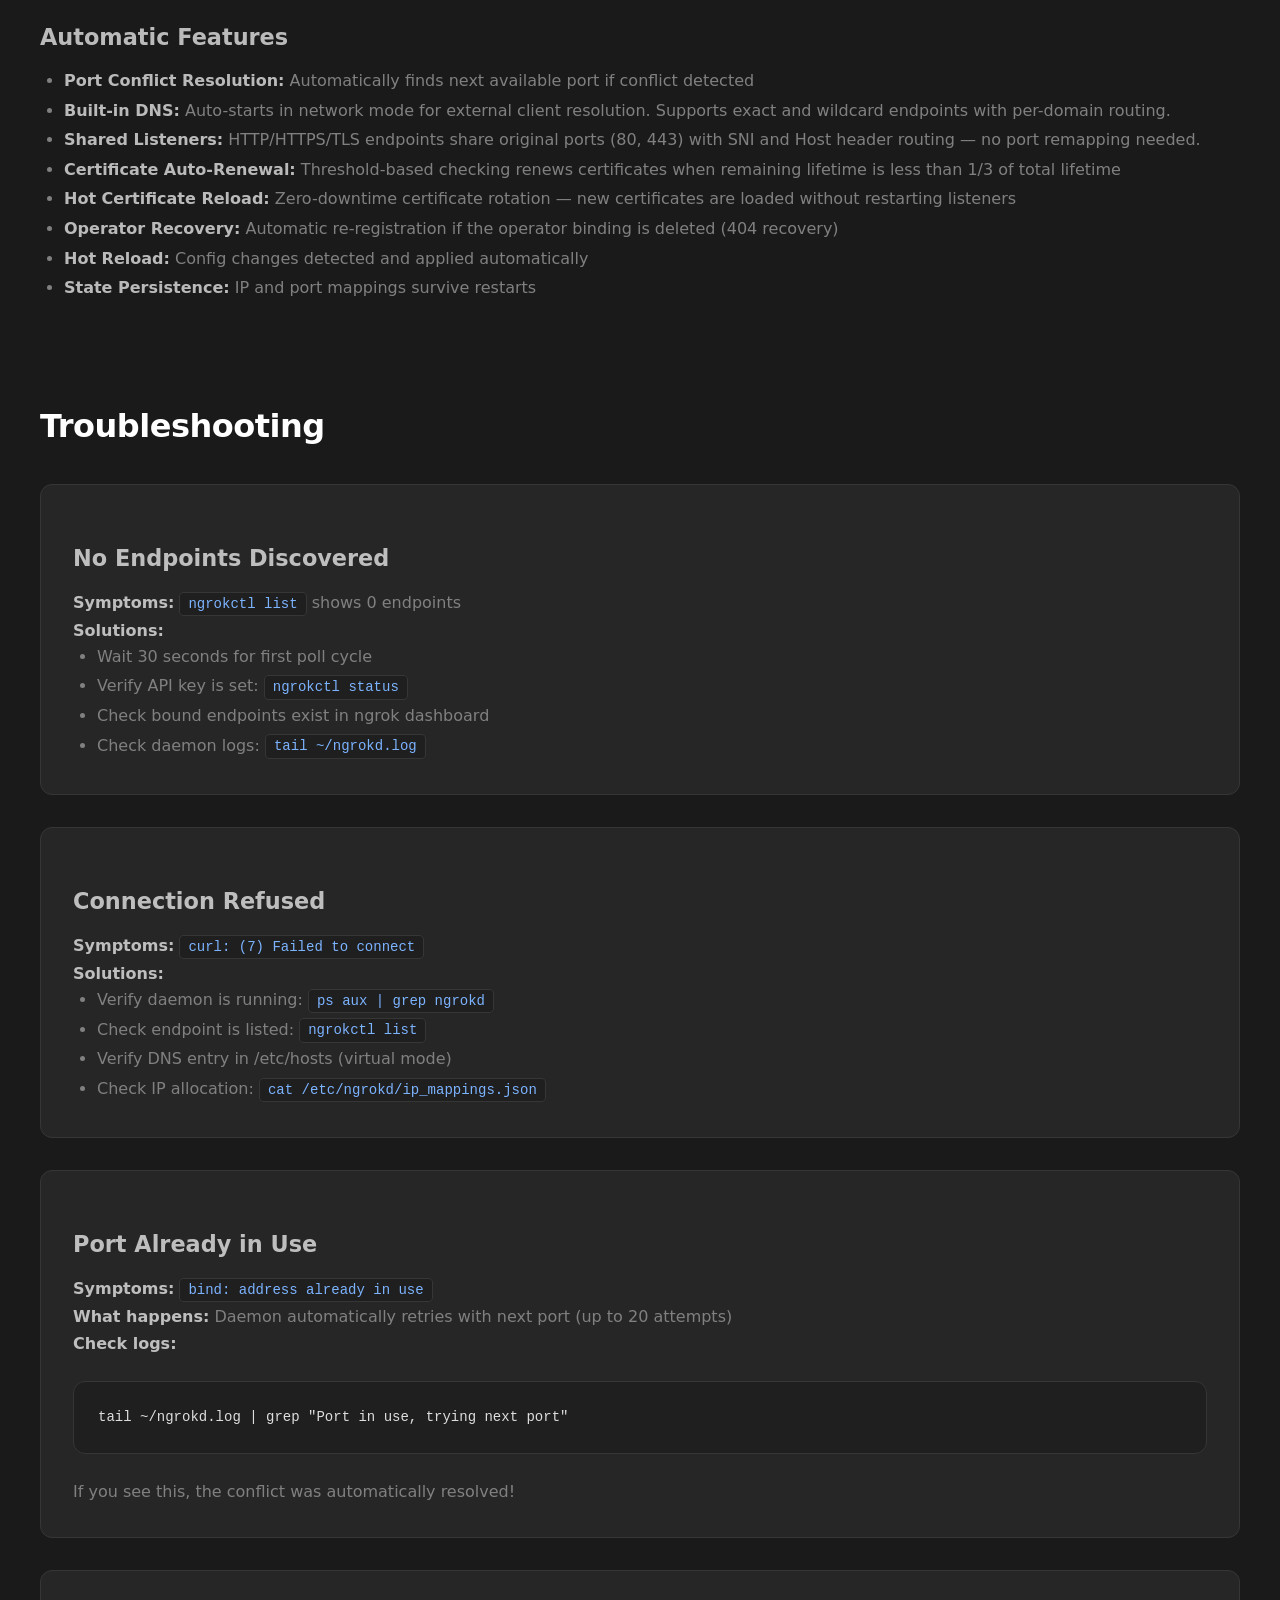
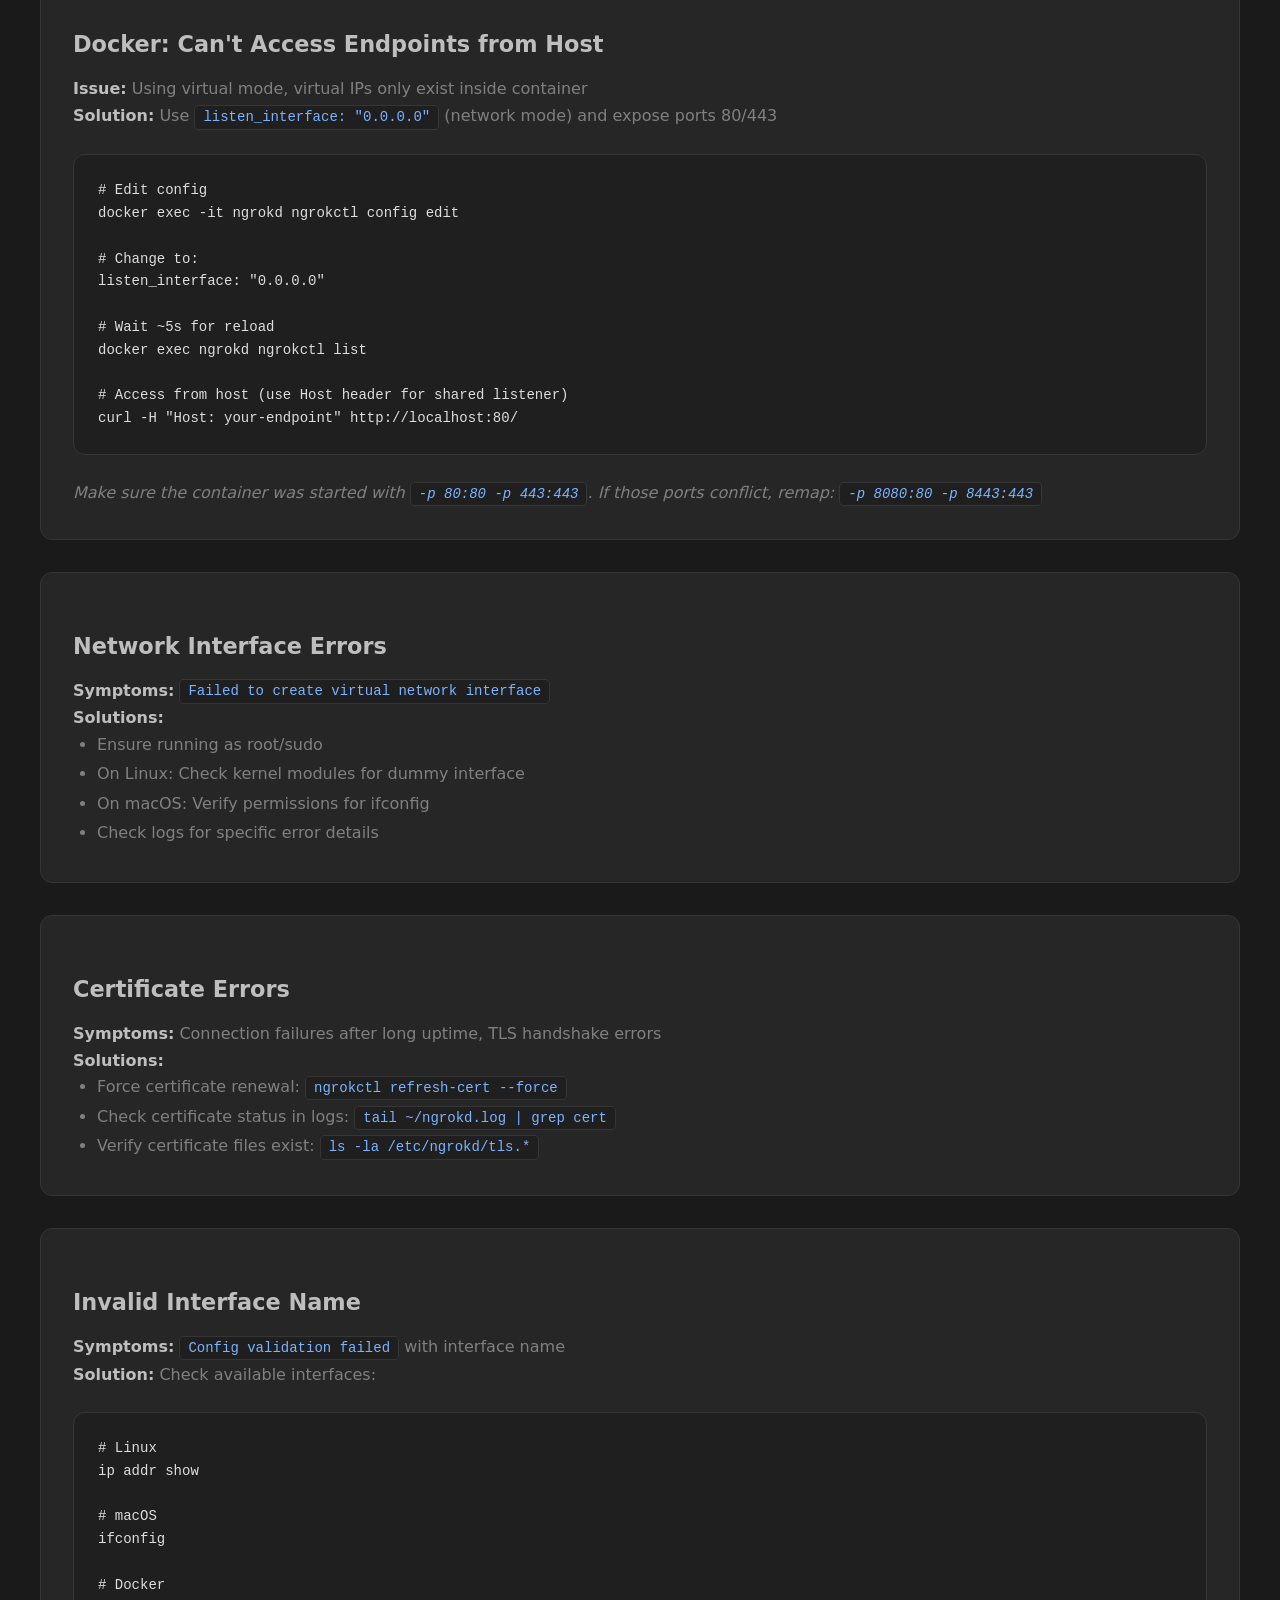
==== commit 166ab97b: "chore: update all references to ngrok/ngrokd Amp-Thread-ID: https://ampcode.com/threads/T-019dfa15-5" ====
--- a/index.html
+++ b/index.html
@@ -28,7 +28,7 @@
       <p>A standalone daemon that enables local and network applications to connect to private endpoints in ngrok's cloud via mTLS, without requiring a Kubernetes cluster.</p>
       <div style="margin-top: 2rem;">
         <a href="#installation" class="btn">Get Started</a>
-        <a href="https://github.com/ishanj12/ngrokd" class="btn btn-secondary" style="margin-left: 1rem;">View on GitHub</a>
+        <a href="https://github.com/ngrok/ngrokd" class="btn btn-secondary" style="margin-left: 1rem;">View on GitHub</a>
       </div>
     </section>
 
@@ -167,22 +167,22 @@
 
       <div id="install-macos" class="tab-content">
         <h3>Quick Install (Recommended)</h3>
-        <pre><code>curl -fsSL https://raw.githubusercontent.com/ishanj12/ngrokd/main/install.sh | sudo bash</code></pre>
+        <pre><code>curl -fsSL https://raw.githubusercontent.com/ngrok/ngrokd/main/install.sh | sudo bash</code></pre>
         
         <h3>Build from Source</h3>
-        <pre><code>git clone https://github.com/ishanj12/ngrokd.git
+        <pre><code>git clone https://github.com/ngrok/ngrokd.git
 cd ngrokd
 make install    # builds + installs to /usr/local/bin + sets up system service</code></pre>
 
         <h3>Download Pre-built Binaries</h3>
         <pre><code># Apple Silicon
-curl -LO https://github.com/ishanj12/ngrokd/releases/download/v0.3.6/ngrokd-v0.3.6-darwin-arm64.tar.gz
+curl -LO https://github.com/ngrok/ngrokd/releases/download/v0.3.6/ngrokd-v0.3.6-darwin-arm64.tar.gz
 tar xzf ngrokd-v0.3.6-darwin-arm64.tar.gz
 cd ngrokd-v0.3.6-darwin-arm64
 sudo ./install.sh
 
 # Intel Mac
-curl -LO https://github.com/ishanj12/ngrokd/releases/download/v0.3.6/ngrokd-v0.3.6-darwin-amd64.tar.gz
+curl -LO https://github.com/ngrok/ngrokd/releases/download/v0.3.6/ngrokd-v0.3.6-darwin-amd64.tar.gz
 tar xzf ngrokd-v0.3.6-darwin-amd64.tar.gz
 cd ngrokd-v0.3.6-darwin-amd64
 sudo ./install.sh</code></pre>
@@ -211,22 +211,22 @@
 
       <div id="install-linux" class="tab-content">
         <h3>Quick Install (Recommended)</h3>
-        <pre><code>curl -fsSL https://raw.githubusercontent.com/ishanj12/ngrokd/main/install.sh | sudo bash</code></pre>
+        <pre><code>curl -fsSL https://raw.githubusercontent.com/ngrok/ngrokd/main/install.sh | sudo bash</code></pre>
         
         <h3>Build from Source</h3>
-        <pre><code>git clone https://github.com/ishanj12/ngrokd.git
+        <pre><code>git clone https://github.com/ngrok/ngrokd.git
 cd ngrokd
 make install    # builds + installs to /usr/local/bin + sets up systemd service</code></pre>
 
         <h3>Download Pre-built Binaries</h3>
         <pre><code># AMD64
-curl -LO https://github.com/ishanj12/ngrokd/releases/download/v0.3.6/ngrokd-v0.3.6-linux-amd64.tar.gz
+curl -LO https://github.com/ngrok/ngrokd/releases/download/v0.3.6/ngrokd-v0.3.6-linux-amd64.tar.gz
 tar xzf ngrokd-v0.3.6-linux-amd64.tar.gz
 cd ngrokd-v0.3.6-linux-amd64
 sudo ./install.sh
 
 # ARM64
-curl -LO https://github.com/ishanj12/ngrokd/releases/download/v0.3.6/ngrokd-v0.3.6-linux-arm64.tar.gz
+curl -LO https://github.com/ngrok/ngrokd/releases/download/v0.3.6/ngrokd-v0.3.6-linux-arm64.tar.gz
 tar xzf ngrokd-v0.3.6-linux-arm64.tar.gz
 cd ngrokd-v0.3.6-linux-arm64
 sudo ./install.sh</code></pre>
@@ -258,7 +258,7 @@
         <p><strong>Run PowerShell as Administrator</strong></p>
         
         <p><strong>1. Download and extract:</strong></p>
-        <pre><code>iwr https://github.com/ishanj12/ngrokd/releases/download/v0.3.6/ngrokd-v0.3.6-windows-amd64.tar.gz -OutFile ngrokd.tar.gz
+        <pre><code>iwr https://github.com/ngrok/ngrokd/releases/download/v0.3.6/ngrokd-v0.3.6-windows-amd64.tar.gz -OutFile ngrokd.tar.gz
 tar -xzf ngrokd.tar.gz
 cd ngrokd-v0.3.6-windows-amd64</code></pre>
 
@@ -309,12 +309,12 @@
 ngrokctl list
 curl.exe http://your-endpoint/</code></pre>
 
-        <p style="margin-top: 1rem;"><strong>Note:</strong> ngrokd requires Administrator privileges to manage the hosts file and network adapters. See the <a href="https://github.com/ishanj12/ngrokd/blob/main/WINDOWS.md" target="_blank">Windows Guide</a> for details.</p>
+        <p style="margin-top: 1rem;"><strong>Note:</strong> ngrokd requires Administrator privileges to manage the hosts file and network adapters. See the <a href="https://github.com/ngrok/ngrokd/blob/main/WINDOWS.md" target="_blank">Windows Guide</a> for details.</p>
       </div>
 
       <div id="install-docker" class="tab-content">
         <h3>Pull Image</h3>
-        <pre><code>docker pull ishanjain8108/ngrokd:latest</code></pre>
+        <pre><code>docker pull ngrok/ngrokd:latest</code></pre>
 
         <h3>Run Container (Network Mode)</h3>
         <p>Endpoints share ports 80/443 via SNI/Host header routing. Built-in DNS server resolves managed hostnames inside the container.</p>
@@ -327,7 +327,7 @@
   -p 443:443 \
   -p 9080-9100:9080-9100 \
   -v ngrokd-data:/etc/ngrokd \
-  ishanjain8108/ngrokd:latest</code></pre>
+  ngrok/ngrokd:latest</code></pre>
         <p style="margin-top: 0.5rem;"><em>Set <code>listen_interface: "0.0.0.0"</code> in config. Ports 80/443 are for shared listeners, 9080+ for non-standard port endpoints. If 80/443 conflict on host, remap: <code>-p 8080:80 -p 8443:443</code></em></p>
 
         <h3>Run Container (Virtual Mode)</h3>
@@ -339,7 +339,7 @@
   -p 8081:8081 \
   -p 9080-9100:9080-9100 \
   -v ngrokd-data:/etc/ngrokd \
-  ishanjain8108/ngrokd:latest</code></pre>
+  ngrok/ngrokd:latest</code></pre>
         <p style="margin-top: 0.5rem;"><em>Virtual mode requires NET_ADMIN for interface/IP creation. Virtual IPs only exist inside the container — use network mode for host access.</em></p>
 
         <h3>Verify</h3>
@@ -349,8 +349,8 @@
 # List endpoints (wait ~30s first)
 docker exec ngrokd ngrokctl list
 
-# Test endpoint (network mode — use Host header)
-curl -H "Host: your-endpoint" http://localhost:80/
+# Test endpoint
+docker exec ngrokd curl http://your-endpoint/
 
 # Health check
 curl http://localhost:8081/health</code></pre>
@@ -358,7 +358,7 @@
         <h3>Using Docker Compose</h3>
         <pre><code>services:
   ngrokd:
-    image: ishanjain8108/ngrokd:latest
+    image: ngrok/ngrokd:latest
     container_name: ngrokd
     cap_add:
       - NET_ADMIN
@@ -887,7 +887,7 @@
   <footer>
     <div class="container">
       <p>ngrokd v0.3.6 | Based on the ngrok Kubernetes Operator connection protocol</p>
-      <p style="margin-top: 0.5rem;"><a href="https://github.com/ishanj12/ngrokd">GitHub</a> | <a href="https://hub.docker.com/r/ishanjain8108/ngrokd">Docker Hub</a></p>
+      <p style="margin-top: 0.5rem;"><a href="https://github.com/ngrok/ngrokd">GitHub</a> | <a href="https://hub.docker.com/r/ngrok/ngrokd">Docker Hub</a></p>
     </div>
   </footer>
 
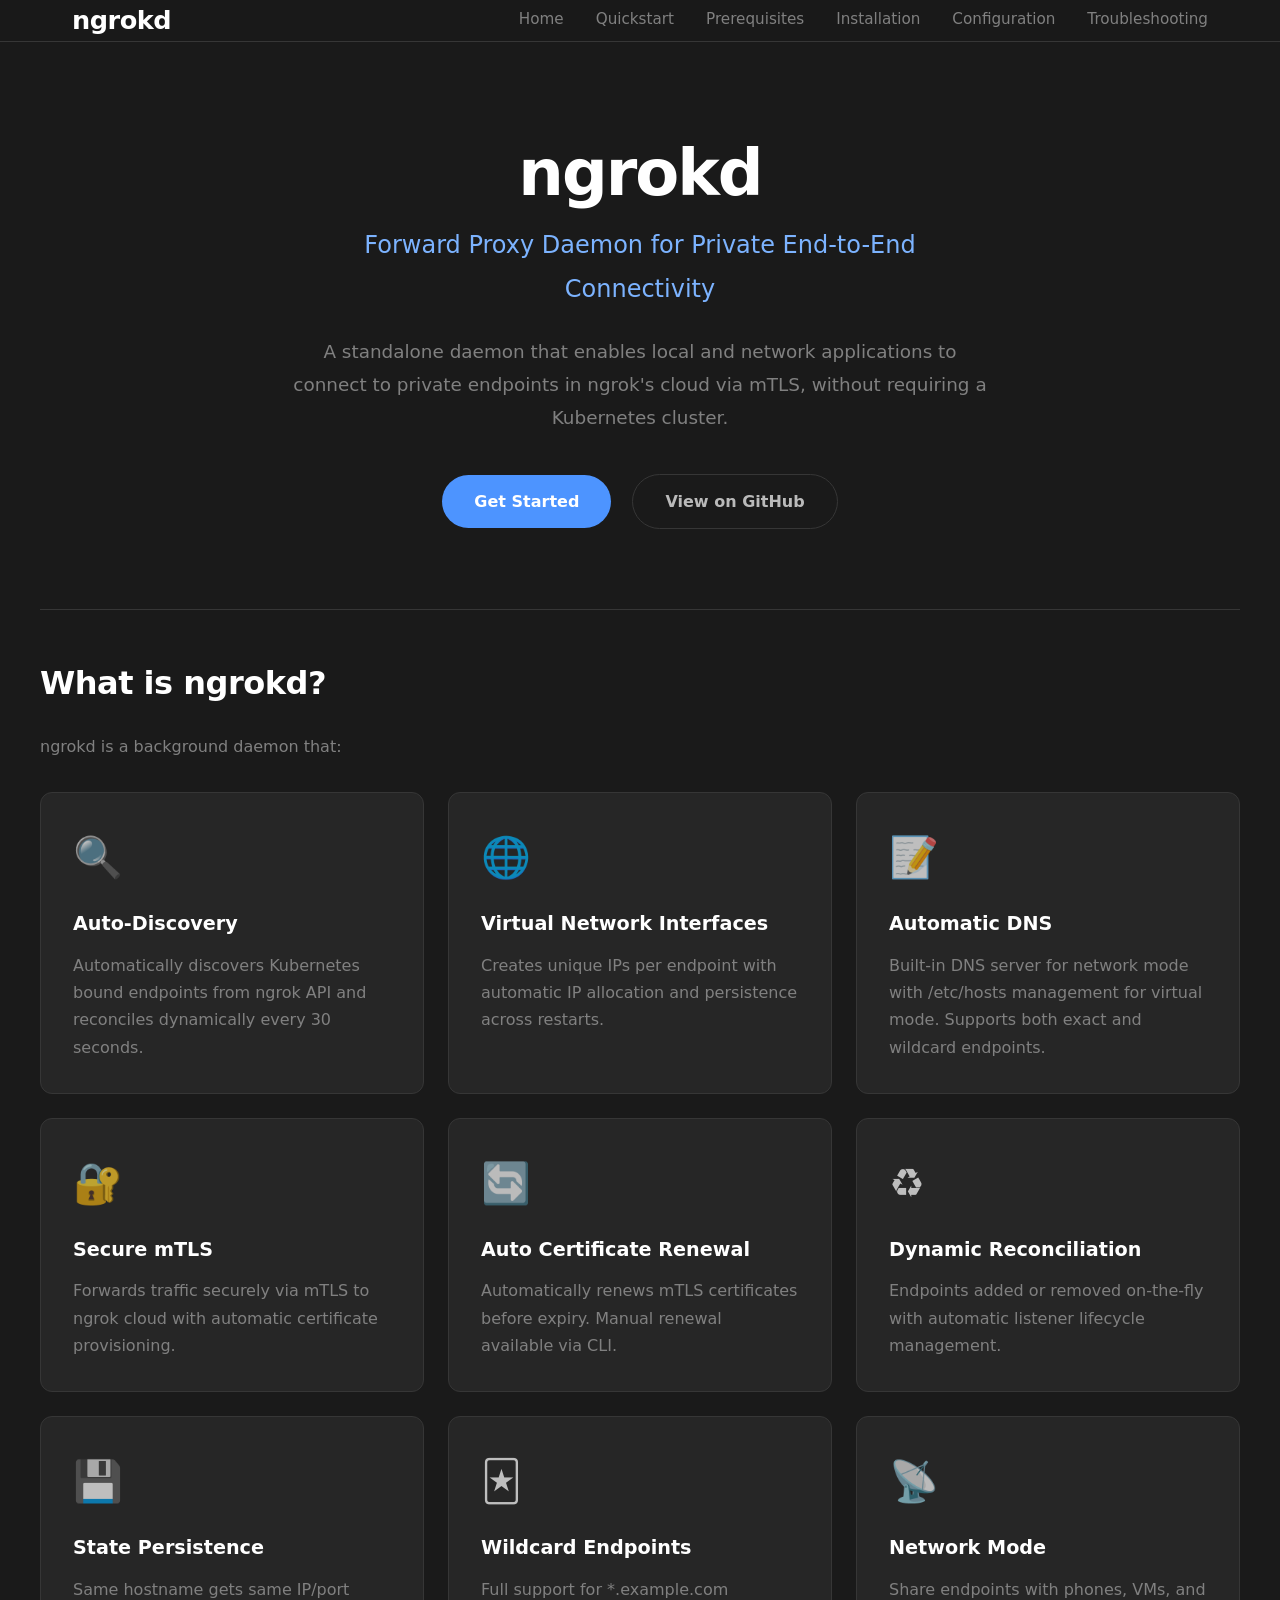
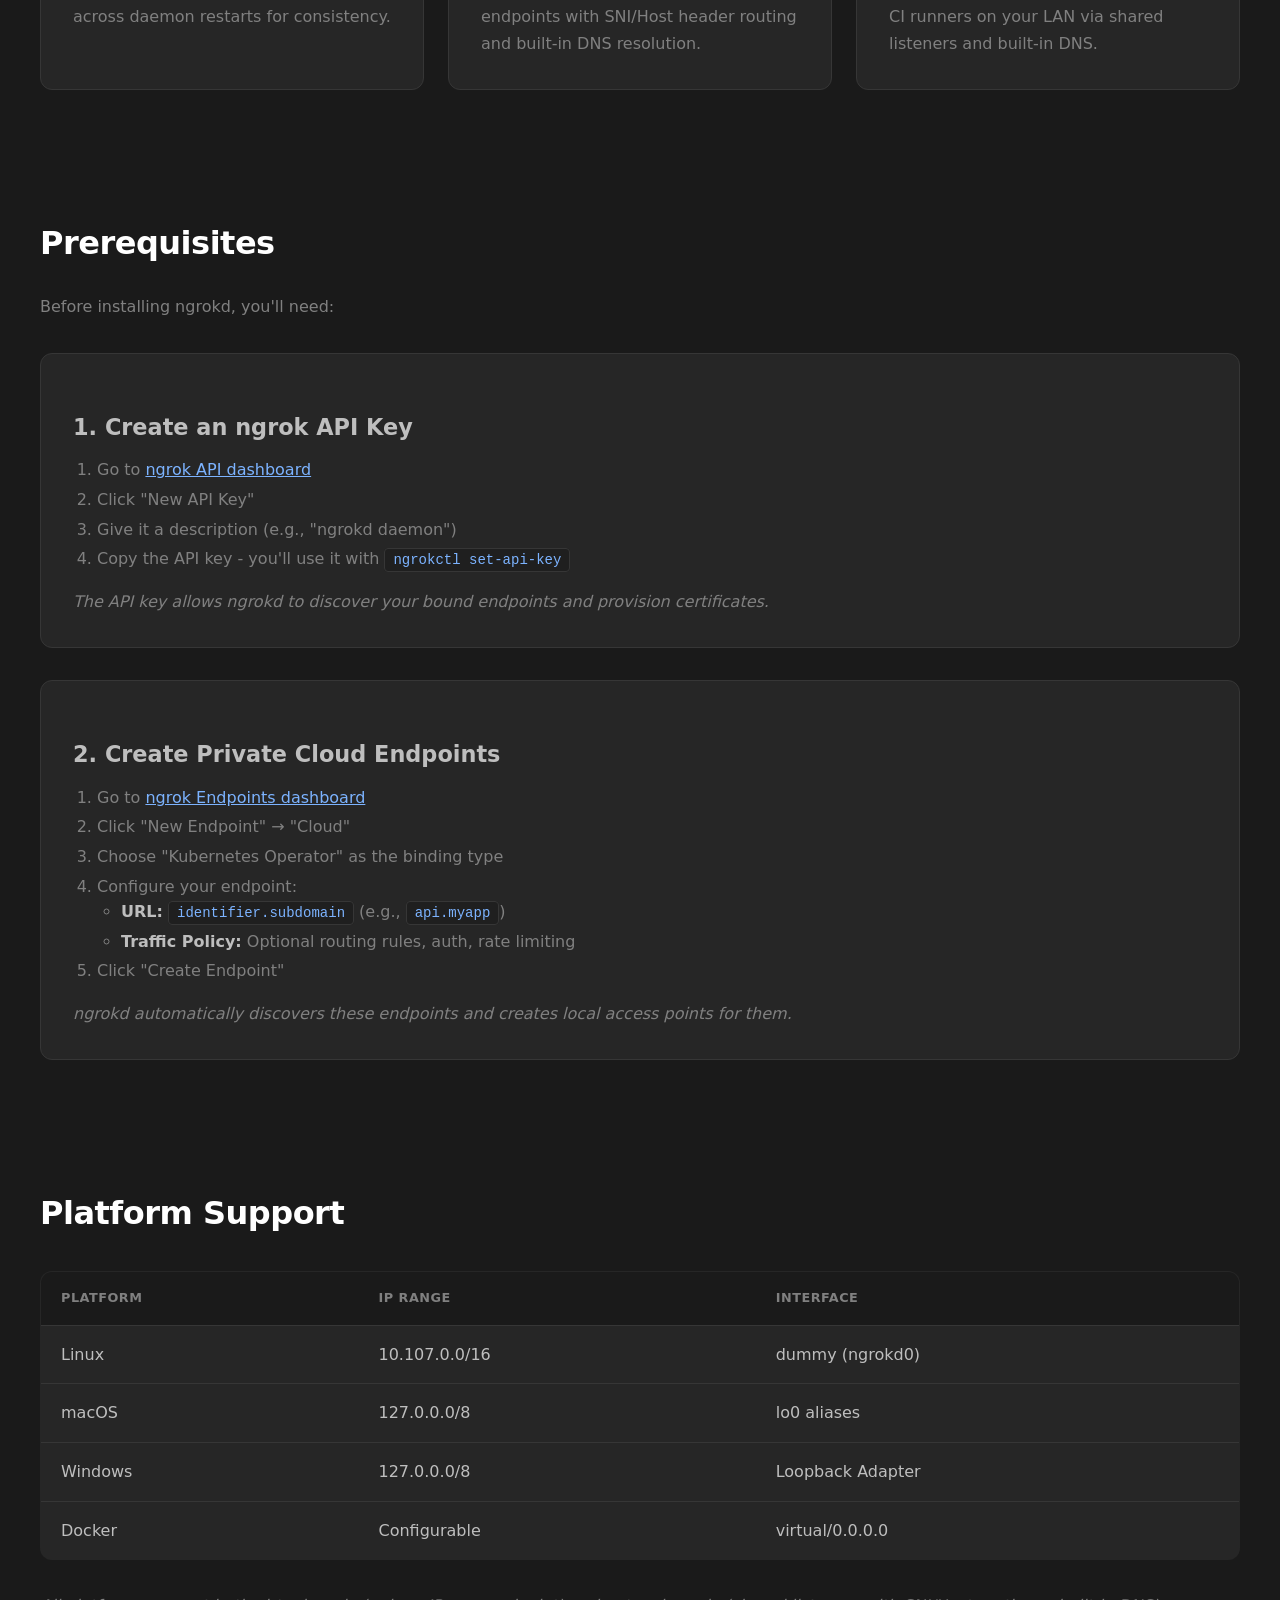
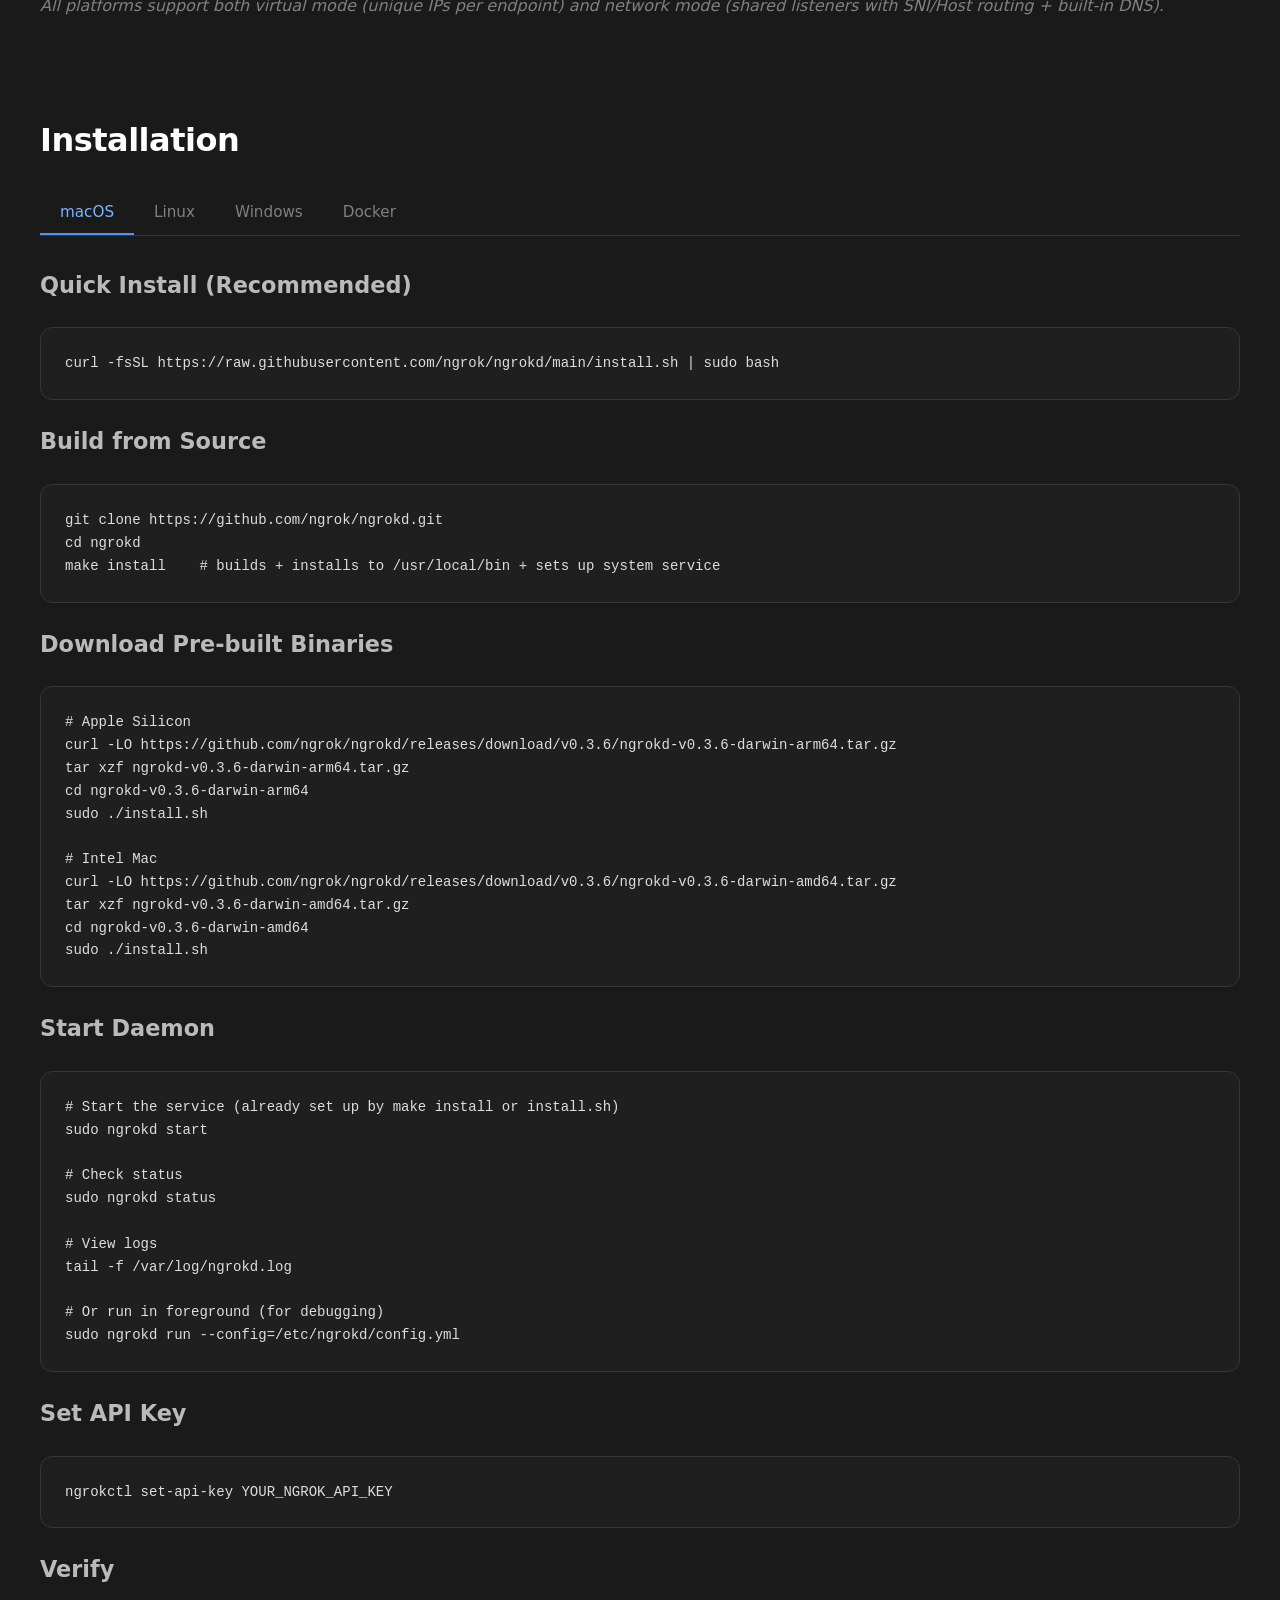
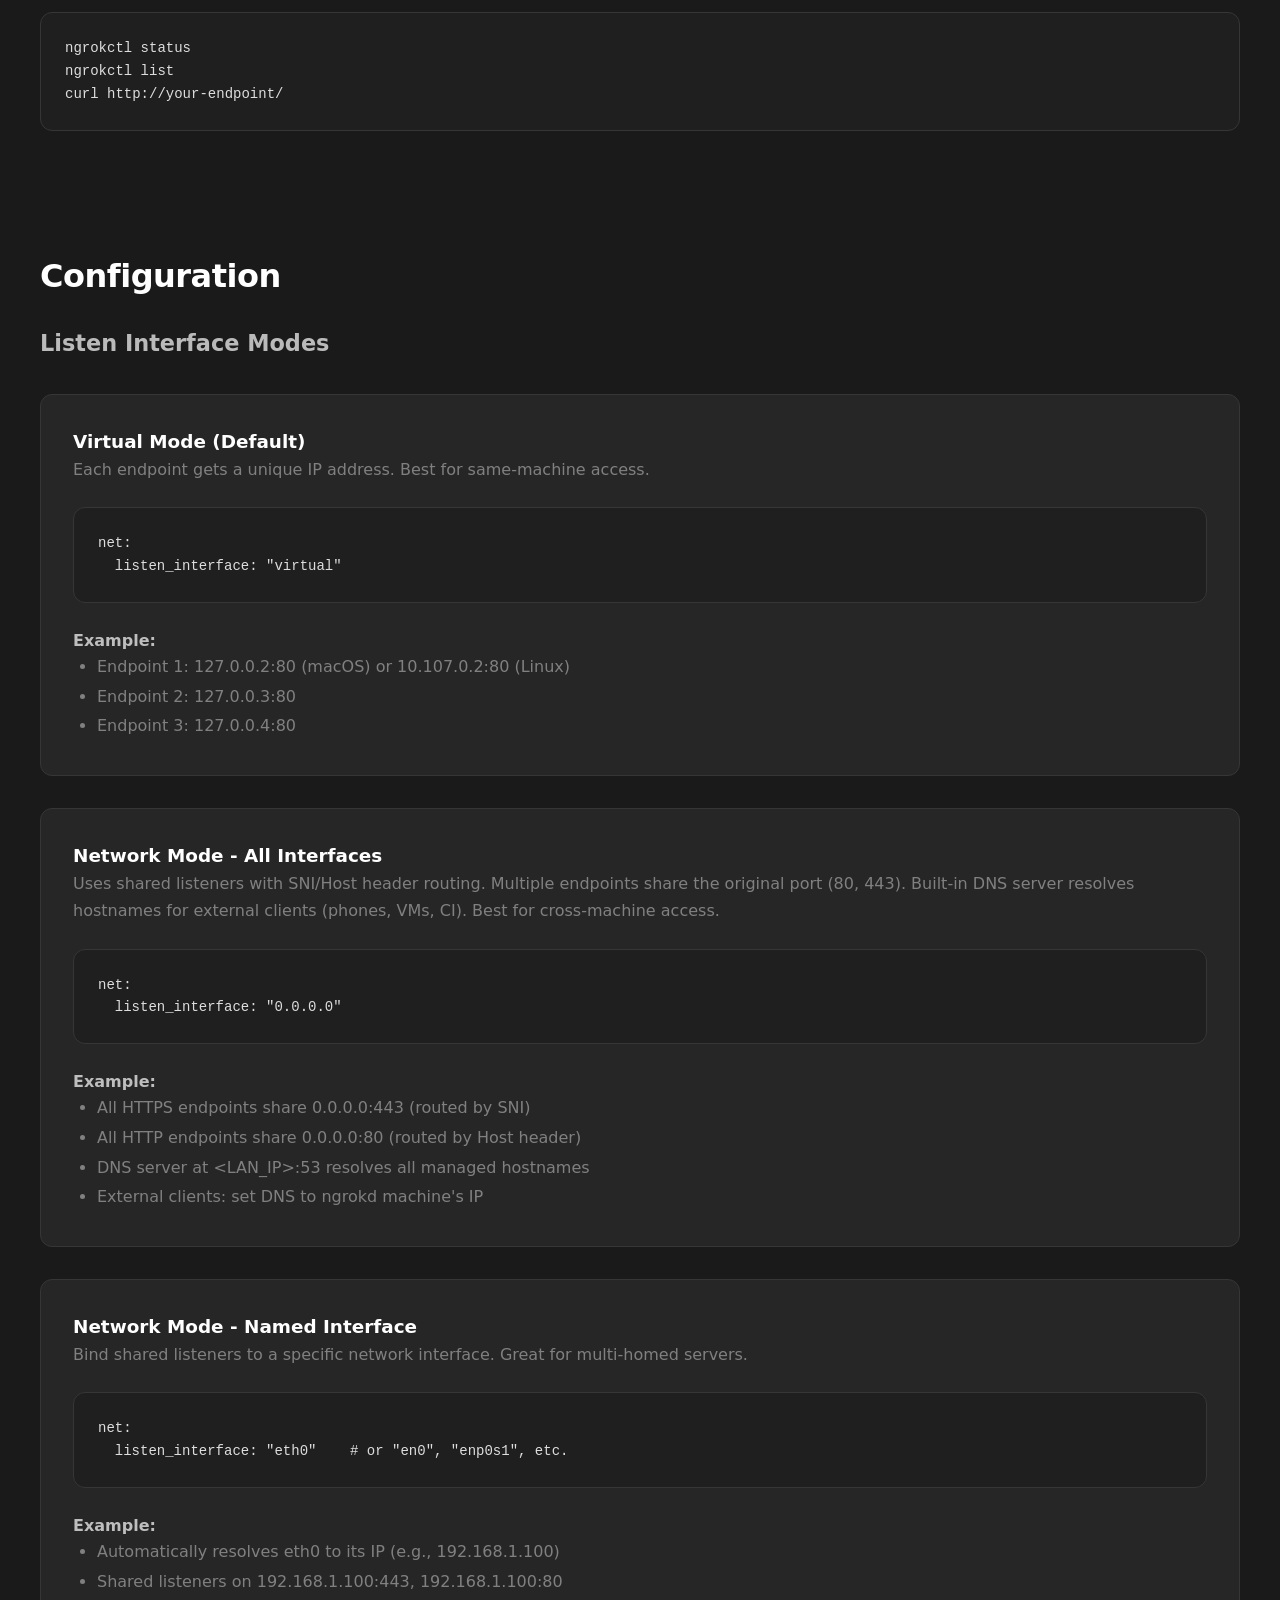
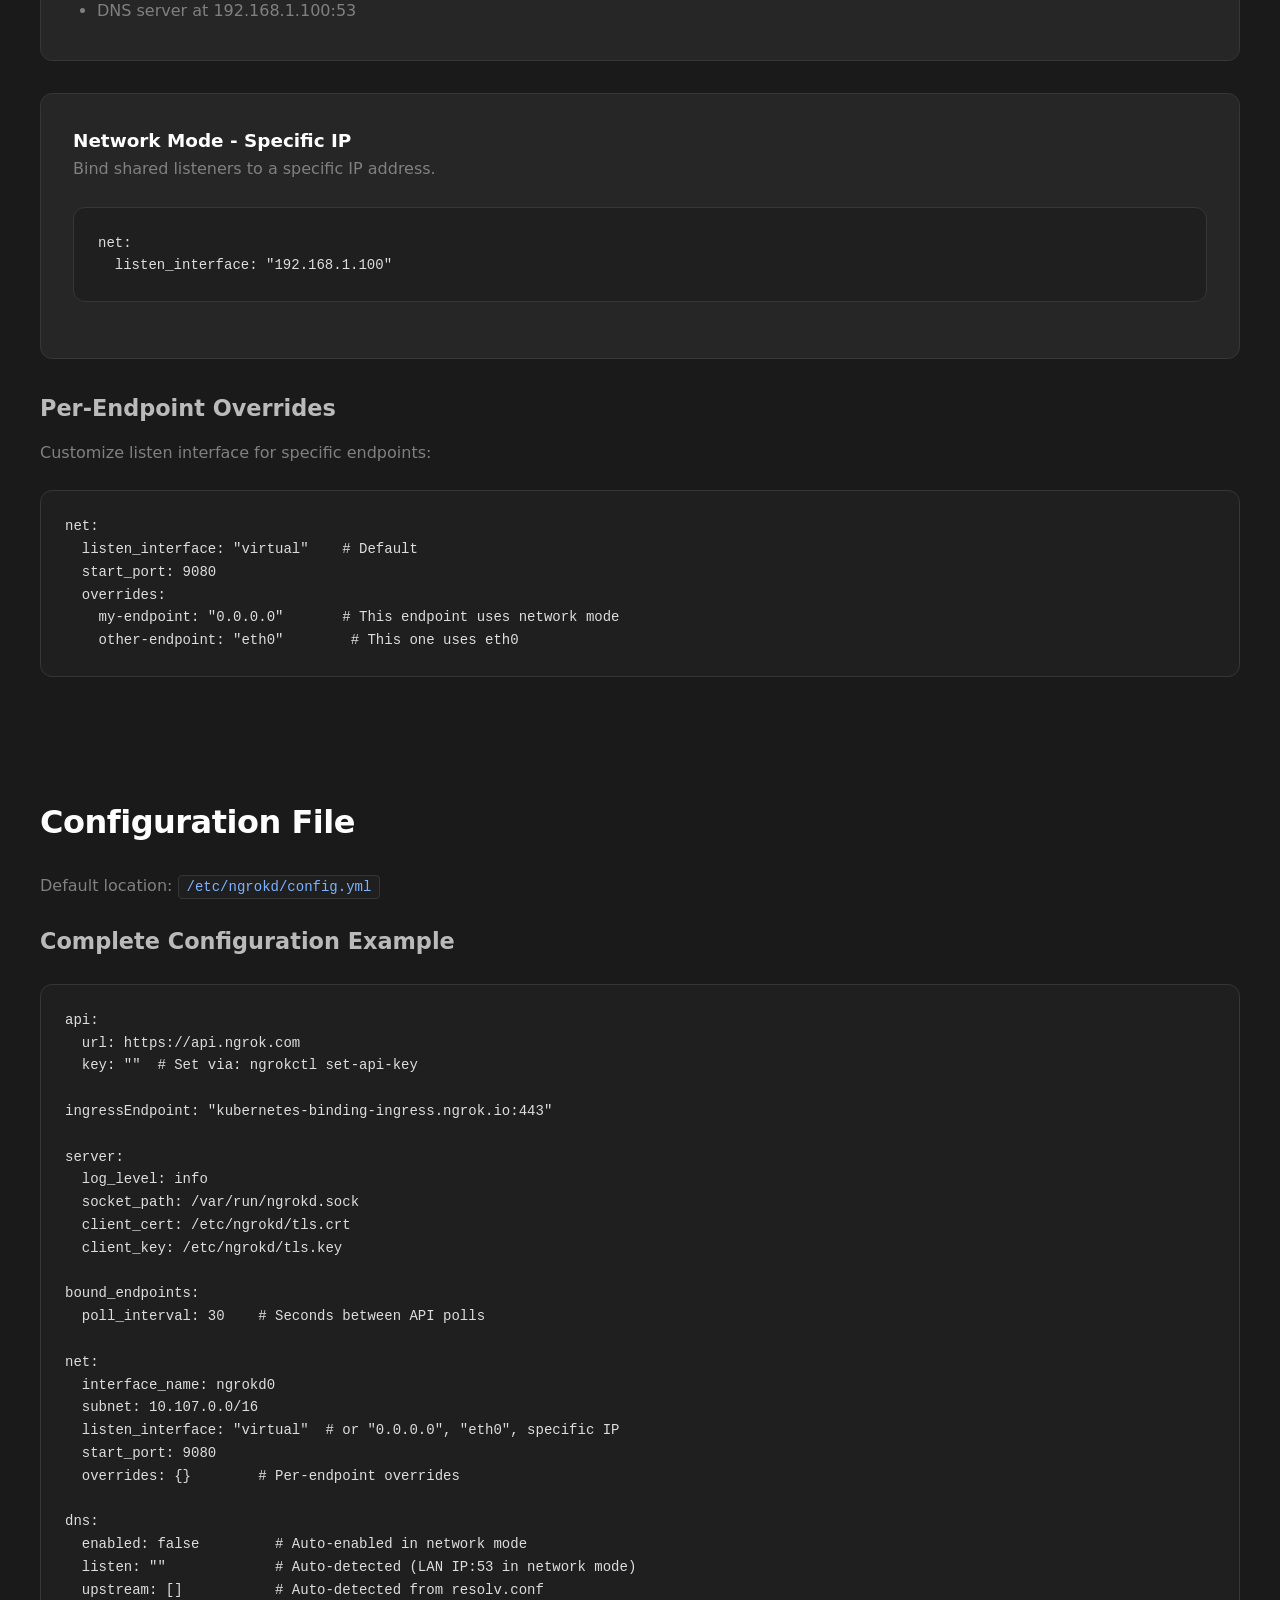
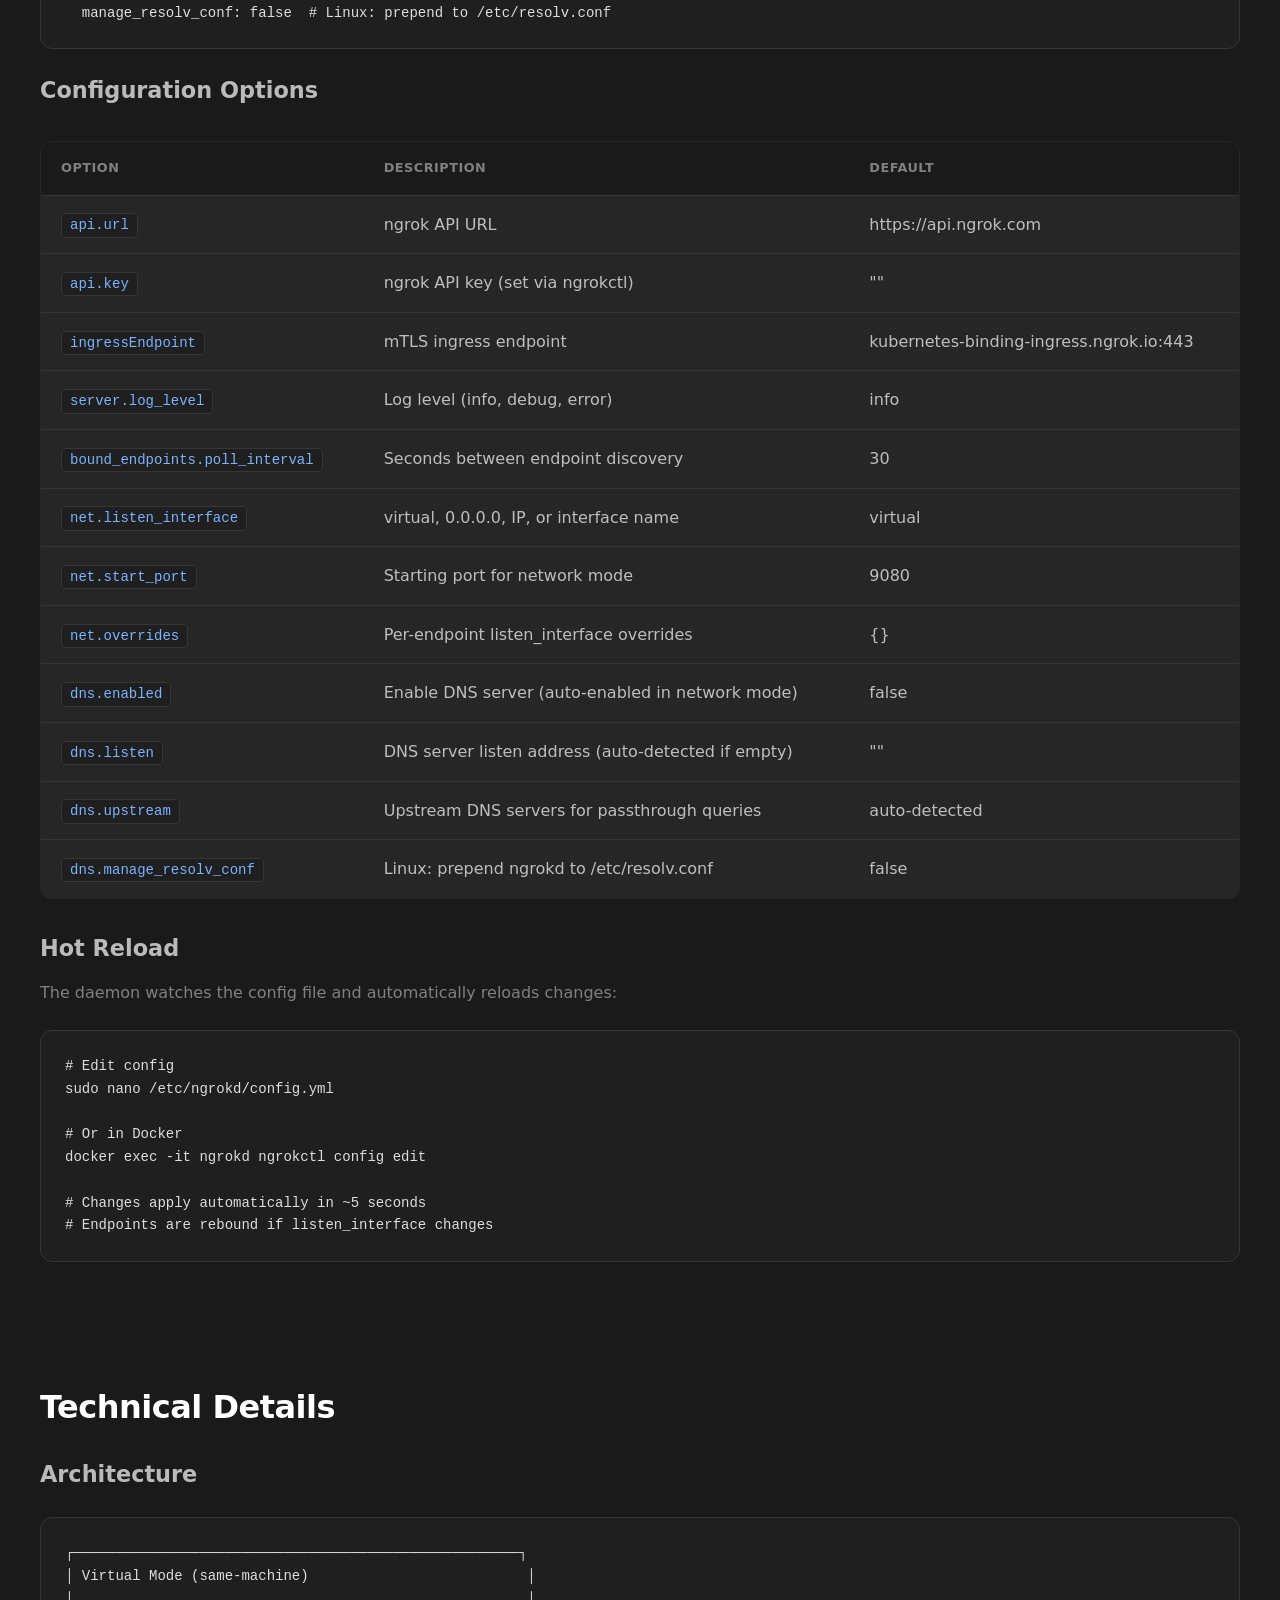
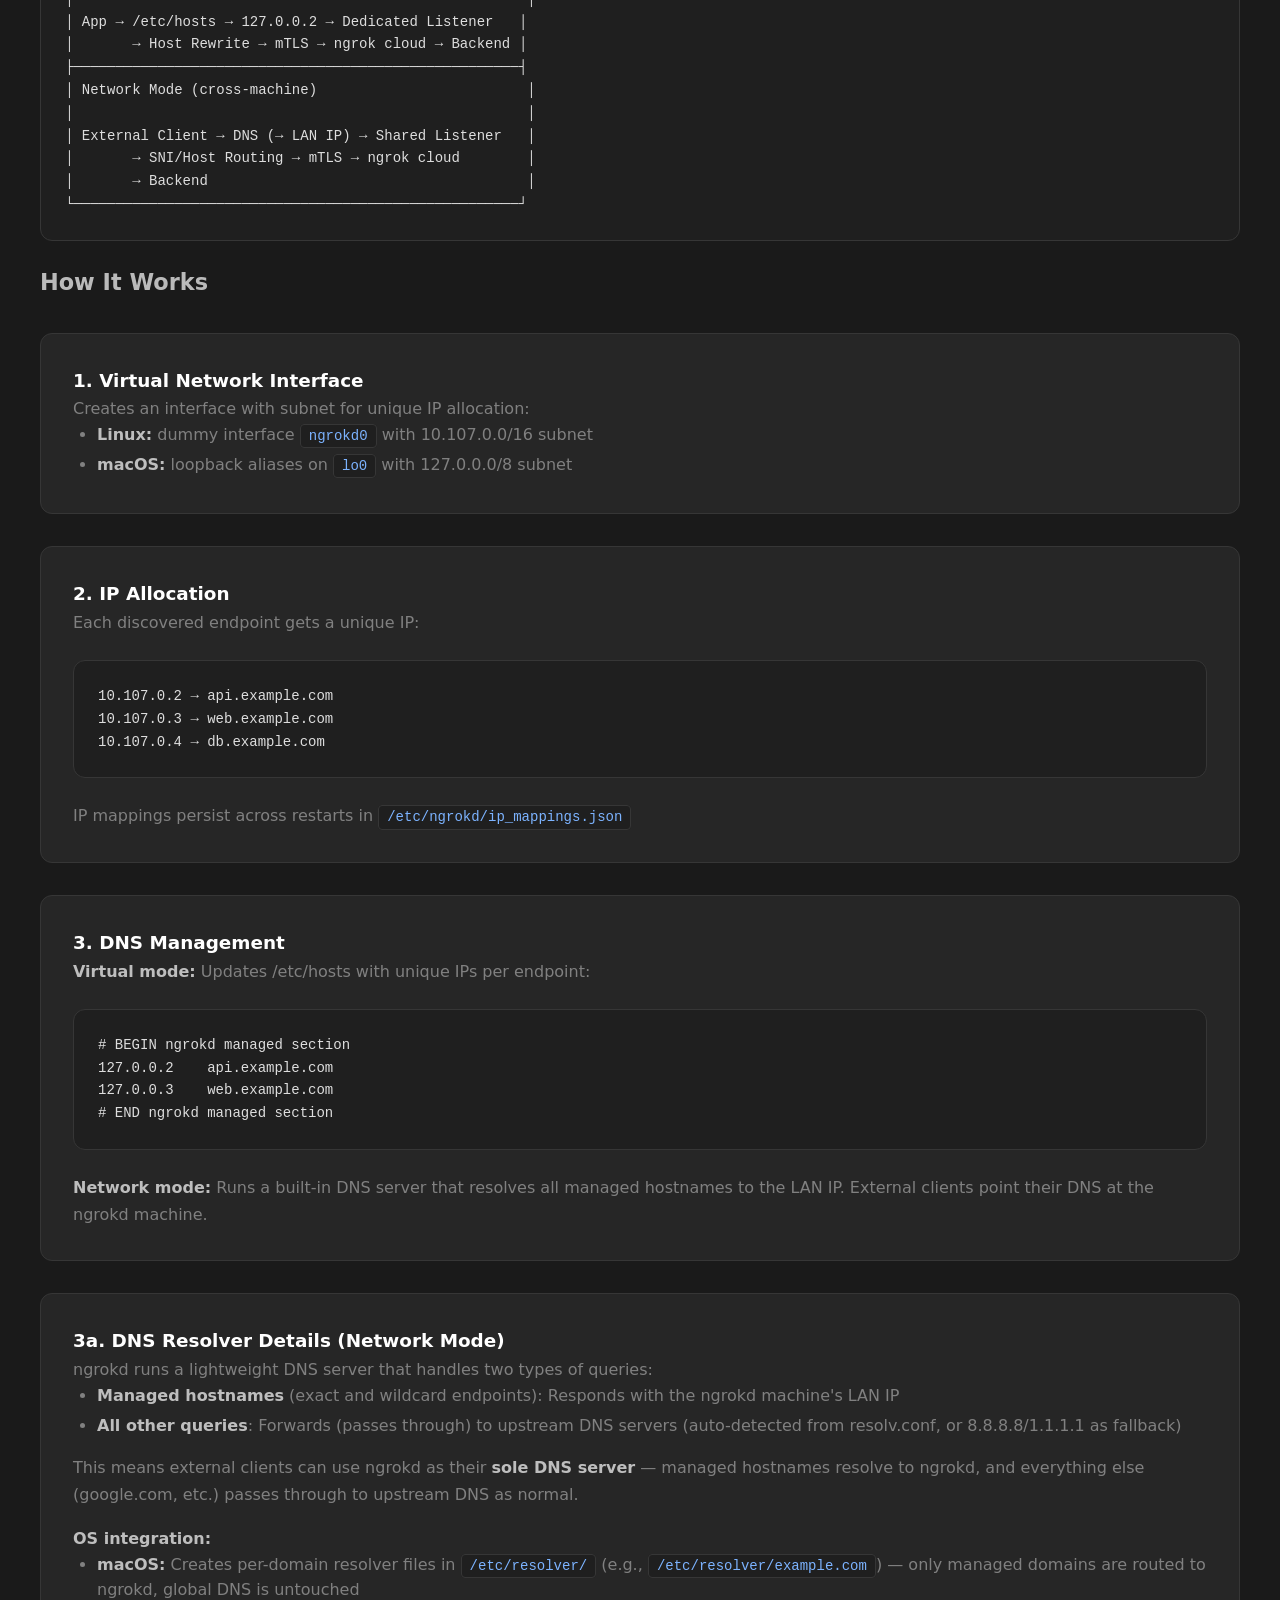
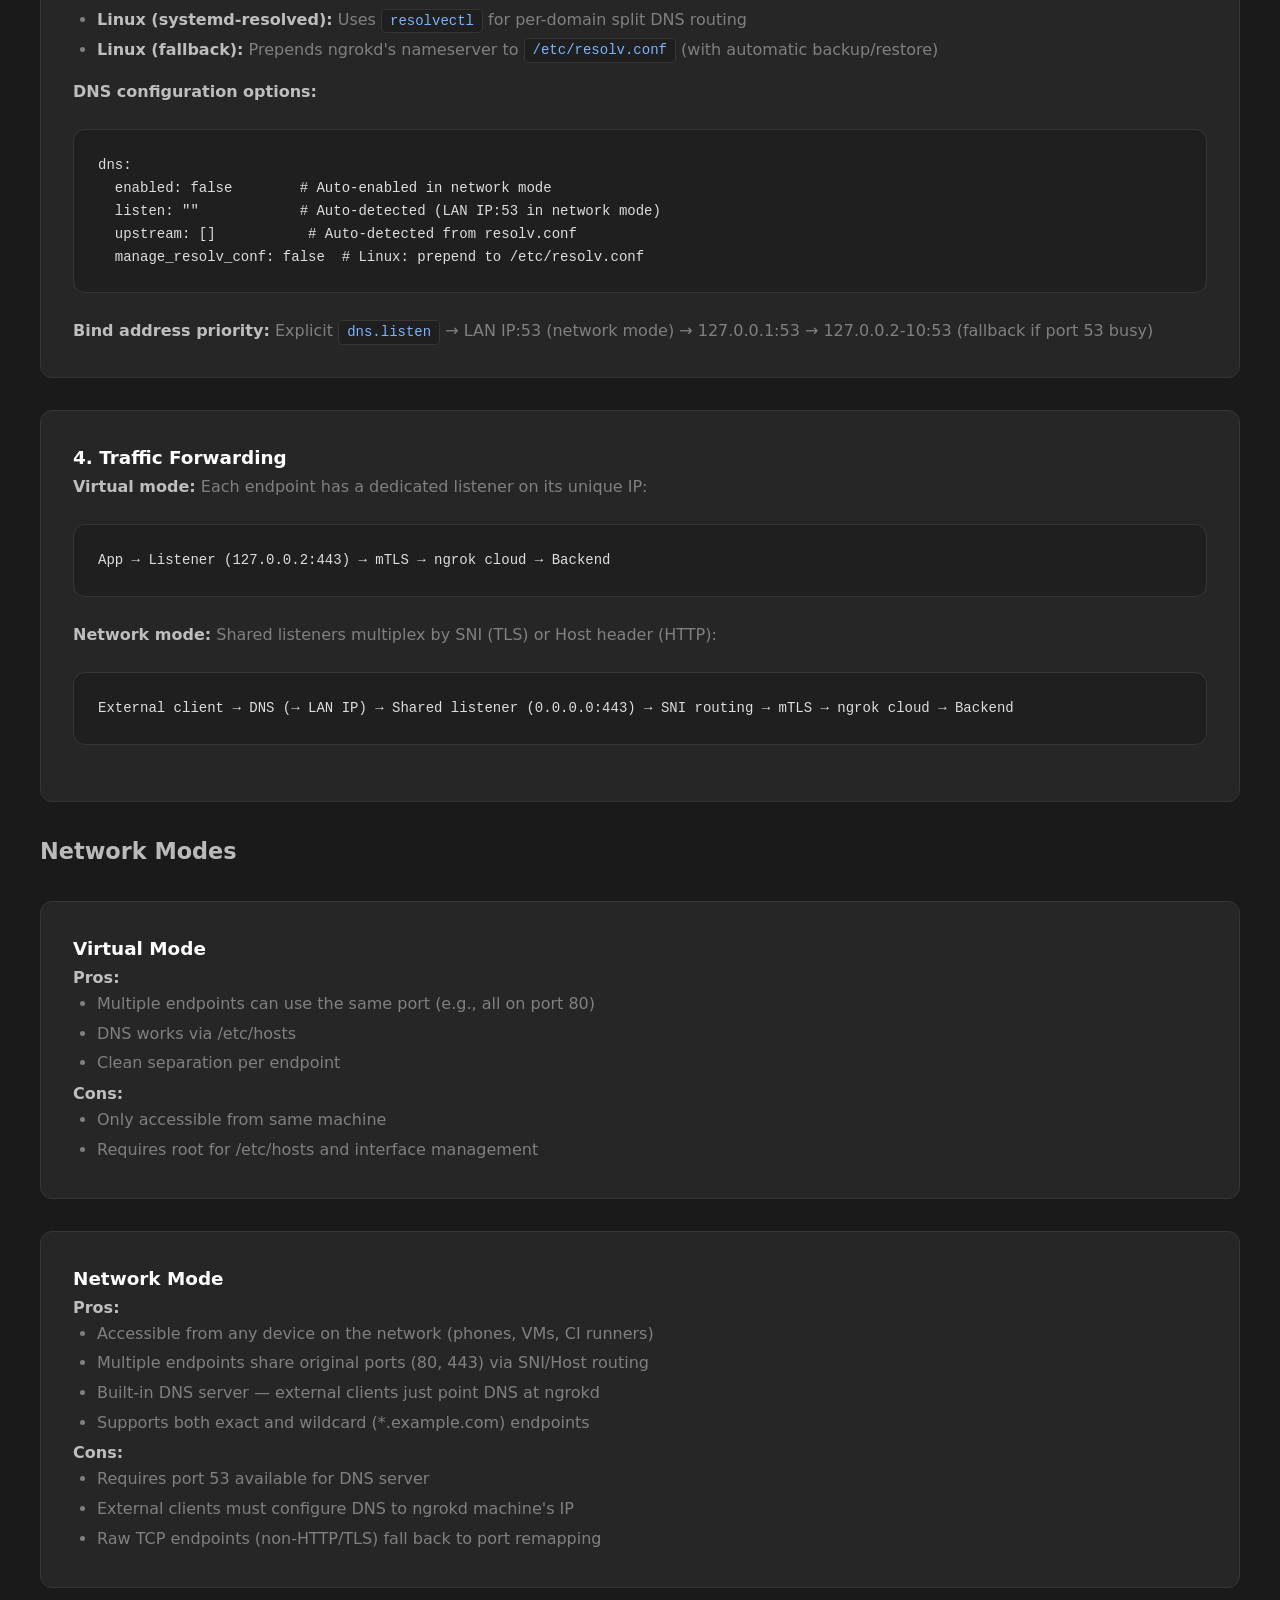
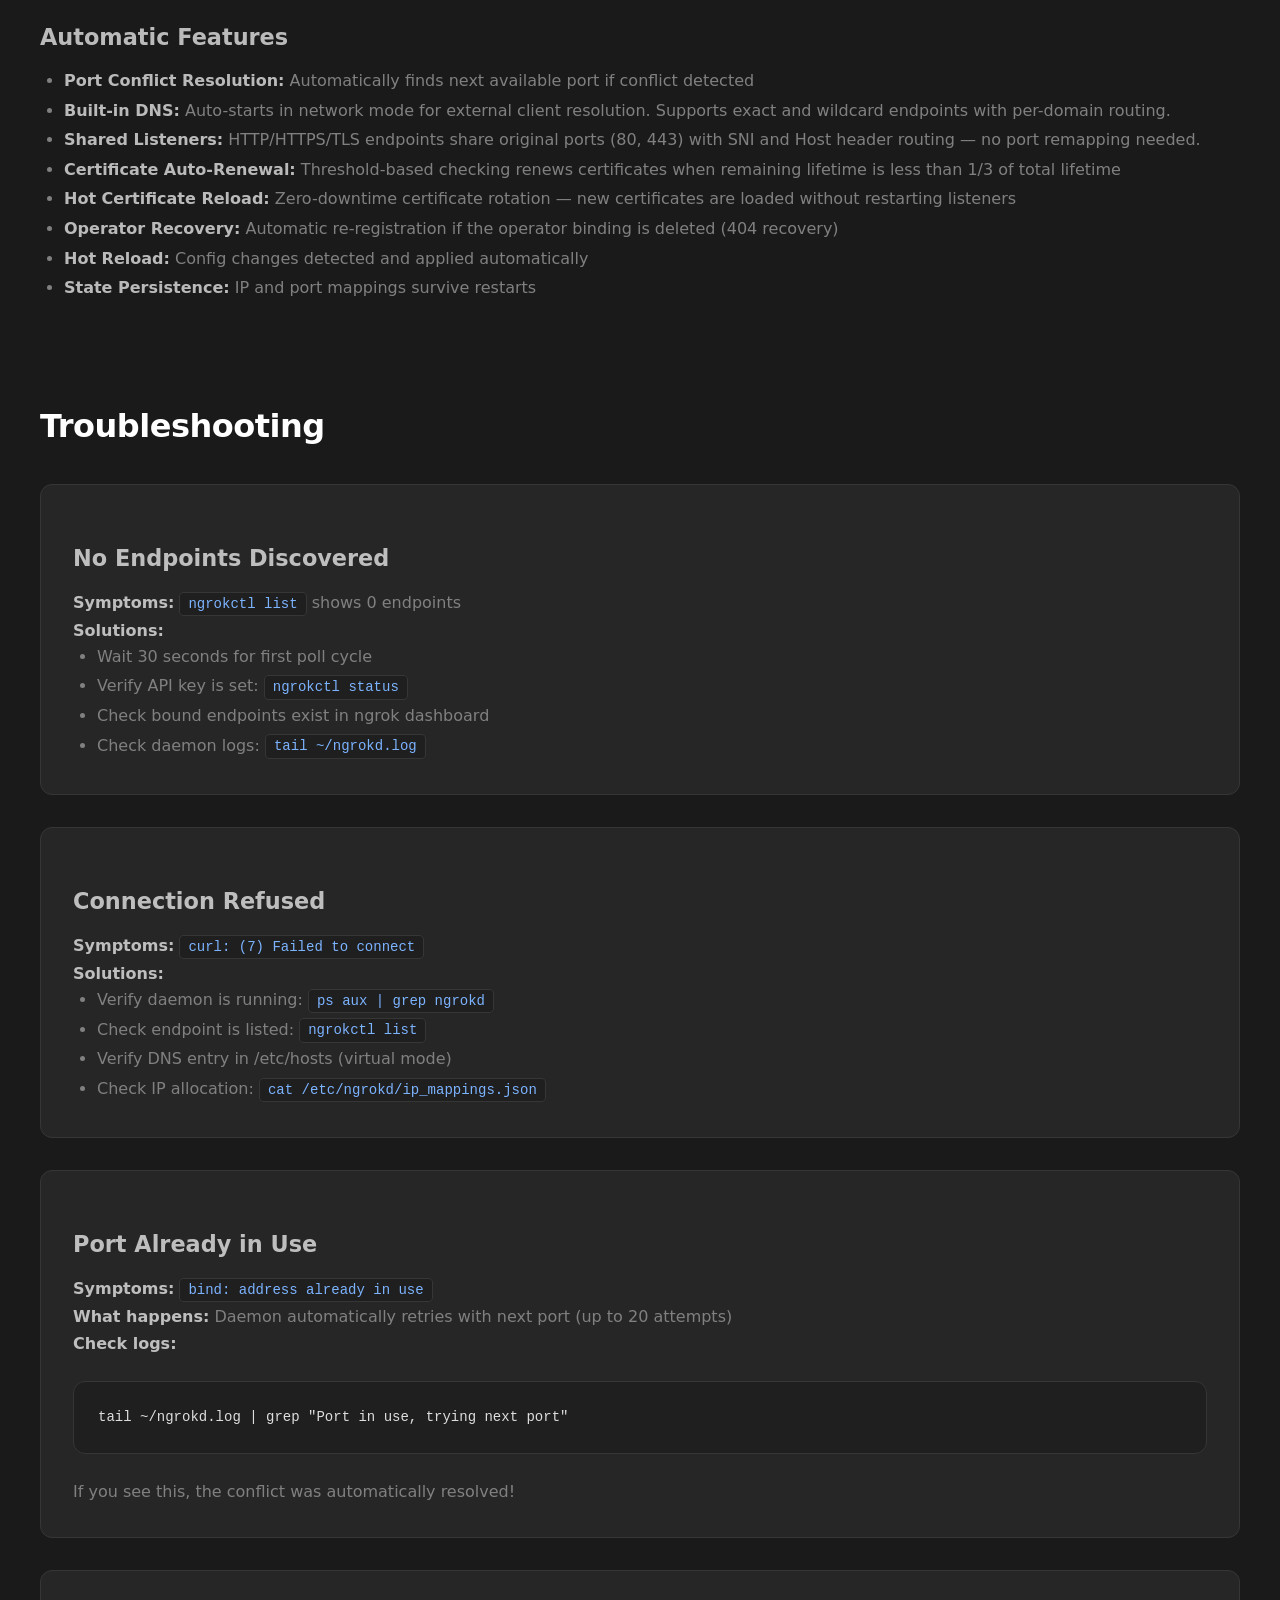
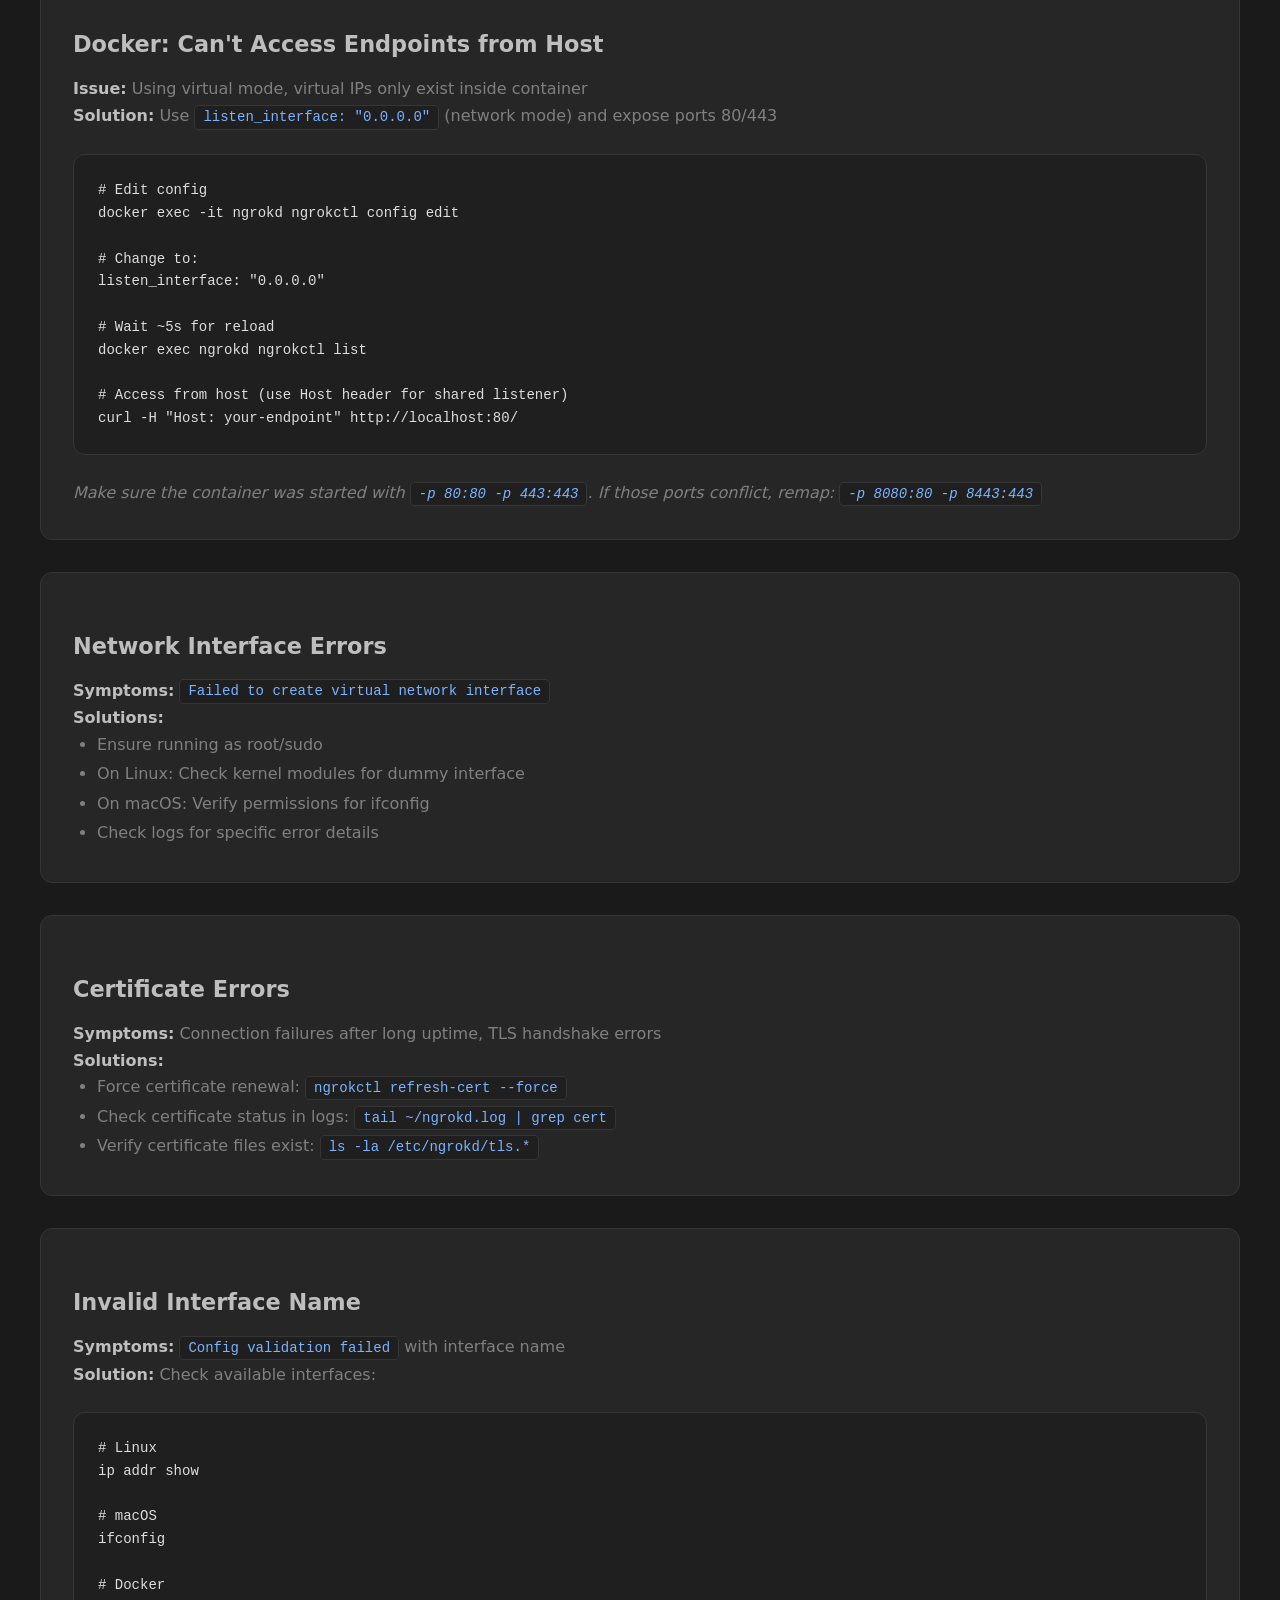
==== commit 3c3aa540: "feat: add ngrokd quickstart guide with tabbed install/config instructions Amp-Thread-ID: https://amp" ====
--- a/index.html
+++ b/index.html
@@ -12,6 +12,7 @@
       <a href="#introduction" class="logo">ngrokd</a>
       <ul class="nav-links">
         <li><a href="#introduction">Home</a></li>
+        <li><a href="quickstart.html">Quickstart</a></li>
         <li><a href="#prerequisites">Prerequisites</a></li>
         <li><a href="#installation">Installation</a></li>
         <li><a href="#configuration">Configuration</a></li>
@@ -331,16 +332,14 @@
         <p style="margin-top: 0.5rem;"><em>Set <code>listen_interface: "0.0.0.0"</code> in config. Ports 80/443 are for shared listeners, 9080+ for non-standard port endpoints. If 80/443 conflict on host, remap: <code>-p 8080:80 -p 8443:443</code></em></p>
 
         <h3>Run Container (Virtual Mode)</h3>
-        <p>Each endpoint gets a unique IP inside the container. Only accessible from within the container.</p>
+        <p>Each endpoint gets a unique IP inside the container. Ideal for CI/CD pipelines where processes inside the container need to reach endpoints directly.</p>
         <pre><code>docker run -d \
   --name ngrokd \
   --cap-add=NET_ADMIN \
   -e NGROK_API_KEY=your_api_key \
-  -p 8081:8081 \
-  -p 9080-9100:9080-9100 \
   -v ngrokd-data:/etc/ngrokd \
   ngrok/ngrokd:latest</code></pre>
-        <p style="margin-top: 0.5rem;"><em>Virtual mode requires NET_ADMIN for interface/IP creation. Virtual IPs only exist inside the container — use network mode for host access.</em></p>
+        <p style="margin-top: 0.5rem;"><em>Virtual mode requires NET_ADMIN for interface/IP creation. Virtual IPs only exist inside the container — no port mappings needed. Use network mode if you need access from the host or other machines.</em></p>
 
         <h3>Verify</h3>
         <pre><code># Check status
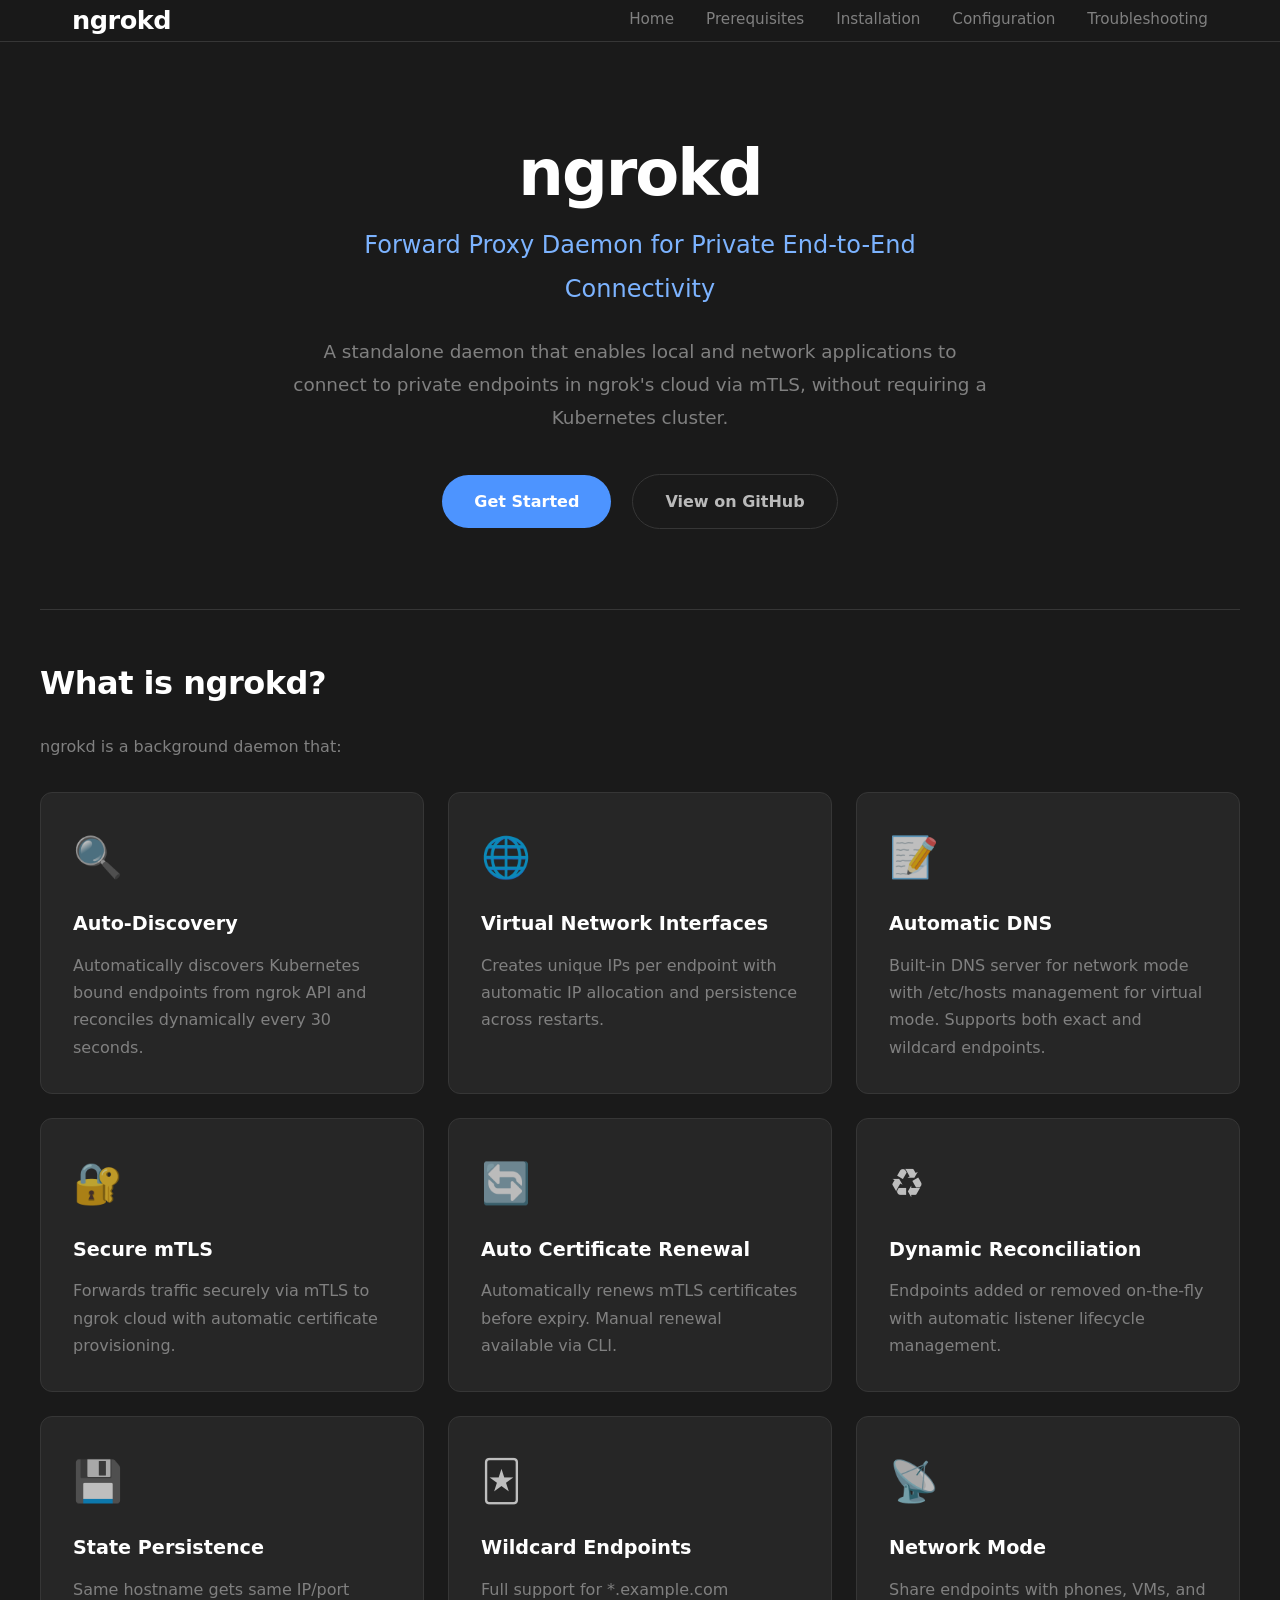
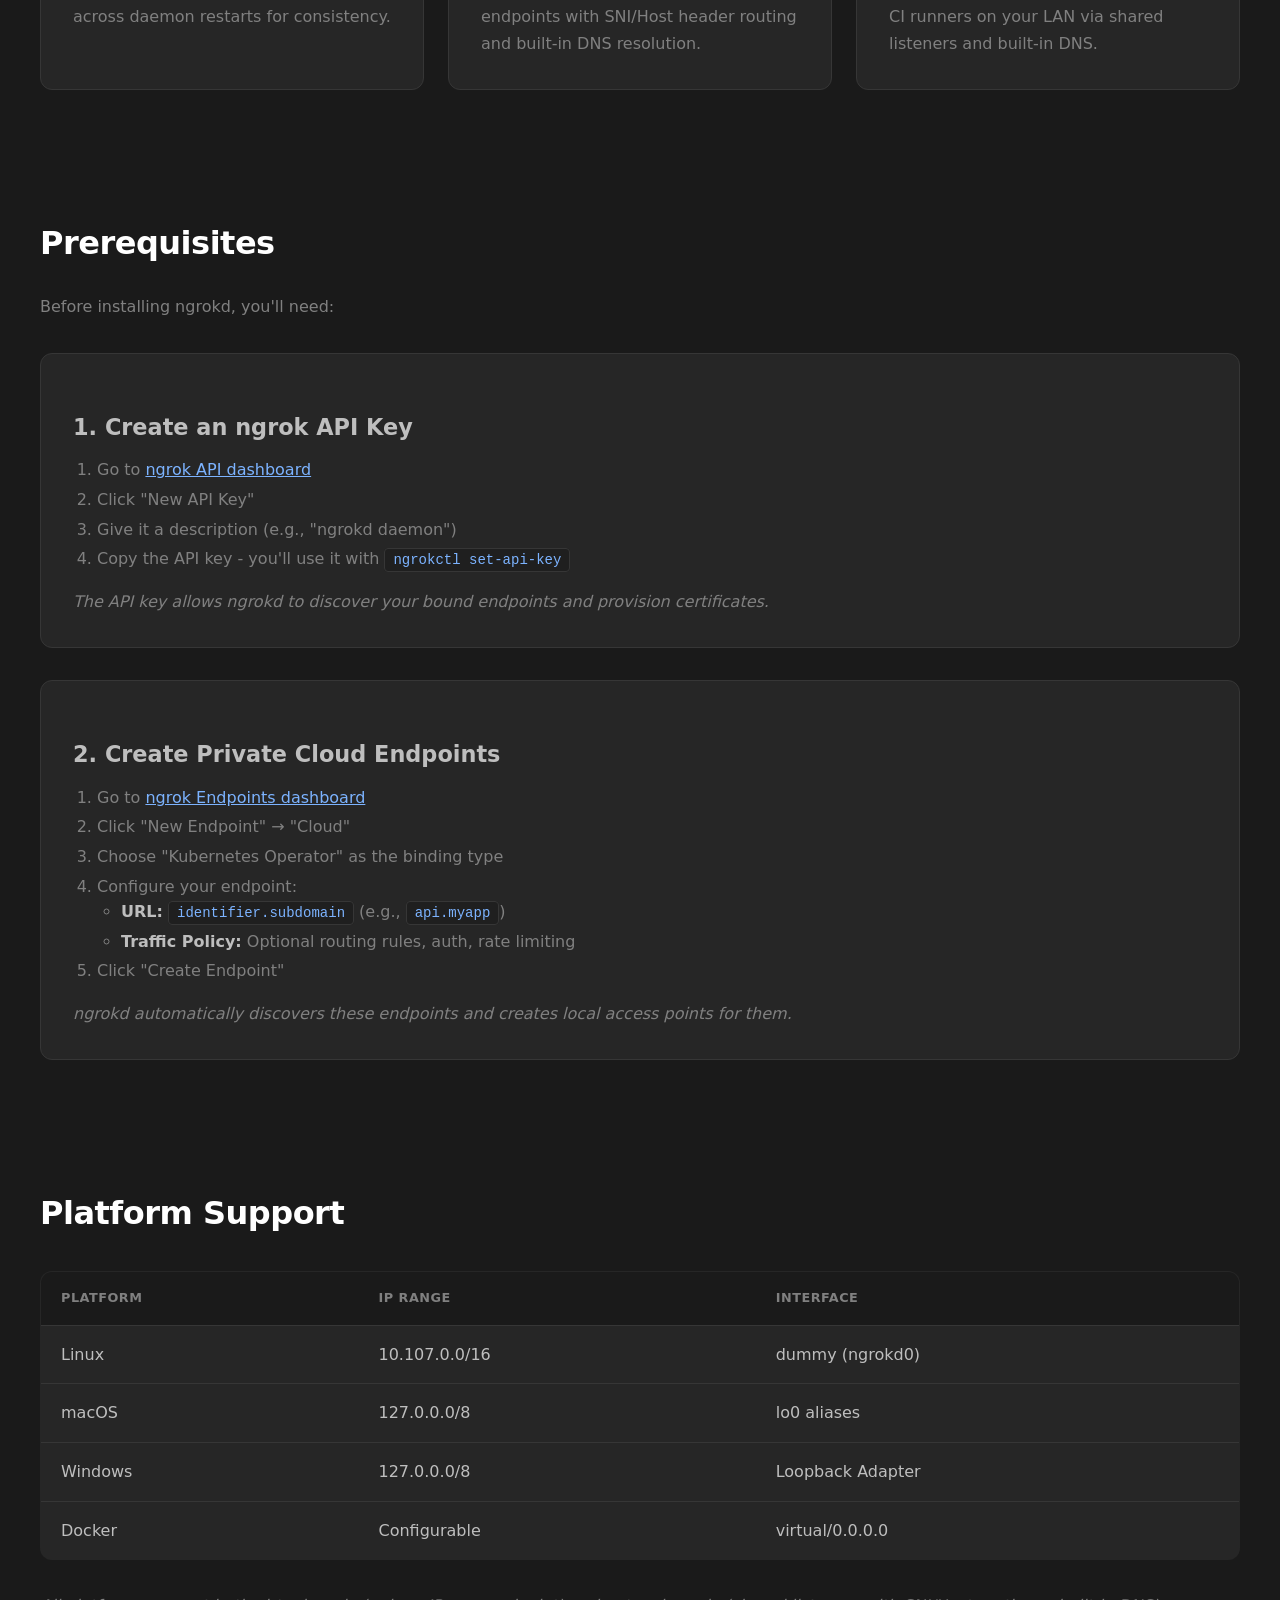
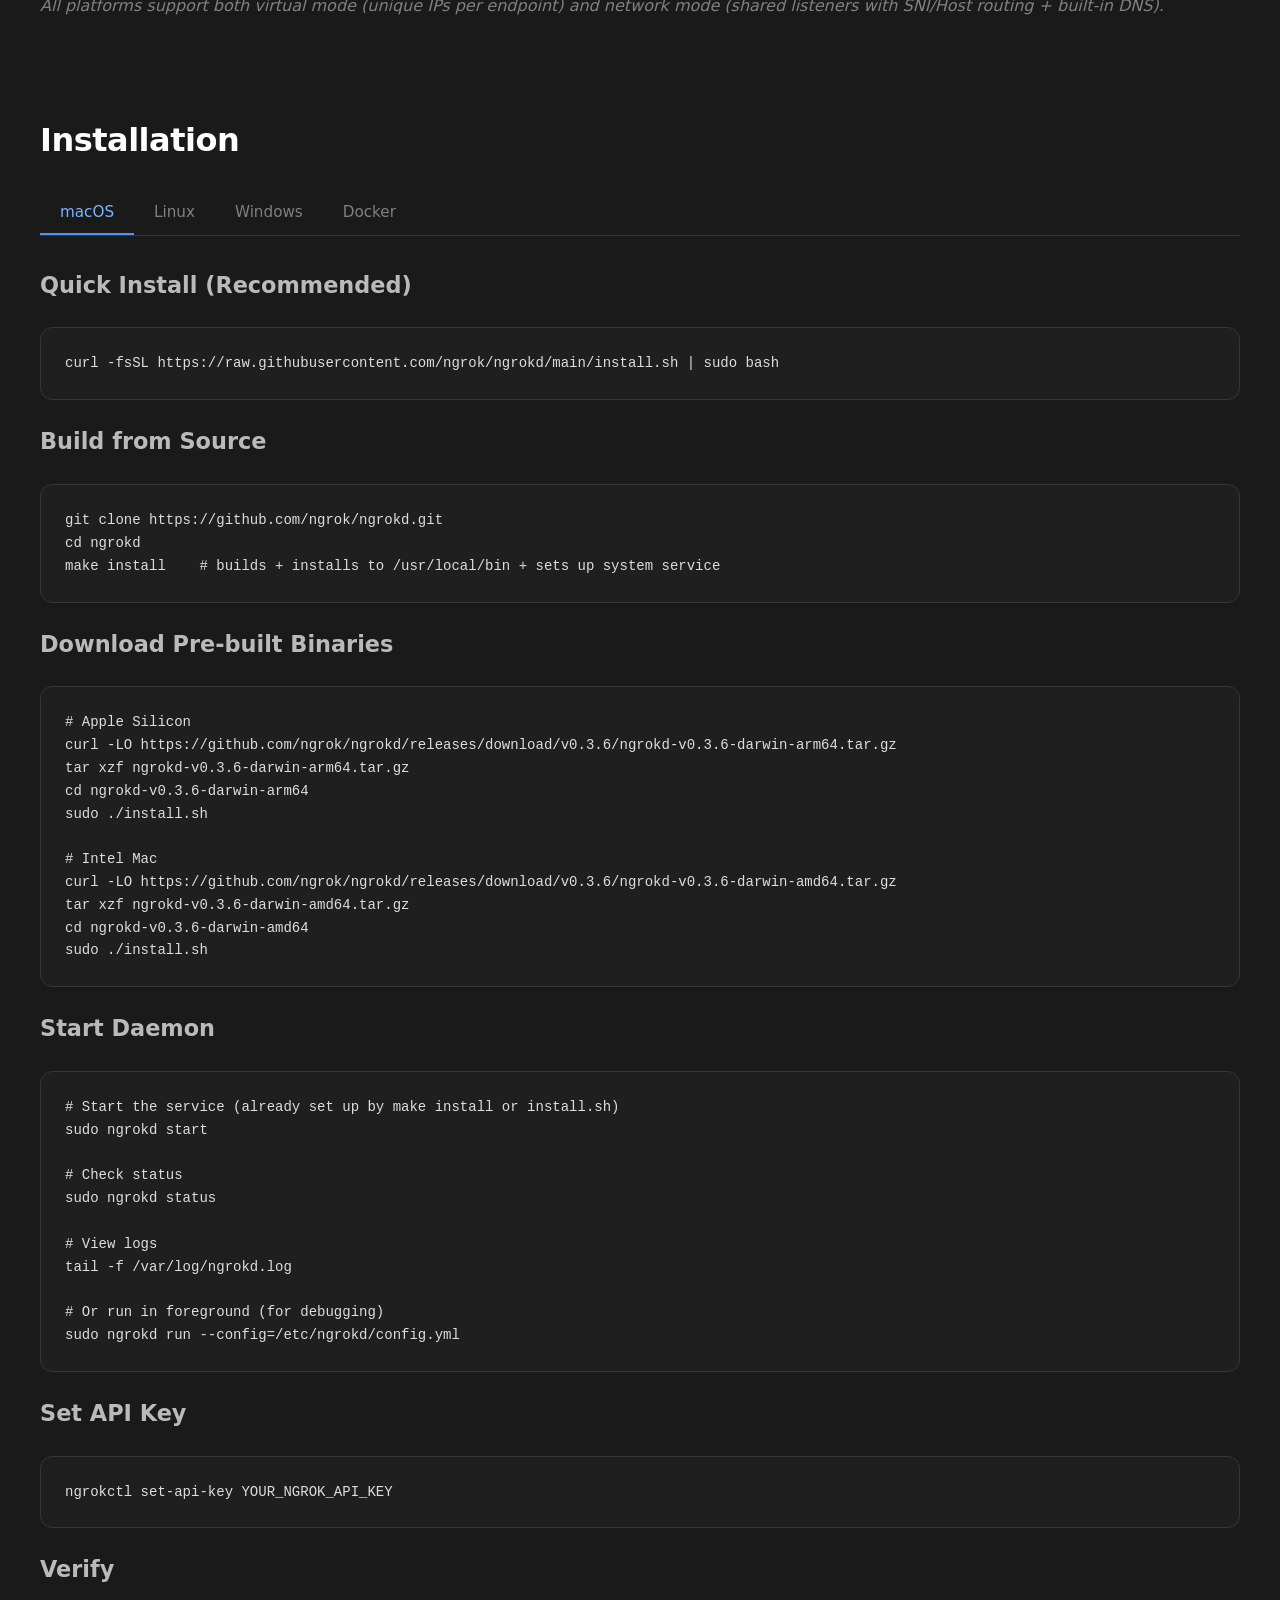
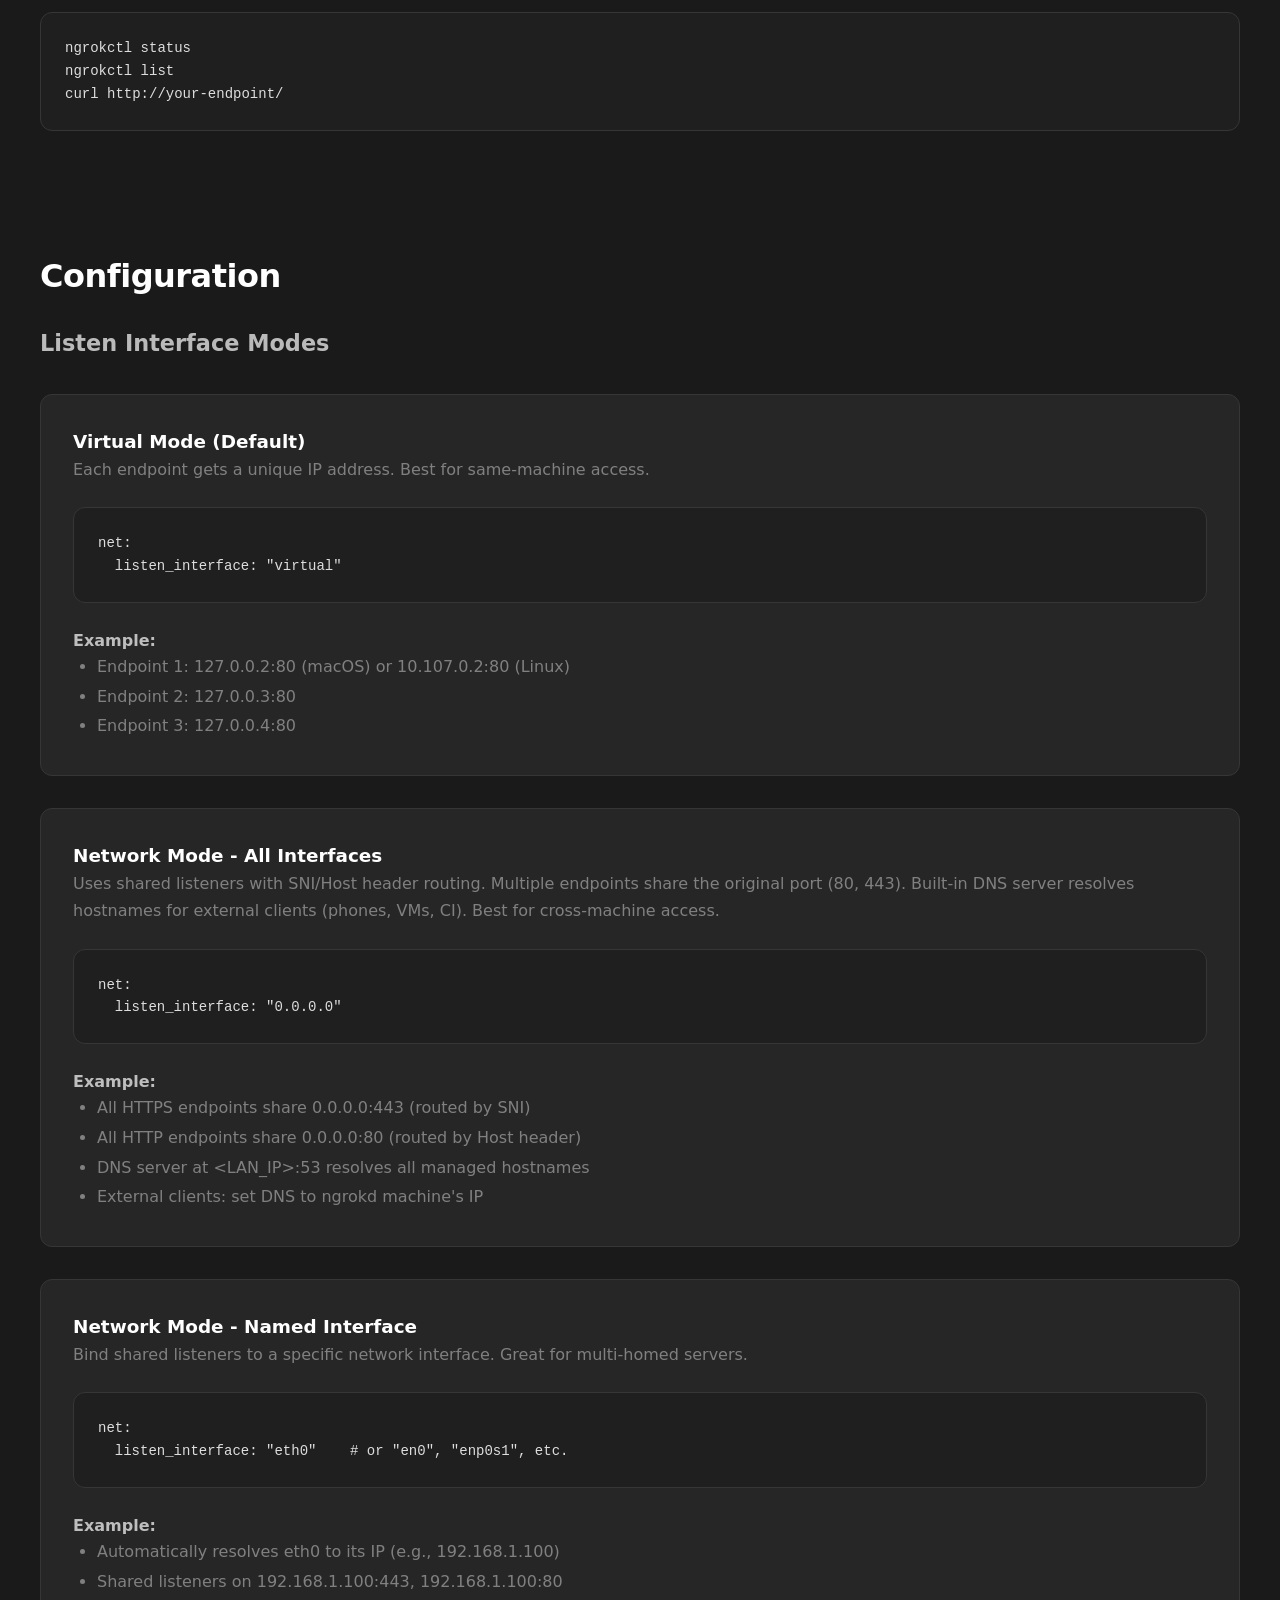
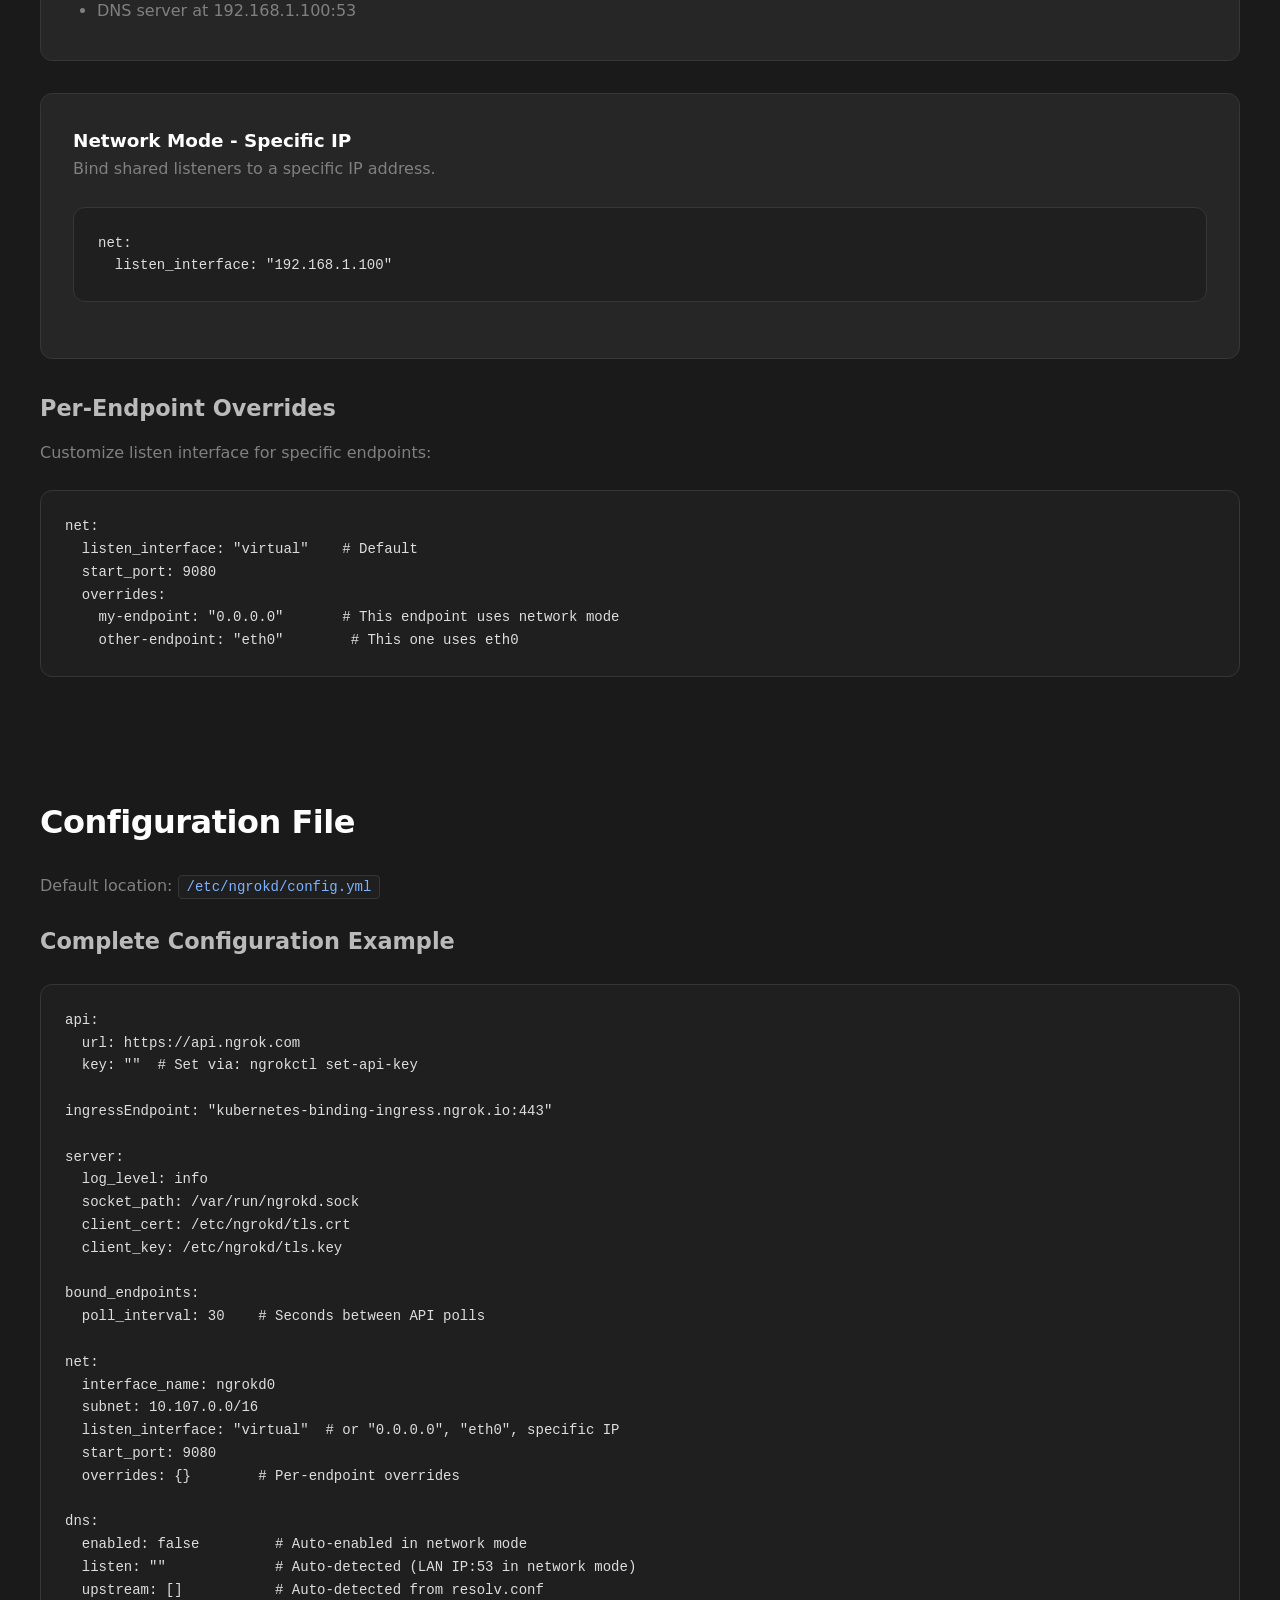
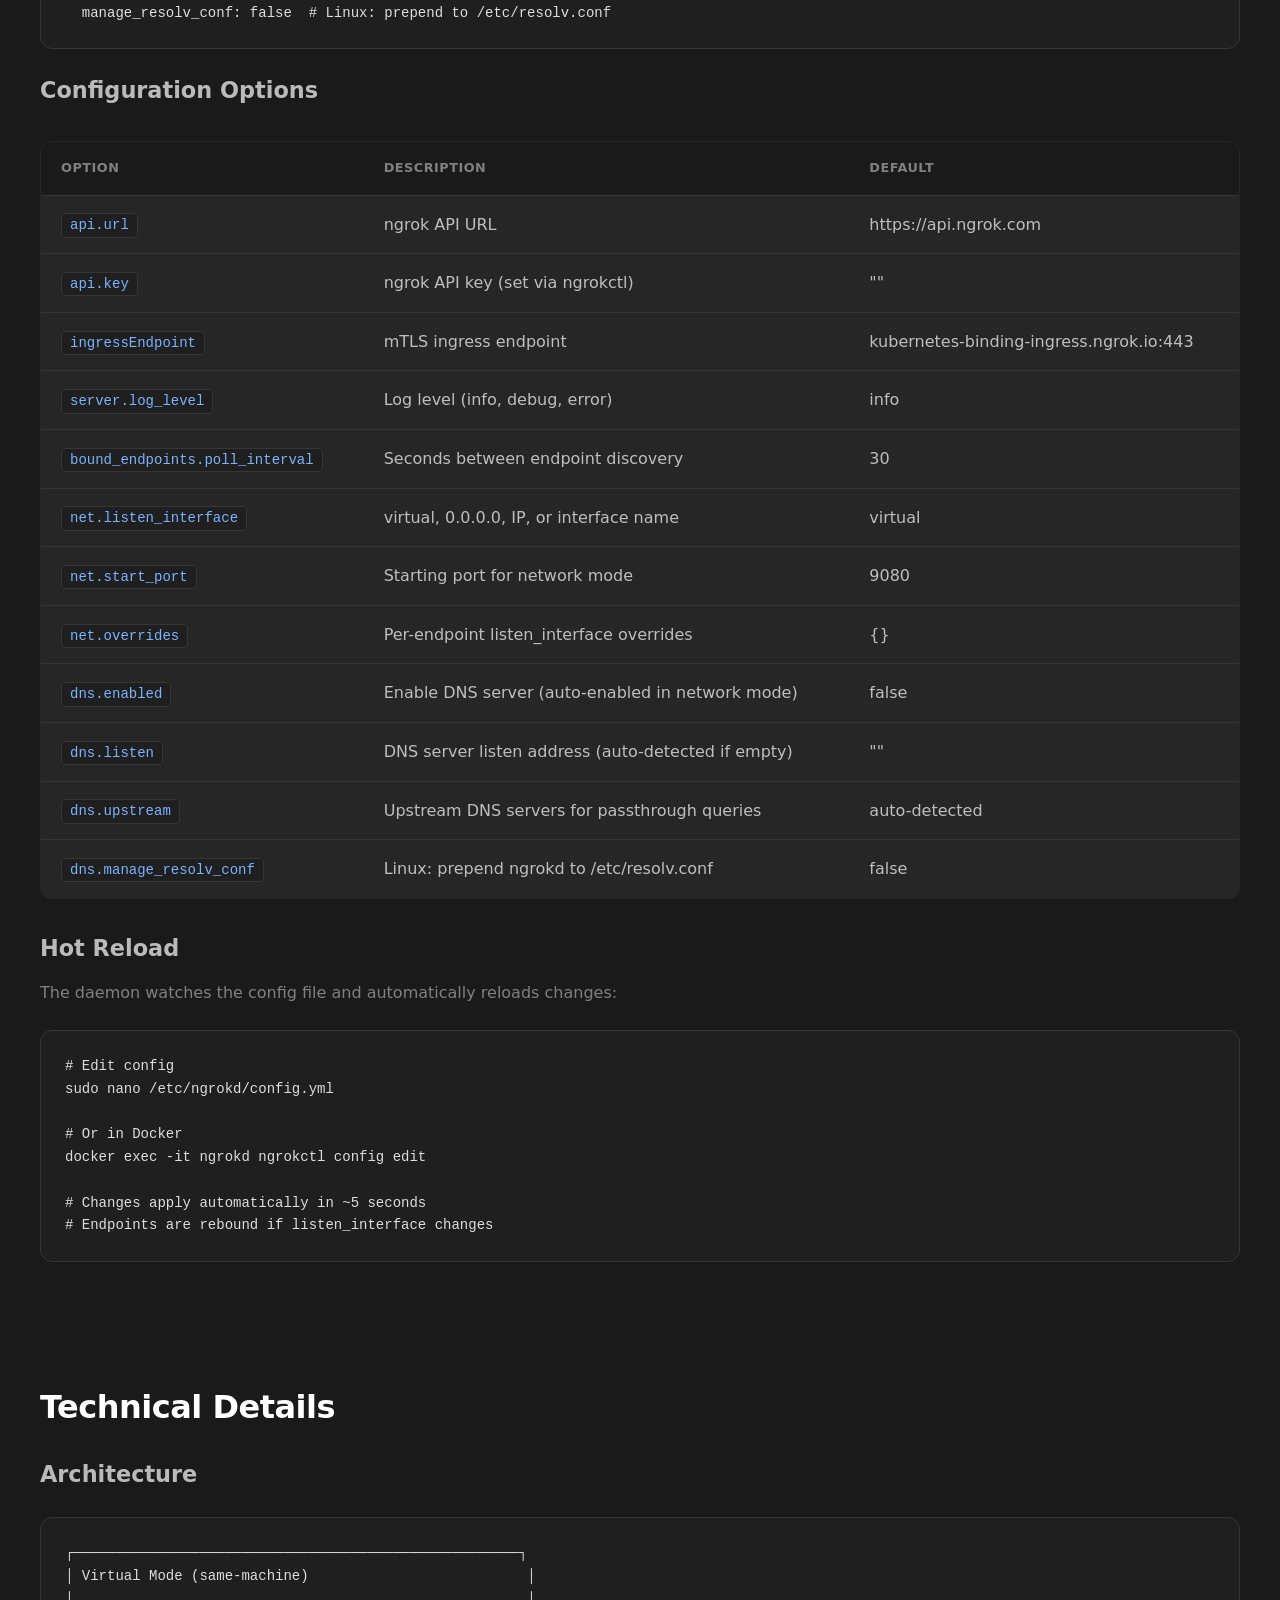
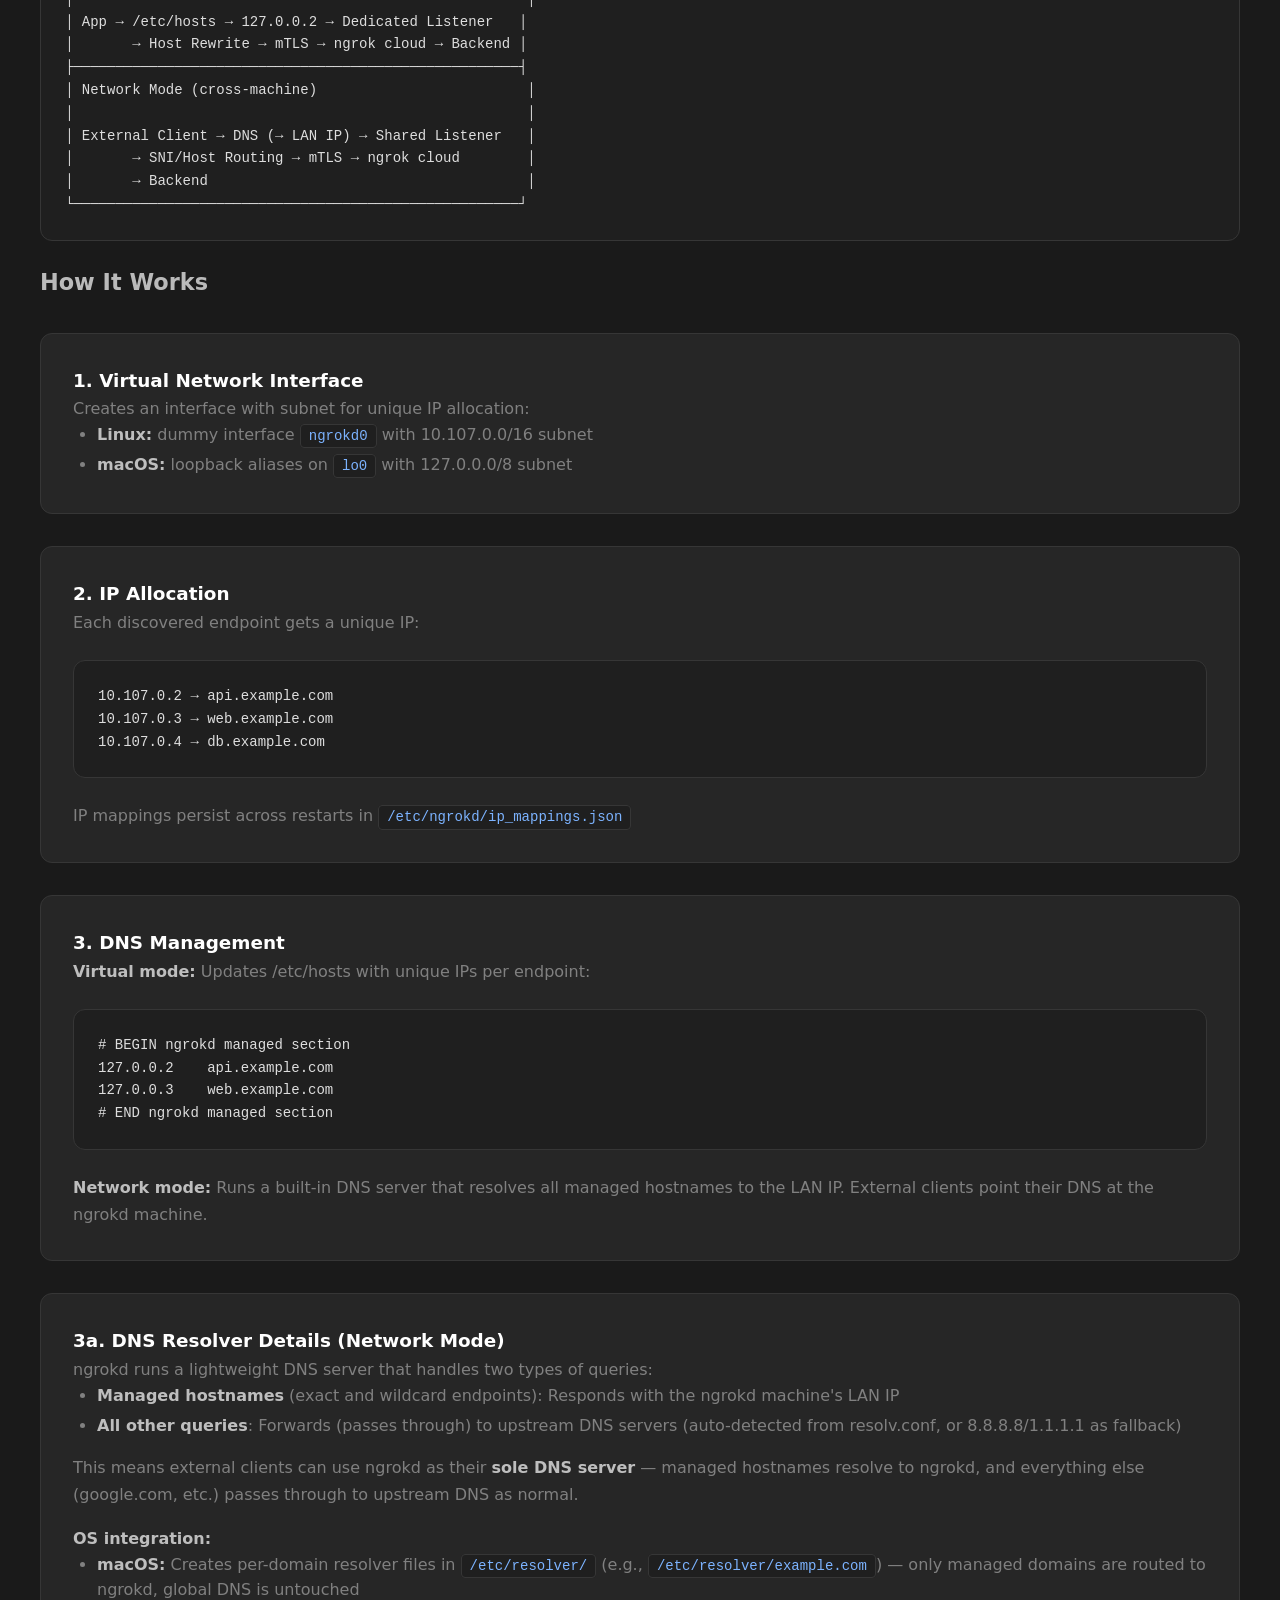
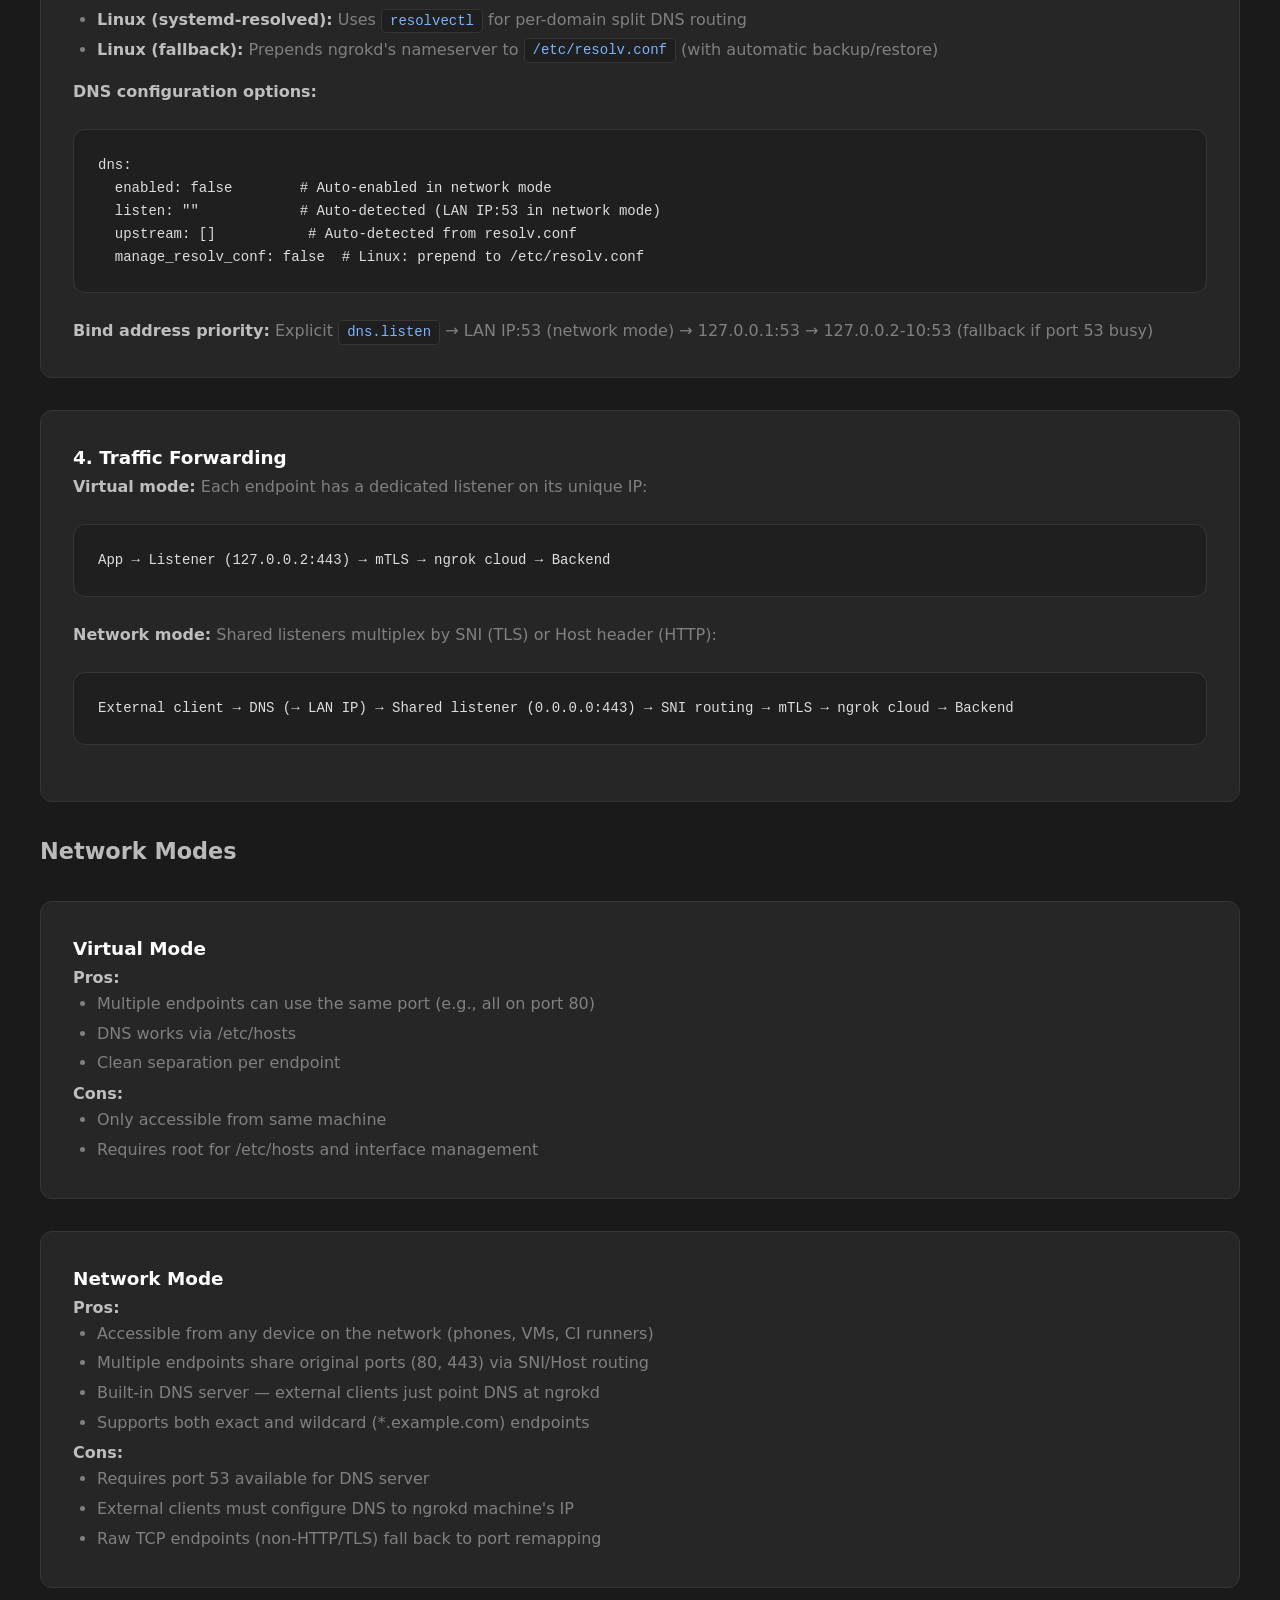
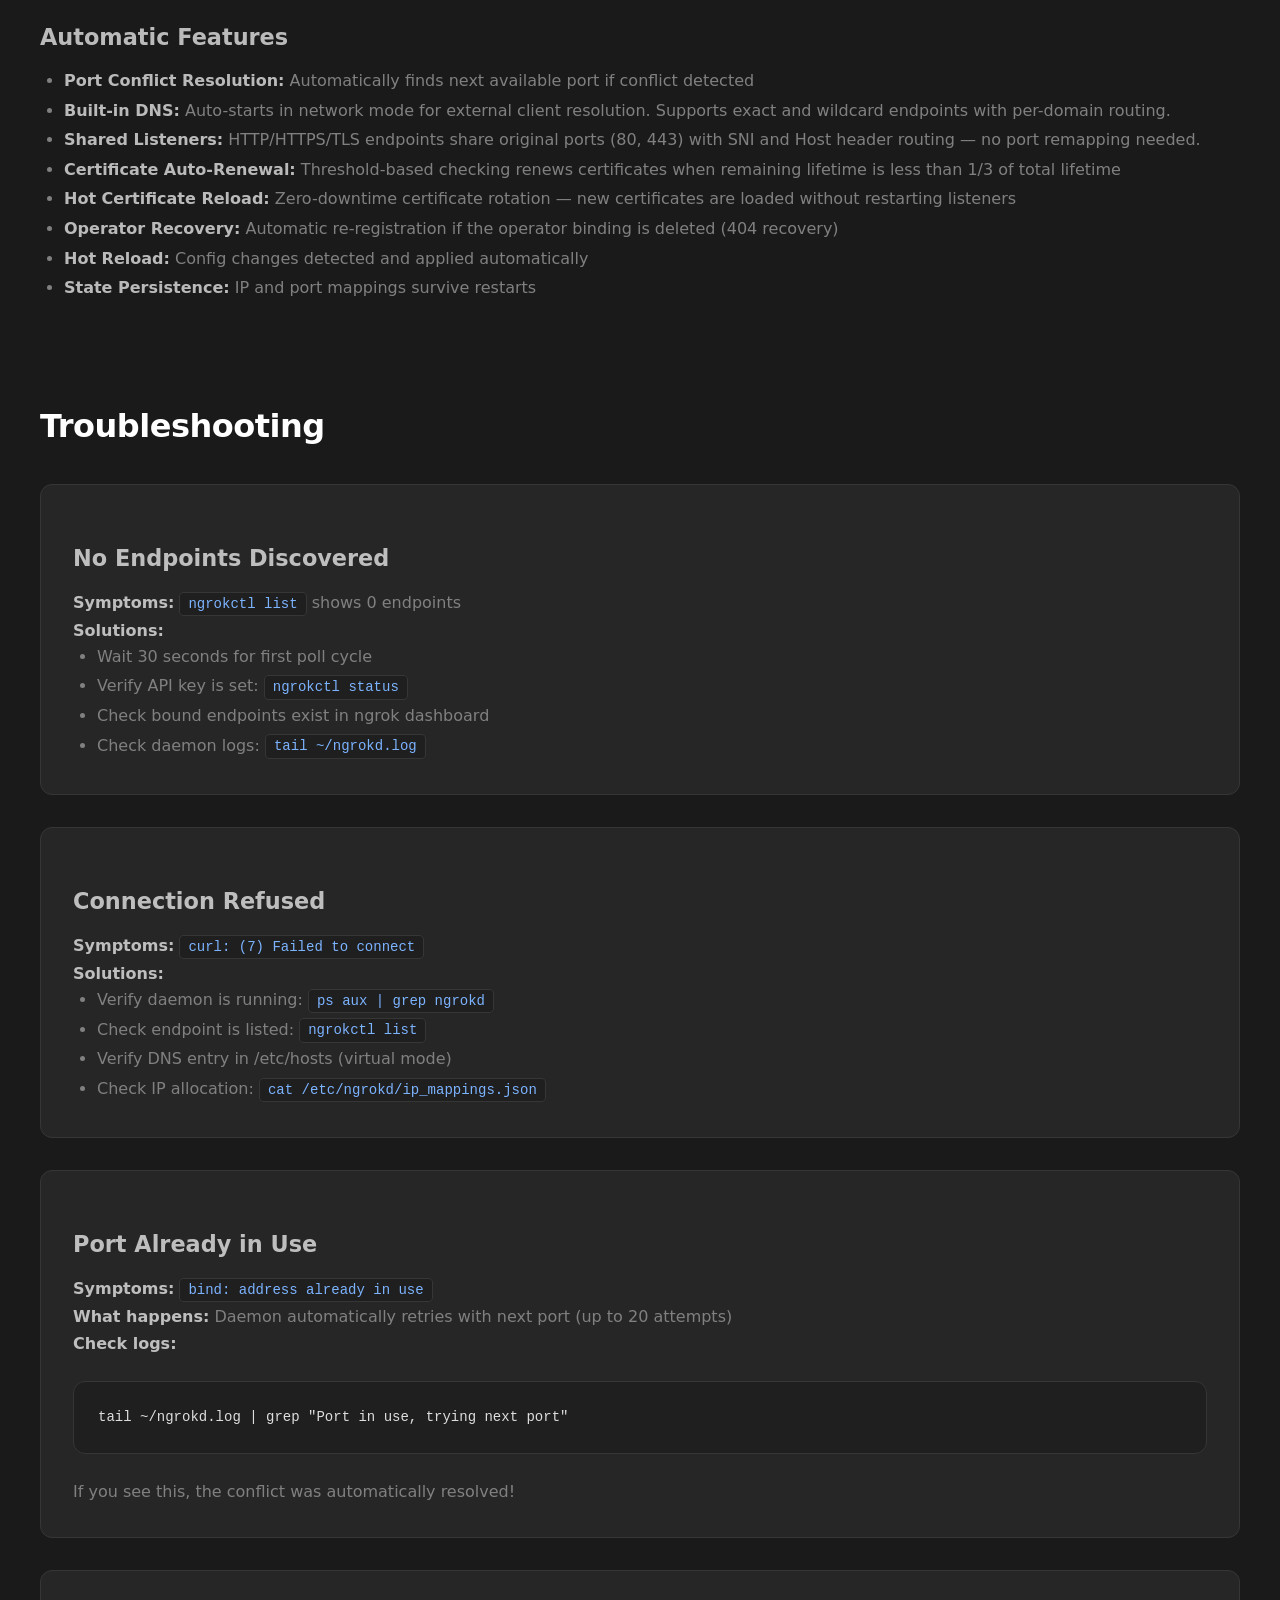
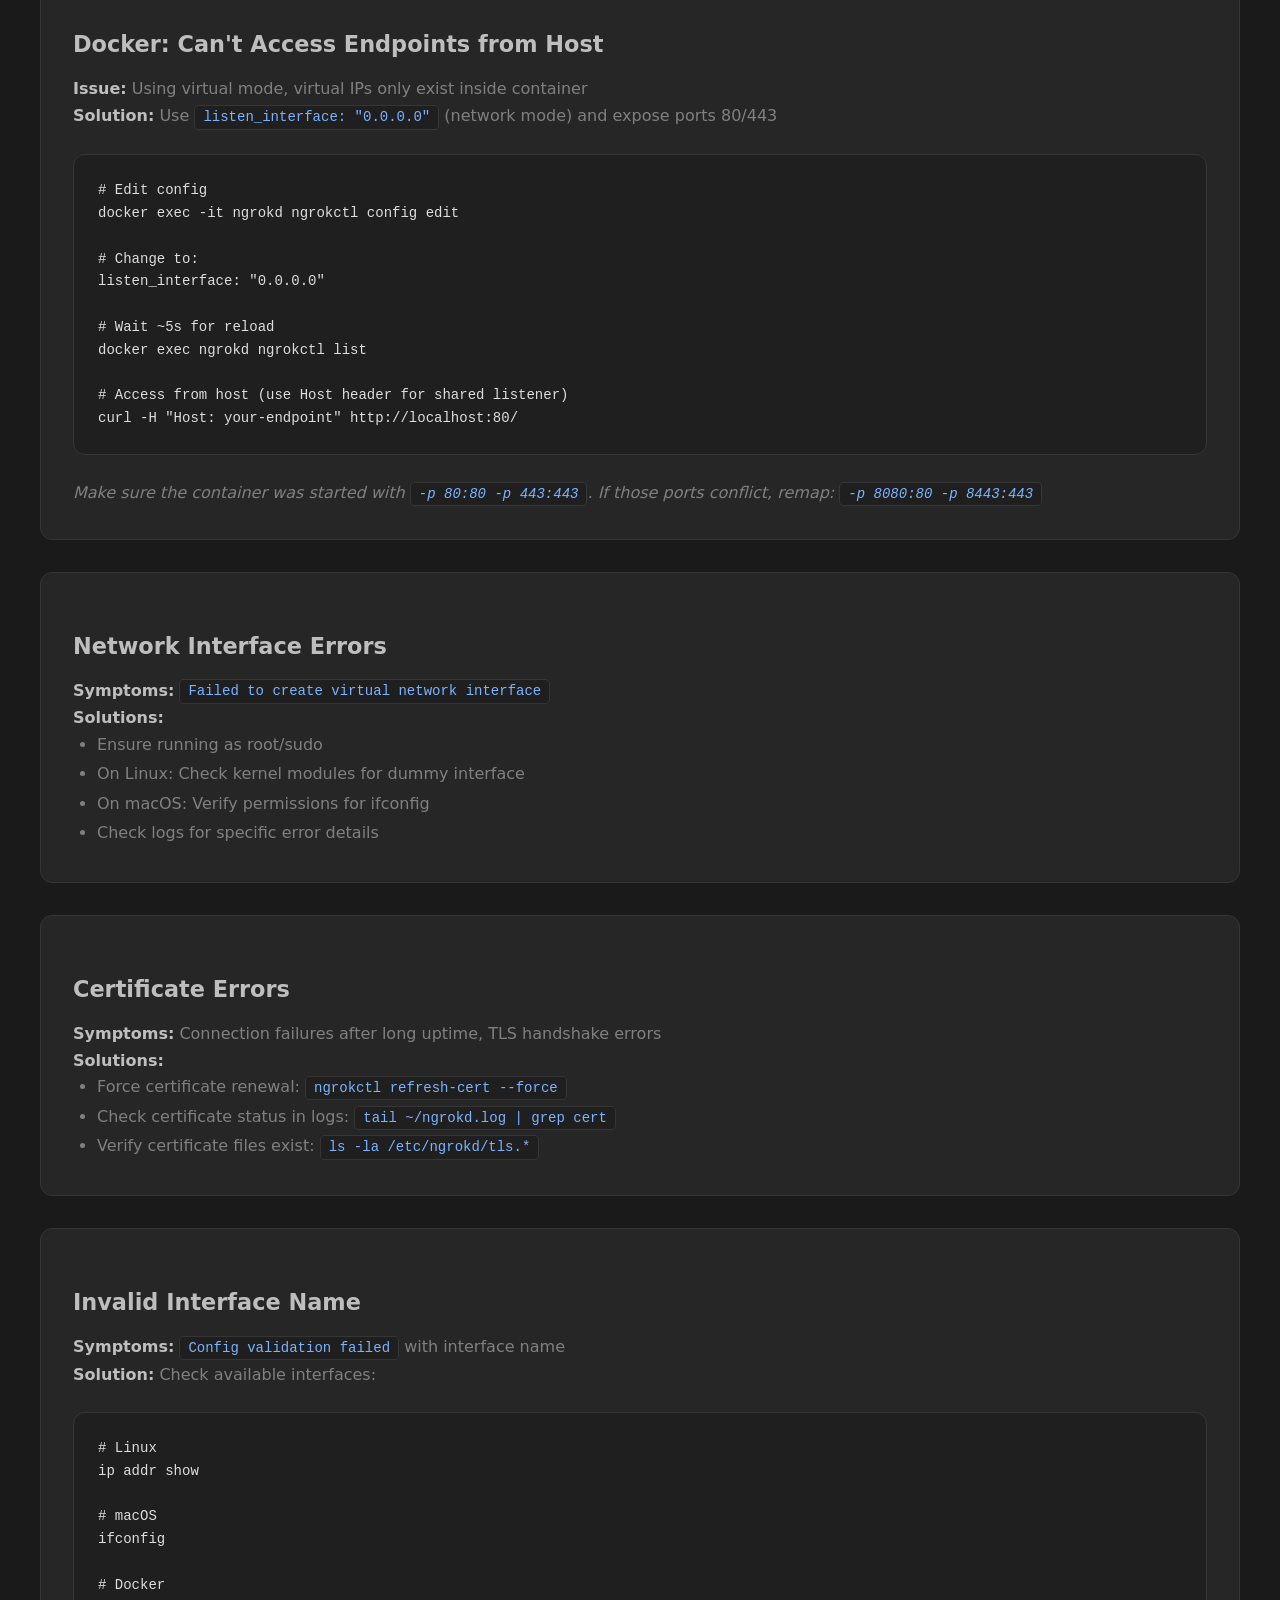
==== commit b4e54c95: "Revert "feat: add ngrokd quickstart guide with tabbed install/config instructions" This reverts comm" ====
--- a/index.html
+++ b/index.html
@@ -12,7 +12,6 @@
       <a href="#introduction" class="logo">ngrokd</a>
       <ul class="nav-links">
         <li><a href="#introduction">Home</a></li>
-        <li><a href="quickstart.html">Quickstart</a></li>
         <li><a href="#prerequisites">Prerequisites</a></li>
         <li><a href="#installation">Installation</a></li>
         <li><a href="#configuration">Configuration</a></li>
